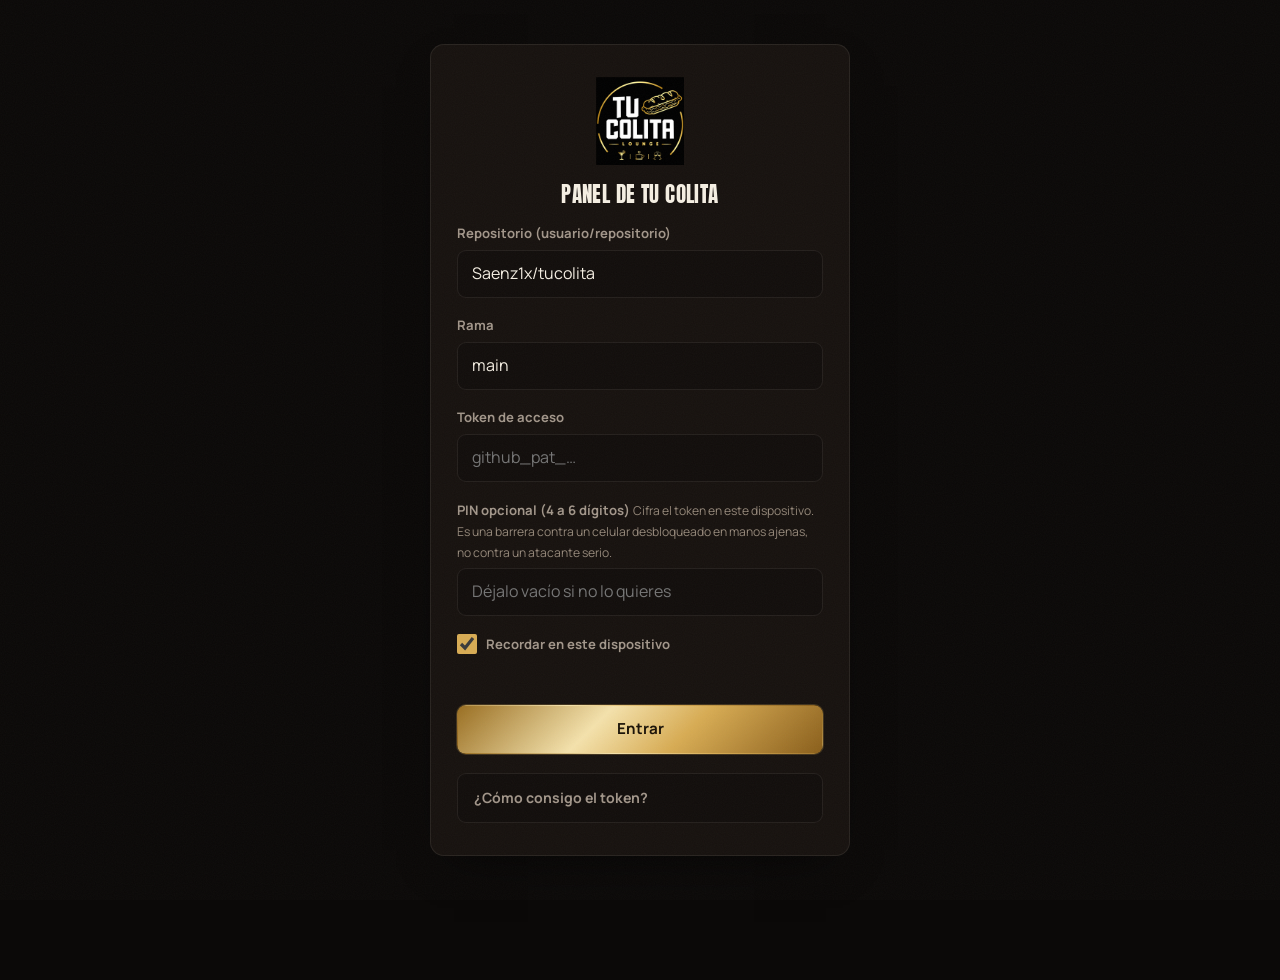
==== admin.html @ efe2962f "Sitio de Tu Colita Lounge: inicio, menú digital y panel de carga Sitio estático para GitHub Pages co" ====
<!DOCTYPE html>
<html lang="es-CO">
<head>
  <meta charset="UTF-8">
  <meta name="viewport" content="width=device-width, initial-scale=1">
  <title>Panel — Tu Colita Lounge</title>
  <!-- Fuera de los buscadores. Esto lo oculta, no lo protege: la protección real es el token. -->
  <meta name="robots" content="noindex, nofollow">

  <link rel="icon" type="image/png" sizes="32x32" href="imagenes/favicon-32.png">
  <link rel="apple-touch-icon" href="imagenes/apple-touch-icon.png">

  <link rel="preconnect" href="https://fonts.googleapis.com">
  <link rel="preconnect" href="https://fonts.gstatic.com" crossorigin>
  <link href="https://fonts.googleapis.com/css2?family=Anton&family=Manrope:wght@400;500;600;700;800&display=swap" rel="stylesheet">
  <link rel="stylesheet" href="estilos.css">
</head>
<body class="admin">

  <!-- ============ PANTALLA DE ENTRADA ============ -->
  <section class="adm-entrada" id="pantalla-entrada">
    <div class="adm-entrada__caja">
      <img src="imagenes/logo-tucolita-blanco.png" alt="Tu Colita Lounge" width="88" height="88">
      <h1>Panel de Tu Colita</h1>

      <!-- Desbloqueo con PIN (solo aparece si hay un token cifrado guardado) -->
      <form id="form-pin" style="display:none" novalidate>
        <div class="campo">
          <label for="pin-desbloqueo">PIN de este dispositivo</label>
          <input type="password" id="pin-desbloqueo" inputmode="numeric" autocomplete="off" maxlength="6" placeholder="••••">
        </div>
        <p class="adm-error" id="error-pin"></p>
        <button class="btn btn--oro" type="submit" style="width:100%;margin-top:1rem">Desbloquear</button>
        <button class="btn btn--fantasma" type="button" id="olvidar-pin" style="width:100%;margin-top:.5rem">Entrar con otro token</button>
      </form>

      <form id="form-entrada" novalidate>
        <div class="campo">
          <label for="campo-repo">Repositorio (usuario/repositorio)</label>
          <input type="text" id="campo-repo" autocomplete="off" spellcheck="false" placeholder="usuario/tucolita">
        </div>
        <div class="campo">
          <label for="campo-rama">Rama</label>
          <input type="text" id="campo-rama" autocomplete="off" spellcheck="false" value="main">
        </div>
        <div class="campo">
          <label for="campo-token">Token de acceso</label>
          <input type="password" id="campo-token" autocomplete="off" spellcheck="false" placeholder="github_pat_…">
        </div>
        <div class="campo">
          <label for="campo-pin">PIN opcional (4 a 6 dígitos) <span class="ayuda">Cifra el token en este dispositivo. Es una barrera contra un celular desbloqueado en manos ajenas, no contra un atacante serio.</span></label>
          <input type="password" id="campo-pin" inputmode="numeric" autocomplete="off" maxlength="6" placeholder="Déjalo vacío si no lo quieres">
        </div>
        <div class="campo campo--fila">
          <input type="checkbox" id="campo-recordar" checked style="width:20px;height:20px;min-height:0;accent-color:var(--oro)">
          <label for="campo-recordar" style="margin:0">Recordar en este dispositivo</label>
        </div>
        <p class="adm-error" id="error-entrada" role="alert"></p>
        <button class="btn btn--oro" type="submit" id="boton-entrar" style="width:100%;margin-top:1.2rem">Entrar</button>
      </form>

      <details class="plegable">
        <summary>¿Cómo consigo el token?</summary>
        <div class="plegable__cuerpo">
          <ol>
            <li>Entra a <strong>github.com/settings/personal-access-tokens</strong> e inicia sesión con la cuenta dueña del sitio.</li>
            <li>Toca el botón verde <strong>"Generate new token"</strong> y elige <strong>"Fine-grained token"</strong>.</li>
            <li>En <strong>"Token name"</strong> escribe: <em>Panel Tu Colita</em>. En <strong>"Expiration"</strong> elige 1 año y anota la fecha en tu calendario.</li>
            <li>En <strong>"Repository access"</strong> marca <strong>"Only select repositories"</strong> y elige únicamente el repositorio del sitio.</li>
            <li>En <strong>"Permissions" → "Repository permissions"</strong> busca <strong>"Contents"</strong> y ponlo en <strong>"Read and write"</strong>. Nada más.</li>
            <li>Toca <strong>"Generate token"</strong> y copia el código que aparece. <strong>Solo se muestra una vez.</strong></li>
            <li>Pégalo aquí arriba en "Token de acceso" y toca "Entrar".</li>
          </ol>
          <p style="margin-top:.8rem">Cuando el token venza, se repiten estos mismos pasos y se pega el nuevo.</p>
        </div>
      </details>
    </div>
  </section>

  <!-- ============ PANEL PRINCIPAL ============ -->
  <div id="panel" style="display:none">
    <header class="adm-cab">
      <div class="adm-cab__fila">
        <img src="imagenes/logo-tucolita-blanco.png" alt="" width="38" height="38">
        <div class="adm-cab__estado" id="estado-conexion">Conectando…</div>
        <div class="adm-cab__acciones">
          <button class="btn btn--borde" type="button" id="boton-preview">Vista previa</button>
          <button class="btn btn--oro" type="button" id="boton-publicar" disabled>Publicar cambios</button>
          <button class="btn btn--fantasma" type="button" id="boton-salir">Salir</button>
        </div>
      </div>
    </header>

    <main>
      <nav class="adm-pestanas" aria-label="Secciones del panel">
        <button class="adm-pestana activa" data-pestana="menu" type="button">Menú</button>
        <button class="adm-pestana" data-pestana="negocio" type="button">Negocio</button>
        <button class="adm-pestana" data-pestana="preapertura" type="button">Preapertura</button>
        <button class="adm-pestana" data-pestana="contactos" type="button">Contactos</button>
        <button class="adm-pestana" data-pestana="ayuda" type="button">Ayuda</button>
      </nav>

      <!-- PESTAÑA MENÚ -->
      <section id="pestana-menu" data-panel-de="menu">
        <div style="display:flex;gap:.6rem;flex-wrap:wrap;margin-bottom:1rem">
          <button class="btn btn--oro" type="button" id="boton-nuevo-producto">+ Nuevo producto</button>
          <button class="btn btn--borde" type="button" id="boton-respaldo">Descargar respaldo</button>
          <button class="btn btn--borde" type="button" id="boton-restaurar">Restaurar desde archivo</button>
          <input type="file" id="archivo-restaurar" accept="application/json,.json" style="display:none">
        </div>
        <div class="campo" style="margin-bottom:1rem">
          <input type="search" id="buscar-producto-admin" placeholder="Buscar un producto…" aria-label="Buscar un producto">
        </div>
        <div id="lista-categorias"></div>
      </section>

      <!-- PESTAÑA NEGOCIO -->
      <section id="pestana-negocio" data-panel-de="negocio" style="display:none">
        <h2 style="font-size:1.1rem;margin-bottom:1rem">Horarios</h2>
        <div id="editor-horarios"></div>

        <h2 style="font-size:1.1rem;margin:2rem 0 .4rem">Datos del negocio</h2>
        <div class="campo"><label for="neg-telefono">Teléfono</label><input type="text" id="neg-telefono"></div>
        <div class="campo"><label for="neg-direccion">Dirección</label><input type="text" id="neg-direccion"></div>
        <div class="campo"><label for="neg-instagram">Instagram (enlace completo)</label><input type="url" id="neg-instagram"></div>
        <div class="campo"><label for="neg-tiktok">TikTok (enlace completo)</label><input type="url" id="neg-tiktok"></div>
        <div class="campo"><label for="neg-facebook">Facebook (enlace completo)</label><input type="url" id="neg-facebook"></div>
        <div class="campo"><label for="neg-vigencia">Línea de vigencia de la carta <span class="ayuda">Se muestra al pie del menú. Ej.: "Precios vigentes desde el 15 de noviembre de 2026."</span></label><input type="text" id="neg-vigencia"></div>

        <h2 style="font-size:1.1rem;margin:2rem 0 .4rem">Textos de la página de inicio</h2>
        <div class="campo"><label for="neg-hero-titulo">Titular grande</label><input type="text" id="neg-hero-titulo"></div>
        <div class="campo"><label for="neg-hero-bajada">Frase bajo el titular</label><textarea id="neg-hero-bajada"></textarea></div>
        <div class="campo"><label for="neg-concepto-titulo">Título de "El sitio"</label><input type="text" id="neg-concepto-titulo"></div>
        <div class="campo"><label for="neg-concepto-p1">Párrafo 1 de "El sitio"</label><textarea id="neg-concepto-p1"></textarea></div>
        <div class="campo"><label for="neg-concepto-p2">Párrafo 2 de "El sitio"</label><textarea id="neg-concepto-p2"></textarea></div>
        <div class="campo"><label for="neg-noche-titulo">Título de "La noche"</label><input type="text" id="neg-noche-titulo"></div>
        <div class="campo"><label for="neg-noche-parrafo">Párrafo de "La noche"</label><textarea id="neg-noche-parrafo"></textarea></div>
        <div class="campo"><label for="neg-noche-epigrafe">Frase en cursiva de "La noche"</label><input type="text" id="neg-noche-epigrafe"></div>
        <div class="campo"><label for="neg-muro-parrafo">Párrafo de "El muro"</label><textarea id="neg-muro-parrafo"></textarea></div>
        <button class="btn btn--oro" type="button" id="boton-guardar-negocio" style="margin-top:1.2rem">Guardar estos cambios en memoria</button>
        <p class="ayuda" style="color:var(--tinta-tenue);font-size:.8rem;margin-top:.5rem">Después de guardar en memoria, toca "Publicar cambios" arriba para que salgan a la web.</p>
      </section>

      <!-- PESTAÑA PREAPERTURA -->
      <section id="pestana-preapertura" data-panel-de="preapertura" style="display:none">
        <div class="adm-codigo" style="margin-bottom:1.4rem">
          <span class="adm-codigo__etiqueta">Modo preapertura</span>
          <button class="interruptor" type="button" role="switch" aria-checked="true" id="interruptor-preapertura" aria-label="Modo preapertura"></button>
        </div>
        <div class="campo">
          <label for="pre-fecha">Fecha y hora de apertura <span class="ayuda">Hora de Colombia.</span></label>
          <input type="datetime-local" id="pre-fecha">
        </div>
        <div class="campo"><label for="pre-titulo">Titular de la puerta</label><input type="text" id="pre-titulo"></div>
        <div class="campo"><label for="pre-bajada">Frase bajo el titular</label><input type="text" id="pre-bajada"></div>
        <div class="campo"><label for="pre-captacion">Invitación a dejar el contacto</label><input type="text" id="pre-captacion"></div>
        <div class="campo"><label for="pre-endpoint">Dirección de captación de contactos <span class="ayuda">La URL del Google Apps Script o Formspree. Los pasos están en el archivo LEEME.</span></label><input type="url" id="pre-endpoint" placeholder="https://script.google.com/macros/s/…/exec"></div>
        <button class="btn btn--oro" type="button" id="boton-guardar-preapertura" style="margin-top:.6rem">Guardar estos cambios en memoria</button>

        <h2 style="font-size:1.1rem;margin:2.2rem 0 .8rem">Códigos de invitado</h2>
        <div class="campo campo--fila" style="grid-template-columns:1fr auto">
          <input type="text" id="etiqueta-codigo" placeholder="Etiqueta: PRENSA, FAMILIA, PROVEEDORES…" style="text-transform:uppercase">
          <button class="btn btn--borde" type="button" id="boton-crear-codigo">Crear código</button>
        </div>
        <div id="codigo-recien-creado"></div>
        <div id="lista-codigos" style="margin-top:1rem"></div>
      </section>

      <!-- PESTAÑA CONTACTOS -->
      <section id="pestana-contactos" data-panel-de="contactos" style="display:none">
        <div style="display:flex;gap:.6rem;flex-wrap:wrap;align-items:center;margin-bottom:1rem">
          <button class="btn btn--borde" type="button" id="boton-cargar-contactos">Actualizar lista</button>
          <button class="btn btn--oro" type="button" id="boton-csv" disabled>Descargar CSV</button>
          <span id="contador-contactos" style="color:var(--tinta-tenue);font-size:.85rem"></span>
        </div>
        <div class="campo" style="margin-bottom:1rem">
          <input type="search" id="buscar-contacto" placeholder="Buscar un contacto…" aria-label="Buscar un contacto">
        </div>
        <div id="tabla-contactos" style="overflow-x:auto"></div>
      </section>

      <!-- PESTAÑA AYUDA -->
      <section id="pestana-ayuda" data-panel-de="ayuda" style="display:none">
        <details class="plegable" open>
          <summary>Cómo funciona esto</summary>
          <div class="plegable__cuerpo">
            <p>Cada vez que tocas <strong>"Publicar cambios"</strong>, el panel guarda los archivos del sitio y la web real se actualiza sola en menos de un minuto. No hay que subir nada por ningún otro lado.</p>
            <p style="margin-top:.6rem">Los cambios que haces quedan primero <strong>en memoria</strong> (verás el contador arriba). Nada sale a la web hasta que tocas "Publicar cambios".</p>
          </div>
        </details>
        <details class="plegable">
          <summary>El token: qué es y cómo renovarlo</summary>
          <div class="plegable__cuerpo">
            <ol>
              <li>Entra a <strong>github.com/settings/personal-access-tokens</strong>.</li>
              <li><strong>"Generate new token"</strong> → <strong>"Fine-grained token"</strong>.</li>
              <li>Nombre: <em>Panel Tu Colita</em>. Vencimiento: 1 año (anótalo).</li>
              <li><strong>"Repository access"</strong> → <strong>"Only select repositories"</strong> → solo el repositorio del sitio.</li>
              <li><strong>"Permissions" → "Contents"</strong> → <strong>"Read and write"</strong>. Nada más.</li>
              <li>Generar, copiar (se ve una sola vez) y pegarlo en la pantalla de entrada del panel.</li>
            </ol>
          </div>
        </details>
        <details class="plegable">
          <summary>Si algo sale mal</summary>
          <div class="plegable__cuerpo">
            <ul style="padding-left:1.2rem;display:grid;gap:.5rem">
              <li><strong>"El token no sirve"</strong>: casi siempre está vencido. Genera uno nuevo con los pasos de arriba.</li>
              <li><strong>"Alguien publicó cambios desde otro dispositivo"</strong>: otra persona (u otro celular) publicó mientras editabas. Elige "Recargar" para ver lo último antes de volver a hacer tus cambios.</li>
              <li><strong>Se dañó el menú</strong>: usa "Restaurar desde archivo" en la pestaña Menú con el último respaldo que hayas descargado.</li>
              <li><strong>La web no se actualiza</strong>: espera dos minutos y recarga con el navegador en modo incógnito. Si sigue igual, escribe a Saenz Deluxe.</li>
            </ul>
            <p style="margin-top:.8rem"><strong>Contacto de soporte:</strong> Saenz Deluxe — quien te entregó este sitio.</p>
          </div>
        </details>
      </section>
    </main>
  </div>

  <!-- MODAL DE PRODUCTO -->
  <div class="adm-modal" id="modal-producto" role="dialog" aria-modal="true" aria-labelledby="modal-titulo">
    <div class="adm-modal__caja">
      <div class="adm-modal__cab">
        <h2 id="modal-titulo">Producto</h2>
        <button class="btn-icono" type="button" id="cerrar-modal" aria-label="Cerrar sin guardar">
          <svg width="20" height="20" viewBox="0 0 24 24" fill="none" stroke="currentColor" stroke-width="1.9" stroke-linecap="round" aria-hidden="true"><line x1="6" y1="6" x2="18" y2="18"/><line x1="18" y1="6" x2="6" y2="18"/></svg>
        </button>
      </div>
      <form id="form-producto" novalidate>
        <div class="campo"><label for="prod-nombre">Nombre</label><input type="text" id="prod-nombre" required></div>
        <div class="campo">
          <label for="prod-categoria">Categoría</label>
          <select id="prod-categoria"></select>
        </div>
        <div class="campo" id="campo-categoria-nueva" style="display:none">
          <label for="prod-categoria-nueva">Nombre de la categoría nueva</label>
          <input type="text" id="prod-categoria-nueva">
        </div>
        <div class="campo"><label for="prod-descripcion">Descripción (corta, qué trae)</label><textarea id="prod-descripcion"></textarea></div>
        <div class="campo">
          <label for="prod-precio">Precio <span class="ayuda" id="precio-formateado"></span></label>
          <input type="number" id="prod-precio" inputmode="numeric" min="0" step="500" required>
        </div>
        <div class="campo">
          <label>Etiquetas</label>
          <div class="adm-etiquetas">
            <label><input type="checkbox" value="promoción" name="etiqueta">Promoción</label>
            <label><input type="checkbox" value="favorito" name="etiqueta">Favorito</label>
            <label><input type="checkbox" value="para compartir" name="etiqueta">Para compartir</label>
            <label><input type="checkbox" value="sin licor" name="etiqueta">Sin licor</label>
          </div>
        </div>
        <div class="campo campo--fila">
          <button class="interruptor" type="button" role="switch" aria-checked="false" id="prod-agotado" aria-label="Agotado"></button>
          <label style="margin:0">Agotado</label>
        </div>
        <div class="campo">
          <label for="prod-imagen">Foto (opcional) <span class="ayuda">Puedes tomarla con la cámara. El panel la comprime solo.</span></label>
          <input type="file" id="prod-imagen" accept="image/*" capture="environment">
          <img class="adm-imagen-preview" id="prod-imagen-preview" alt="Vista previa de la foto del producto">
        </div>
        <p class="adm-error" id="error-producto" role="alert"></p>
        <div class="adm-acciones-modal">
          <button class="btn btn--borde" type="button" id="cancelar-producto">Cancelar</button>
          <button class="btn btn--oro" type="submit">Guardar en memoria</button>
        </div>
      </form>
    </div>
  </div>

  <div class="toast" id="toast" role="status" aria-live="polite"></div>

  <script src="js/admin.js" defer></script>
</body>
</html>
---- estilos.css ----
/* ============================================================
   TU COLITA LOUNGE — estilos.css
   Sistema visual completo del sitio: páginas públicas, puerta
   de preapertura y panel de administración.
   Paleta: negro profundo + oro metálico + crema. Nocturno, de bar.
   ============================================================ */

/* ------------------------------------------------------------
   TOKENS — la única fuente de color del sitio.
   Nada de hexadecimales sueltos fuera de este bloque.
   ------------------------------------------------------------ */
:root{
  /* Superficies */
  --fondo:          #0B0908;
  --fondo-2:        #120E0C;
  --superficie:     #17120F;
  --superficie-2:   #1F1815;
  --elevada:        #241C18;

  /* Tinta */
  --tinta:          #F5EFE3;
  --tinta-suave:    #A2968A;
  /* Aclarado desde #6B6158: ese tono daba 3.29:1 sobre el negro y no
     pasaba AA en los rótulos pequeños (kicker, notas, pie). */
  --tinta-tenue:    #948779;

  /* Marca */
  --oro:            #D8AC54;
  --oro-claro:      #F4E2AC;
  --oro-hondo:      #9A6F22;
  --oro-degradado:  linear-gradient(135deg, #9A6F22 0%, #F4E2AC 38%, #D8AC54 62%, #8A5F1B 100%);

  /* Acentos de apoyo. El color puro va en bordes y fondos; la variante
     "-texto" es la que pasa AA en las pastillas diminutas (.66rem). */
  --brasa:          #C4552E;   /* parrilla, picante, promociones */
  --menta:          #6E9083;   /* bebidas frías, jugos */
  --vino:           #8E3B4E;   /* licores, cócteles */
  --brasa-texto:    #D9714A;
  --menta-texto:    #7EA093;
  --oro-texto:      #F4E2AC;

  /* Estados */
  --ok:             #7BAE7F;
  --error:          #C96F5B;

  /* Estructura */
  --linea:          rgba(216,172,84,.16);
  --linea-suave:    rgba(245,239,227,.08);
  --sombra:         0 18px 48px -24px rgba(0,0,0,.85);
  --sombra-oro:     0 0 0 1px rgba(216,172,84,.22), 0 20px 40px -28px rgba(216,172,84,.35);
  --transicion:     620ms cubic-bezier(.22,.61,.36,1);
  --radio:          14px;
  --radio-sm:       9px;

  /* Tipografía */
  --display:        "Anton", "Arial Narrow", sans-serif;
  --texto:          "Manrope", system-ui, sans-serif;
  --voz:            "Fraunces", Georgia, serif;

  /* Velo del grano (se apaga en modo día) */
  --grano-opacidad: .035;
}

/* Modo día ("Tarde"): reasignación cálida clara. El oro se conserva,
   las superficies pasan a crema y la tinta a café oscuro. */
:root[data-tema="dia"]{
  --fondo:          #F7F1E6;
  --fondo-2:        #F1E9DA;
  --superficie:     #FDF8EE;
  --superficie-2:   #F1E7D4;
  --elevada:        #FFFFFF;
  --tinta:          #221B17;
  --tinta-suave:    #6B5D50;
  --tinta-tenue:    #6E6152;   /* oscurecido para pasar AA sobre las cremas */
  --oro:            #A87B25;
  --oro-claro:      #8A5F1B;
  --oro-hondo:      #7A5617;
  --brasa-texto:    #A8431F;
  --menta-texto:    #3F5F52;
  --oro-texto:      #8A5F1B;
  --linea:          rgba(154,111,34,.28);
  --linea-suave:    rgba(34,27,23,.10);
  --sombra:         0 18px 48px -30px rgba(80,60,30,.35);
  --sombra-oro:     0 0 0 1px rgba(154,111,34,.25), 0 20px 40px -30px rgba(154,111,34,.30);
  --grano-opacidad: .02;
}

/* ------------------------------------------------------------
   BASE
   ------------------------------------------------------------ */
*,*::before,*::after{ box-sizing:border-box; margin:0; padding:0 }

html{ scroll-behavior:smooth }

body{
  background:var(--fondo);
  color:var(--tinta);
  font-family:var(--texto);
  font-size:1rem;
  line-height:1.6;
  -webkit-font-smoothing:antialiased;
  min-height:100vh;
  position:relative;
}

/* Grano: una sola textura de ruido SVG sobre todo el fondo.
   Evita el negro digital plano. Fija, no repite el patrón visualmente. */
body::before{
  content:"";
  position:fixed; inset:0;
  pointer-events:none;
  z-index:1;
  opacity:var(--grano-opacidad);
  background-image:url("data:image/svg+xml,%3Csvg xmlns='http://www.w3.org/2000/svg' width='140' height='140'%3E%3Cfilter id='n'%3E%3CfeTurbulence type='fractalNoise' baseFrequency='.9' numOctaves='2'/%3E%3C/filter%3E%3Crect width='140' height='140' filter='url(%23n)'/%3E%3C/svg%3E");
}

img{ max-width:100%; display:block }
a{ color:inherit }
button{ font:inherit; color:inherit; cursor:pointer; background:none; border:0 }
input,select,textarea{ font:inherit; color:inherit }

::selection{ background:var(--oro-hondo); color:var(--tinta) }

/* Foco visible: anillo dorado en todo lo interactivo */
:focus-visible{
  outline:2px solid var(--oro);
  outline-offset:2px;
  border-radius:4px;
}

/* Tipos base */
h1,h2,h3,.display{
  font-family:var(--display);
  font-weight:400;
  text-transform:uppercase;
  letter-spacing:.02em;
  line-height:1.04;
}

.voz{
  font-family:var(--voz);
  font-style:italic;
  font-weight:500;
  color:var(--tinta-suave);
}

/* Contenedor central */
.contenedor{
  width:min(1160px, 100% - 2.5rem);
  margin-inline:auto;
}

/* Numeración editorial de secciones: 01 / CONCEPTO */
.kicker{
  font-weight:600;
  font-size:.72rem;
  letter-spacing:.28em;
  text-transform:uppercase;
  color:var(--tinta-tenue);
  display:block;
  margin-bottom:1rem;
}

/* ------------------------------------------------------------
   EL FILETE — la firma del sitio.
   Línea dorada de 1px con un rombo centrado, como el separador
   bajo LOUNGE en el emblema. Divisor de secciones y de categorías.
   ------------------------------------------------------------ */
.filete{
  position:relative;
  height:1px;
  background:var(--oro-degradado);
  border:0;
  opacity:.75;
}
.filete::after{
  content:"";
  position:absolute;
  left:50%; top:50%;
  width:7px; height:7px;
  transform:translate(-50%,-50%) rotate(45deg);
  background:var(--oro);
  box-shadow:0 0 0 4px var(--fondo);
}
/* Variante alineada a la izquierda (títulos de categoría del menú) */
.filete--izq::after{ left:18px }
/* Filete vertical, para separar fichas de datos */
.filete-v{
  width:1px; align-self:stretch;
  background:var(--oro-degradado);
  opacity:.55;
}

/* ------------------------------------------------------------
   BOTONES
   ------------------------------------------------------------ */
.btn{
  display:inline-flex;
  align-items:center;
  justify-content:center;
  gap:.55rem;
  min-height:48px;
  padding:.72rem 1.5rem;
  border-radius:var(--radio-sm);
  font-weight:700;
  font-size:.95rem;
  text-decoration:none;
  border:1px solid transparent;
  transition:transform .25s ease, box-shadow .25s ease, background .25s ease, border-color .25s ease;
}
.btn svg{ flex:none }
.btn:hover{ transform:translateY(-2px) }
.btn:active{ transform:translateY(0) }

.btn--oro{
  background:var(--oro-degradado);
  color:#1A1207;
  box-shadow:var(--sombra-oro);
}
.btn--borde{
  border-color:var(--linea);
  color:var(--tinta);
  background:transparent;
}
.btn--borde:hover{ border-color:var(--oro); box-shadow:var(--sombra-oro) }
.btn--fantasma{
  color:var(--tinta-suave);
  padding-inline:.9rem;
}
.btn--fantasma:hover{ color:var(--oro-claro) }
.btn[disabled], .btn[aria-disabled="true"]{
  opacity:.45; pointer-events:none;
}

/* ------------------------------------------------------------
   NAV SUPERIOR (index)
   Fija, translúcida; al hacer scroll gana fondo y línea dorada.
   ------------------------------------------------------------ */
.nav{
  position:fixed;
  top:0; left:0; right:0;
  z-index:40;
  transition:background .4s ease, border-color .4s ease;
  border-bottom:1px solid transparent;
}
.nav.con-fondo{
  background:color-mix(in srgb, var(--fondo) 88%, transparent);
  backdrop-filter:blur(10px);
  border-bottom-color:var(--linea);
}
.nav__fila{
  display:flex;
  align-items:center;
  gap:1.5rem;
  min-height:68px;
}
.nav__logo{
  display:flex; align-items:center; gap:.7rem;
  text-decoration:none;
  font-family:var(--display);
  font-size:1.05rem;
  letter-spacing:.06em;
}
.nav__logo img{ width:44px; height:44px }
.nav__enlaces{
  display:flex; gap:1.6rem;
  margin-left:auto;
  list-style:none;
}
.nav__enlaces a{
  text-decoration:none;
  font-weight:600;
  font-size:.9rem;
  color:var(--tinta-suave);
  transition:color .25s ease;
}
.nav__enlaces a:hover{ color:var(--oro-claro) }
.nav .btn{ min-height:42px; padding:.5rem 1.2rem }

@media (max-width:760px){
  .nav__enlaces{ display:none }
  .nav .btn{ margin-left:auto } /* el botón de menú nunca desaparece */
}

/* ------------------------------------------------------------
   HERO (index)
   Emblema en penumbra: negro + grano + halo dorado radial tenue.
   ------------------------------------------------------------ */
.hero{
  min-height:100svh;
  display:flex;
  align-items:center;
  text-align:center;
  position:relative;
  padding:7rem 0 4rem;
  background:
    radial-gradient(ellipse 640px 520px at 50% 36%, rgba(216,172,84,.09), transparent 70%),
    var(--fondo);
}
.hero__logo{
  width:clamp(150px, 34vw, 230px);
  margin:0 auto 2rem;
  filter:drop-shadow(0 0 60px rgba(216,172,84,.18));
}
.hero h1{
  font-size:clamp(2.6rem, 9vw, 5.4rem);
  line-height:.92;
  max-width:16ch;
  margin-inline:auto;
}
.hero__bajada{
  max-width:44ch;
  margin:1.4rem auto 0;
  color:var(--tinta-suave);
  font-size:1.05rem;
}
.hero__acciones{
  display:flex; flex-wrap:wrap; gap:.9rem;
  justify-content:center;
  margin-top:2.2rem;
}

/* Indicador Abierto / Cerrado — punto que pulsa */
.estado{
  display:inline-flex; align-items:center; gap:.55rem;
  font-weight:600; font-size:.88rem;
  color:var(--tinta-suave);
  margin-top:1.6rem;
}
.estado__punto{
  width:9px; height:9px; border-radius:50%;
  background:var(--tinta-tenue);
  flex:none;
}
.estado--abierto .estado__punto{
  background:var(--ok);
  animation:pulso 2.2s ease-in-out infinite;
}
@keyframes pulso{
  0%,100%{ box-shadow:0 0 0 0 rgba(123,174,127,.45) }
  50%    { box-shadow:0 0 0 7px rgba(123,174,127,0) }
}

/* ------------------------------------------------------------
   SECCIONES DEL INDEX
   Ritmo vertical variable: cada zona tiene su propia respiración.
   ------------------------------------------------------------ */
.seccion{ position:relative; z-index:2 }

/* 01 / CONCEPTO — asimetría 7/5, imagen desplazada hacia abajo */
.concepto{ padding:clamp(4rem,10vw,7.5rem) 0 clamp(3rem,7vw,5rem) }
.concepto__rejilla{
  display:grid;
  grid-template-columns:7fr 5fr;
  gap:clamp(2rem,5vw,4.5rem);
  align-items:start;
}
.concepto h2{ font-size:clamp(1.9rem,4.5vw,3.1rem); max-width:18ch }
.concepto p{ color:var(--tinta-suave); margin-top:1.2rem; max-width:56ch }
.concepto__imagen{
  margin-top:clamp(2rem,6vw,4.5rem);
  border-radius:var(--radio);
  overflow:hidden;
  box-shadow:var(--sombra);
  border:1px solid var(--linea-suave);
}
.concepto__imagen img{ aspect-ratio:4/5; object-fit:cover; width:100% }

/* Fichas de datos duros: fila separada por filetes verticales, sin tarjetas */
.fichas{
  display:flex;
  flex-wrap:wrap;
  gap:clamp(1.2rem,3vw,2.4rem);
  margin-top:clamp(2.5rem,6vw,4rem);
}
.ficha{ flex:1 1 150px }
.ficha__dato{
  font-family:var(--display);
  font-size:clamp(1.3rem,2.6vw,1.8rem);
  color:var(--oro-claro);
}
.ficha__nota{
  font-size:.85rem;
  color:var(--tinta-tenue);
  margin-top:.25rem;
}

/* 02 / LA NOCHE — bloque más oscuro, denso, foto a sangre */
.noche{
  background:var(--fondo-2);
  border-block:1px solid var(--linea-suave);
  padding:clamp(4.5rem,11vw,8.5rem) 0;
  overflow:hidden;
}
.noche__rejilla{
  display:grid;
  grid-template-columns:5fr 7fr;
  gap:clamp(2rem,5vw,4rem);
  align-items:center;
}
.noche h2{ font-size:clamp(1.9rem,4.5vw,3.1rem) }
.noche p{ color:var(--tinta-suave); margin-top:1.2rem; max-width:48ch }
.noche .voz{ display:block; margin-top:1.8rem; font-size:1.1rem }
/* La foto rompe el contenedor hacia la derecha, a sangre */
.noche__imagen{
  border-radius:var(--radio) 0 0 var(--radio);
  overflow:hidden;
  box-shadow:var(--sombra);
  margin-right:calc(50% - 50vw);   /* fuga del grid hacia el borde */
}
.noche__imagen img,
.noche__imagen .marco-vacio{ aspect-ratio:16/10; object-fit:cover; width:100% }

/* Marco vacío: mientras no haya fotos del local, un lienzo con
   grano, borde dorado y el emblema pequeño. Nunca una imagen rota. */
.marco-vacio{
  display:flex; align-items:center; justify-content:center;
  background:
    radial-gradient(ellipse at center, rgba(216,172,84,.07), transparent 70%),
    var(--superficie);
  border:1px solid var(--linea);
}
.marco-vacio img{ width:96px; opacity:.5 }

/* 03 / EL MURO — iframe perezoso con marco dorado */
.muro{ padding:clamp(4rem,9vw,6.5rem) 0 }
.muro__marco{
  margin-top:2rem;
  border:1px solid var(--linea);
  border-radius:var(--radio);
  overflow:hidden;
  box-shadow:var(--sombra);
  background:var(--superficie);
  min-height:600px;
  position:relative;
}
.muro__marco iframe{
  width:100%; height:600px; border:0; display:block;
}
.muro__cargando{
  position:absolute; inset:0;
  display:flex; align-items:center; justify-content:center;
  color:var(--tinta-tenue); font-size:.9rem;
}
.muro__pie{ margin-top:1.5rem; display:flex; justify-content:center }

/* 04 / LA CARTA — CTA ancho que da hambre */
.carta-cta{
  background:
    radial-gradient(ellipse 800px 400px at 50% 120%, rgba(216,172,84,.10), transparent 70%),
    var(--superficie);
  border-block:1px solid var(--linea);
  padding:clamp(3.5rem,8vw,6rem) 0;
  text-align:center;
}
.carta-cta h2{ font-size:clamp(2rem,5.5vw,3.4rem) }
.carta-cta__platos{
  display:flex; flex-wrap:wrap;
  justify-content:center;
  gap:.6rem 2.2rem;
  margin:1.8rem auto;
  max-width:760px;
  list-style:none;
}
.carta-cta__platos li{
  font-weight:600;
  color:var(--tinta-suave);
}
.carta-cta__platos .precio{
  font-family:var(--display);
  color:var(--oro-claro);
  margin-left:.45rem;
  letter-spacing:.03em;
}

/* 05 / DÓNDE ESTAMOS */
.ubicacion{ padding:clamp(4rem,9vw,6.5rem) 0 }
.ubicacion__rejilla{
  display:grid;
  grid-template-columns:5fr 7fr;
  gap:clamp(2rem,5vw,4rem);
}
.ubicacion h2{ font-size:clamp(1.9rem,4.5vw,3rem) }
.ubicacion address{
  font-style:normal;
  color:var(--tinta-suave);
  margin-top:1rem;
}
.ubicacion__acciones{ display:flex; flex-wrap:wrap; gap:.8rem; margin-top:1.6rem }
.horarios{ width:100%; border-collapse:collapse; margin-top:.5rem }
.horarios td{
  padding:.55rem 0;
  border-bottom:1px solid var(--linea-suave);
  font-size:.95rem;
}
.horarios td:last-child{ text-align:right; color:var(--tinta-suave) }
.horarios tr.hoy td{ color:var(--oro-claro); font-weight:700 }

/* FOOTER */
.footer{
  border-top:1px solid var(--linea);
  padding:3rem 0 2.2rem;
  background:var(--fondo-2);
}
.footer__rejilla{
  display:flex; flex-wrap:wrap;
  gap:2rem;
  align-items:flex-start;
  justify-content:space-between;
}
.footer__marca{ display:flex; gap:1rem; align-items:center }
.footer__marca img{ width:64px }
.footer address{ font-style:normal; color:var(--tinta-suave); font-size:.9rem }
.footer__redes{ display:flex; gap:.9rem }
.footer__redes a{
  display:grid; place-items:center;
  width:44px; height:44px;
  border:1px solid var(--linea);
  border-radius:50%;
  color:var(--tinta-suave);
  transition:color .25s ease, border-color .25s ease, transform .25s ease;
}
.footer__redes a:hover{ color:var(--oro-claro); border-color:var(--oro); transform:translateY(-2px) }
.footer__enlaces{ list-style:none; display:grid; gap:.5rem; font-size:.9rem }
.footer__enlaces a{ color:var(--tinta-suave); text-decoration:none }
.footer__enlaces a:hover{ color:var(--oro-claro) }
.footer__legal{
  margin-top:2.5rem;
  padding-top:1.4rem;
  border-top:1px solid var(--linea-suave);
  font-size:.78rem;
  color:var(--tinta-tenue);
  display:grid;
  gap:.5rem;
}
.footer__legal a{ color:inherit }
.aviso-licor{ max-width:70ch }

/* ------------------------------------------------------------
   MENÚ — menu.html
   ------------------------------------------------------------ */

/* Cabecera compacta del menú */
.cab-menu{
  position:sticky; top:0; z-index:40;
  background:color-mix(in srgb, var(--fondo) 92%, transparent);
  backdrop-filter:blur(10px);
  border-bottom:1px solid var(--linea);
}
.cab-menu__fila{
  display:flex; align-items:center; gap:1rem;
  min-height:62px;
}
.cab-menu__logo{ display:flex; align-items:center; gap:.65rem; text-decoration:none; flex:none }
.cab-menu__logo img{ width:40px; height:40px; flex:none }
.cab-menu__titulo{ line-height:1.15; white-space:nowrap }
.cab-menu__titulo strong{
  font-family:var(--display);
  font-weight:400;
  font-size:1rem;
  letter-spacing:.05em;
  display:block;
}
.cab-menu__titulo span{
  font-size:.72rem;
  color:var(--tinta-tenue);
  letter-spacing:.14em;
  text-transform:uppercase;
  display:block;
}
/* En pantallas angostas el descriptor cede el paso a los botones de acción */
@media (max-width:620px){
  .cab-menu__titulo span{ display:none }
}
@media (max-width:420px){
  .cab-menu__titulo{ display:none }
}
.cab-menu__acciones{
  margin-left:auto;
  display:flex; align-items:center; gap:.35rem;
}
.cab-menu__acciones a,
.cab-menu__acciones button{
  display:grid; place-items:center;
  width:44px; height:44px;
  border-radius:var(--radio-sm);
  color:var(--tinta-suave);
  text-decoration:none;
  transition:color .25s ease, background .25s ease;
}
.cab-menu__acciones a:hover,
.cab-menu__acciones button:hover{ color:var(--oro-claro); background:var(--superficie-2) }
.cab-menu .estado{ margin:0; font-size:.78rem }
@media (max-width:640px){
  .cab-menu .estado__texto{ display:none } /* queda solo el punto */
}

/* Buscador */
.buscador{
  position:relative;
  margin:1.4rem 0 .9rem;
}
.buscador input{
  width:100%;
  min-height:50px;
  background:var(--superficie);
  border:1px solid var(--linea-suave);
  border-radius:var(--radio-sm);
  padding:.7rem 3rem .7rem 2.9rem;
  color:var(--tinta);
  transition:border-color .25s ease;
}
.buscador input::placeholder{ color:var(--tinta-tenue) }
.buscador input:focus{ outline:none; border-color:var(--oro) }
.buscador__lupa{
  position:absolute; left:1rem; top:50%;
  transform:translateY(-50%);
  color:var(--tinta-tenue);
  pointer-events:none;
}
.buscador__limpiar{
  position:absolute; right:.4rem; top:50%;
  transform:translateY(-50%);
  width:40px; height:40px;
  display:none;
  place-items:center;
  color:var(--tinta-suave);
  border-radius:50%;
}
.buscador__limpiar:hover{ color:var(--tinta) }
.buscador.con-texto .buscador__limpiar{ display:grid }

/* Chips de filtro rápido */
.chips{
  display:flex; flex-wrap:wrap; gap:.5rem;
  margin-bottom:.4rem;
}
.chip{
  border:1px solid var(--linea-suave);
  border-radius:99px;
  padding:.4rem .95rem;
  font-size:.82rem;
  font-weight:600;
  color:var(--tinta-suave);
  min-height:36px;
  transition:border-color .25s ease, color .25s ease, background .25s ease;
}
.chip:hover{ border-color:var(--oro) }
.chip.activo{
  background:var(--oro);
  border-color:var(--oro);
  color:#1A1207;
}

/* Pastillas de categoría — barra horizontal sticky */
.pastillas{
  position:sticky;
  top:62px;
  z-index:30;
  background:color-mix(in srgb, var(--fondo) 94%, transparent);
  backdrop-filter:blur(8px);
  border-bottom:1px solid var(--linea-suave);
  overflow-x:auto;
  scrollbar-width:none;
  -webkit-overflow-scrolling:touch;
}
.pastillas::-webkit-scrollbar{ display:none }
.pastillas__fila{
  display:flex; gap:.45rem;
  padding:.6rem 0;
  width:max-content;
}
.pastilla{
  white-space:nowrap;
  border-radius:99px;
  padding:.45rem 1.05rem;
  font-size:.85rem;
  font-weight:600;
  color:var(--tinta-suave);
  min-height:38px;
  border:1px solid transparent;
  transition:background .25s ease, color .25s ease;
}
.pastilla:hover{ color:var(--tinta) }
.pastilla.activa{
  background:var(--superficie-2);
  color:var(--oro-claro);
  border-color:var(--linea);
}

/* Categoría del menú */
.categoria{ padding-top:2.6rem }
.categoria__cab{ margin-bottom:1.4rem }
.categoria__cab .kicker{ margin-bottom:.35rem }
.categoria__cab h2{ font-size:clamp(1.5rem,4vw,2.1rem) }
.categoria__cab p{
  color:var(--tinta-suave);
  font-size:.92rem;
  margin:.4rem 0 .9rem;
  max-width:52ch;
}

/* Tarjeta de producto */
.productos{ display:grid; gap:.7rem }
@media (min-width:860px){
  .productos{ grid-template-columns:1fr 1fr }
}
.producto{
  display:flex; gap:1rem;
  align-items:flex-start;
  background:var(--superficie);
  border:1px solid var(--linea-suave);
  border-radius:var(--radio);
  padding:1rem 1.1rem;
  transition:transform .25s ease, border-color .25s ease, box-shadow .25s ease;
}
.producto:hover{
  transform:translateY(-2px);
  border-color:var(--linea);
  box-shadow:var(--sombra-oro);
}
.producto__cuerpo{ flex:1; min-width:0 }
.producto__nombre{
  font-weight:700;
  font-size:1rem;
  line-height:1.3;
}
.producto__desc{
  color:var(--tinta-suave);
  font-size:.86rem;
  margin-top:.3rem;
  display:-webkit-box;
  -webkit-line-clamp:2;
  -webkit-box-orient:vertical;
  overflow:hidden;
}
.producto__pie{
  display:flex; align-items:center; gap:.8rem;
  margin-top:.7rem;
  flex-wrap:wrap;
}
.producto__precio{
  font-family:var(--display);
  font-size:1.15rem;
  letter-spacing:.03em;
  color:var(--oro-claro);
}
.producto__pedir{
  font-size:.78rem;
  font-weight:700;
  color:var(--tinta-suave);
  display:inline-flex; align-items:center; gap:.4rem;
  padding:.45rem .7rem;
  border-radius:var(--radio-sm);
  border:1px solid var(--linea-suave);
  text-decoration:none;
  min-height:36px;
  transition:color .25s ease, border-color .25s ease;
}
.producto__pedir:hover{ color:var(--oro-claro); border-color:var(--oro) }
.producto__foto{
  width:86px; height:86px;
  flex:none;
  border-radius:var(--radio-sm);
  object-fit:cover;
  border:1px solid var(--linea-suave);
}

/* Etiquetas del producto */
.etiquetas{ display:flex; gap:.35rem; flex-wrap:wrap; margin-top:.45rem }
.etiqueta{
  font-size:.66rem;
  font-weight:700;
  letter-spacing:.08em;
  text-transform:uppercase;
  padding:.18rem .55rem;
  border-radius:99px;
  border:1px solid;
}
.etiqueta--promocion{ color:var(--brasa-texto); border-color:var(--brasa) }
.etiqueta--favorito{ color:var(--oro-texto); border-color:var(--oro) }
.etiqueta--compartir{ color:var(--menta-texto); border-color:var(--menta) }
.etiqueta--sinlicor{ color:var(--tinta-suave); border-color:var(--tinta-tenue) }
.etiqueta--agotado{ color:var(--tinta-tenue); border-color:var(--tinta-tenue) }

/* Agotado */
.producto.agotado{ opacity:.5 }
.producto.agotado .producto__precio{ text-decoration:line-through }
.producto.agotado .producto__pedir{ pointer-events:none; opacity:.6 }

/* Esqueletos de carga */
@keyframes brillo{
  0%{ background-position:-300px 0 } 100%{ background-position:300px 0 }
}
.esqueleto{
  border-radius:var(--radio);
  background:var(--superficie);
  border:1px solid var(--linea-suave);
  min-height:110px;
  position:relative;
  overflow:hidden;
}
.esqueleto::after{
  content:"";
  position:absolute; inset:0;
  background:linear-gradient(90deg, transparent, rgba(245,239,227,.045), transparent);
  background-size:300px 100%;
  animation:brillo 1.4s infinite linear;
}

/* Cero resultados */
.sin-resultados{
  text-align:center;
  padding:4rem 1rem;
  display:none;
}
.sin-resultados.visible{ display:block }
.sin-resultados p{ color:var(--tinta-suave); margin-bottom:1.4rem }

/* Botón flotante: volver arriba */
.subir{
  position:fixed;
  right:1.1rem; bottom:1.1rem;
  z-index:35;
  width:50px; height:50px;
  border-radius:50%;
  display:grid; place-items:center;
  background:var(--elevada);
  border:1px solid var(--linea);
  color:var(--oro-claro);
  box-shadow:var(--sombra);
  opacity:0;
  pointer-events:none;
  transform:translateY(8px);
  transition:opacity .3s ease, transform .3s ease;
}
.subir.visible{ opacity:1; pointer-events:auto; transform:none }

/* Pie del menú */
.pie-menu{
  margin-top:3.5rem;
  padding:2rem 0 6rem;
  border-top:1px solid var(--linea-suave);
  font-size:.8rem;
  color:var(--tinta-tenue);
  display:grid;
  gap:.5rem;
}

/* Cinta de vista previa (menu.html?preview=1) */
.cinta-preview{
  position:sticky; top:0; z-index:60;
  background:var(--brasa);
  color:#FFF6EC;
  text-align:center;
  font-weight:700;
  font-size:.85rem;
  padding:.5rem 1rem;
}

/* Aviso cuando el fetch falla (file:// o red) */
.aviso-carga{
  margin:2rem 0;
  padding:1.4rem;
  border:1px solid var(--linea);
  border-radius:var(--radio);
  background:var(--superficie);
  color:var(--tinta-suave);
  font-size:.92rem;
  display:none;
}
.aviso-carga.visible{ display:block }

/* Toggle Noche / Tarde */
.toggle-tema{ position:relative }

/* ------------------------------------------------------------
   PUERTA DE PREAPERTURA — #puerta
   Pantalla completa. Solo se muestra cuando <html> lleva .cerrado.
   ------------------------------------------------------------ */
#puerta{ display:none }
html.cerrado #puerta{
  display:flex;
  flex-direction:column;
  align-items:center;
  justify-content:center;
  position:fixed;
  inset:0;
  z-index:100;
  overflow-y:auto;
  background:
    radial-gradient(ellipse 560px 460px at 50% 30%, rgba(216,172,84,.10), transparent 70%),
    var(--fondo);
  padding:2.5rem 1.25rem;
  text-align:center;
}
html.cerrado{ overflow:hidden }
html.cerrado body{ overflow:hidden }

.puerta__interior{ width:min(680px,100%); margin:auto }
.puerta__logo{
  width:clamp(130px, 30vw, 190px);
  margin:0 auto 1.8rem;
  filter:drop-shadow(0 0 50px rgba(216,172,84,.20));
}
.puerta__titulo{
  font-size:clamp(1.7rem, 6.4vw, 3rem);
  line-height:1;
  max-width:20ch;
  margin-inline:auto;
}
.puerta__bajada{
  color:var(--tinta-suave);
  margin:1rem auto 0;
  max-width:40ch;
  font-size:.98rem;
}

/* Cuenta regresiva */
.cuenta{
  display:flex;
  align-items:center;
  justify-content:center;
  gap:clamp(.6rem,2.5vw,1.4rem);
  margin:2.2rem auto 0;
}
.cuenta__bloque{ min-width:58px }
.cuenta__num{
  font-family:var(--display);
  font-size:clamp(2.1rem, 8vw, 3.6rem);
  line-height:1;
  color:var(--tinta);
}
.cuenta__rotulo{
  font-size:.6rem;
  font-weight:600;
  letter-spacing:.28em;
  text-transform:uppercase;
  color:var(--tinta-tenue);
  margin-top:.4rem;
}
.cuenta__sep{
  position:relative;
  width:clamp(14px,3vw,28px);
  height:1px;
  background:var(--oro-degradado);
  opacity:.7;
}
.cuenta__sep::after{
  content:"";
  position:absolute; left:50%; top:50%;
  width:5px; height:5px;
  transform:translate(-50%,-50%) rotate(45deg);
  background:var(--oro);
}
.puerta__fecha{
  margin-top:1.1rem;
  font-size:.9rem;
  color:var(--tinta-suave);
}

/* Captación */
.puerta__captacion{
  margin:2.4rem auto 0;
  width:min(430px,100%);
}
.puerta__captacion > p{ font-weight:600; font-size:.95rem }
.puerta__form{
  display:flex; gap:.5rem;
  margin-top:.9rem;
}
.puerta__form input{
  flex:1;
  min-width:0;
  min-height:50px;
  background:var(--superficie);
  border:1px solid var(--linea-suave);
  border-radius:var(--radio-sm);
  padding:.7rem 1rem;
  color:var(--tinta);
}
.puerta__form input:focus{ outline:none; border-color:var(--oro) }
.puerta__form input::placeholder{ color:var(--tinta-tenue) }
/* Honeypot: fuera de la vista, no display:none (algunos bots lo saltan) */
.p-trampa{
  position:absolute !important;
  left:-9999px !important;
  width:1px; height:1px;
  overflow:hidden;
}
.puerta__nota{
  font-size:.74rem;
  color:var(--tinta-tenue);
  margin-top:.6rem;
}
.puerta__error{
  color:var(--error);
  font-size:.84rem;
  margin-top:.6rem;
  min-height:1.2em;
}

/* Acceso con código */
.puerta__codigo{ margin-top:1.7rem }
.puerta__codigo-enlace{
  font-size:.84rem;
  color:var(--tinta-tenue);
  text-decoration:underline;
  text-underline-offset:3px;
}
.puerta__codigo-enlace:hover{ color:var(--tinta-suave) }
.puerta__codigo-form{
  display:none;
  gap:.5rem;
  margin:1rem auto 0;
  width:min(340px,100%);
}
.puerta__codigo-form.visible{ display:flex }
.puerta__codigo-form input{
  flex:1; min-width:0; min-height:46px;
  background:var(--superficie);
  border:1px solid var(--linea-suave);
  border-radius:var(--radio-sm);
  padding:.55rem .9rem;
  color:var(--tinta);
  text-transform:uppercase;
  letter-spacing:.1em;
}
.puerta__codigo-form input:focus{ outline:none; border-color:var(--oro) }

/* Pie de la puerta: visible sin pasar */
.puerta__pie{
  margin-top:3rem;
  padding-top:1.6rem;
  border-top:1px solid var(--linea-suave);
  font-size:.84rem;
  color:var(--tinta-suave);
  display:grid;
  gap:.9rem;
  justify-items:center;
}
.puerta__pie .footer__redes a{ width:42px; height:42px }
.puerta__pie a{ color:var(--tinta-suave) }
.puerta__pie a:hover{ color:var(--oro-claro) }

/* Transición al abrir la puerta */
#puerta.abriendo{
  transition:opacity .8s ease;
  opacity:0;
  pointer-events:none;
}

/* ------------------------------------------------------------
   PANEL DE ADMINISTRACIÓN — admin.html
   UI utilitaria: mismas superficies, tipografía más contenida.
   Pensado para usarse con el pulgar, en un celular.
   ------------------------------------------------------------ */
.admin{ padding-bottom:5rem }
.admin main{ width:min(860px,100% - 2rem); margin-inline:auto }

/* Entrada */
.adm-entrada{
  min-height:100svh;
  display:flex; align-items:center; justify-content:center;
  padding:2rem 1.25rem;
}
.adm-entrada__caja{
  width:min(420px,100%);
  background:var(--superficie);
  border:1px solid var(--linea-suave);
  border-radius:var(--radio);
  padding:2rem 1.6rem;
  box-shadow:var(--sombra);
}
.adm-entrada__caja img{ width:88px; margin:0 auto 1.2rem }
.adm-entrada__caja h1{ font-size:1.3rem; text-align:center }

.campo{ display:grid; gap:.35rem; margin-top:1.1rem }
.campo label{ font-size:.82rem; font-weight:700; color:var(--tinta-suave) }
.campo input,
.campo select,
.campo textarea{
  min-height:48px;
  background:var(--fondo-2);
  border:1px solid var(--linea-suave);
  border-radius:var(--radio-sm);
  padding:.6rem .9rem;
  color:var(--tinta);
  width:100%;
}
.campo textarea{ min-height:90px; resize:vertical }
.campo input:focus,
.campo select:focus,
.campo textarea:focus{ outline:none; border-color:var(--oro) }
.campo--fila{
  grid-template-columns:auto 1fr;
  align-items:center;
  gap:.6rem;
}
.campo .ayuda{ font-size:.76rem; color:var(--tinta-tenue); font-weight:400 }

.adm-error{
  color:var(--error);
  font-size:.85rem;
  margin-top:.9rem;
  min-height:1.2em;
}
.adm-ok{ color:var(--ok); font-size:.85rem; margin-top:.9rem }

/* Plegable (pasos del token, ayuda) */
details.plegable{
  margin-top:1.2rem;
  border:1px solid var(--linea-suave);
  border-radius:var(--radio-sm);
  background:var(--fondo-2);
}
details.plegable summary{
  cursor:pointer;
  padding:.8rem 1rem;
  font-weight:700;
  font-size:.88rem;
  color:var(--tinta-suave);
  list-style:none;
}
details.plegable summary::-webkit-details-marker{ display:none }
details.plegable[open] summary{ color:var(--oro-claro) }
details.plegable .plegable__cuerpo{
  padding:0 1rem 1rem;
  font-size:.88rem;
  color:var(--tinta-suave);
}
details.plegable ol{ padding-left:1.2rem; display:grid; gap:.5rem }

/* Cabecera del panel */
.adm-cab{
  position:sticky; top:0; z-index:50;
  background:color-mix(in srgb, var(--fondo) 94%, transparent);
  backdrop-filter:blur(10px);
  border-bottom:1px solid var(--linea);
}
.adm-cab__fila{
  width:min(860px,100% - 2rem);
  margin-inline:auto;
  display:flex; align-items:center; gap:.8rem;
  min-height:60px;
  flex-wrap:wrap;
  padding-block:.5rem;
}
.adm-cab__fila img{ width:38px }
.adm-cab__estado{
  font-size:.78rem;
  color:var(--tinta-tenue);
  line-height:1.3;
  min-width:0;
  overflow:hidden;
  text-overflow:ellipsis;
}
.adm-cab__acciones{ margin-left:auto; display:flex; gap:.5rem; align-items:center; flex-wrap:wrap }
.adm-cab .btn{ min-height:42px; padding:.45rem 1rem; font-size:.85rem }

/* Pestañas */
.adm-pestanas{
  display:flex; gap:.3rem;
  overflow-x:auto;
  scrollbar-width:none;
  margin:1.2rem 0;
  border-bottom:1px solid var(--linea-suave);
}
.adm-pestanas::-webkit-scrollbar{ display:none }
.adm-pestana{
  white-space:nowrap;
  padding:.65rem 1rem;
  font-weight:700;
  font-size:.88rem;
  color:var(--tinta-tenue);
  border-bottom:2px solid transparent;
  min-height:44px;
}
.adm-pestana.activa{
  color:var(--oro-claro);
  border-bottom-color:var(--oro);
}

/* Lista de categorías / productos del panel */
.adm-categoria{
  border:1px solid var(--linea-suave);
  border-radius:var(--radio);
  background:var(--superficie);
  margin-bottom:.8rem;
  overflow:hidden;
}
.adm-categoria__cab{
  display:flex; align-items:center; gap:.6rem;
  padding:.85rem 1rem;
  cursor:pointer;
  user-select:none;
}
.adm-categoria__cab h3{
  font-size:.95rem;
  letter-spacing:.04em;
  flex:1;
  min-width:0;
}
.adm-categoria__contador{
  font-size:.75rem;
  color:var(--tinta-tenue);
  flex:none;
}
.adm-categoria__flecha{ transition:transform .25s ease; color:var(--tinta-tenue) }
.adm-categoria.abierta .adm-categoria__flecha{ transform:rotate(180deg) }
.adm-categoria__cuerpo{ display:none; border-top:1px solid var(--linea-suave) }
.adm-categoria.abierta .adm-categoria__cuerpo{ display:block }

.adm-producto{
  display:flex; align-items:center; gap:.6rem;
  padding:.7rem 1rem;
  border-bottom:1px solid var(--linea-suave);
}
.adm-producto:last-child{ border-bottom:0 }
.adm-producto__info{ flex:1; min-width:0 }
.adm-producto__nombre{
  font-weight:600; font-size:.92rem;
  overflow:hidden; text-overflow:ellipsis; white-space:nowrap;
}
.adm-producto__precio{ font-size:.8rem; color:var(--tinta-suave) }
.adm-producto.agotado .adm-producto__nombre{ color:var(--tinta-tenue); text-decoration:line-through }

/* Botones de icono del panel: área táctil de 44px */
.btn-icono{
  display:grid; place-items:center;
  width:44px; height:44px;
  border-radius:var(--radio-sm);
  color:var(--tinta-suave);
  flex:none;
  transition:color .2s ease, background .2s ease;
}
.btn-icono:hover{ color:var(--oro-claro); background:var(--superficie-2) }
.btn-icono.peligro:hover{ color:var(--error) }
.btn-icono[disabled]{ opacity:.3; pointer-events:none }

/* Interruptor (agotado, modo preapertura) */
.interruptor{
  position:relative;
  width:46px; height:26px; flex:none;
  border-radius:99px;
  background:var(--elevada);
  border:1px solid var(--linea-suave);
  transition:background .25s ease;
}
.interruptor::after{
  content:"";
  position:absolute;
  top:2px; left:2px;
  width:20px; height:20px;
  border-radius:50%;
  background:var(--tinta-tenue);
  transition:transform .25s ease, background .25s ease;
}
.interruptor[aria-checked="true"]{ background:var(--oro-hondo); border-color:var(--oro-hondo) }
.interruptor[aria-checked="true"]::after{ transform:translateX(20px); background:var(--oro-claro) }

/* Modal de edición */
.adm-modal{
  position:fixed; inset:0; z-index:70;
  display:none;
  align-items:flex-end;
  justify-content:center;
  background:rgba(0,0,0,.65);
}
.adm-modal.visible{ display:flex }
.adm-modal__caja{
  width:min(560px,100%);
  max-height:92svh;
  overflow-y:auto;
  background:var(--superficie);
  border:1px solid var(--linea);
  border-radius:var(--radio) var(--radio) 0 0;
  padding:1.4rem 1.3rem 2rem;
}
@media (min-width:640px){
  .adm-modal{ align-items:center; padding:2rem }
  .adm-modal__caja{ border-radius:var(--radio) }
}
.adm-modal__cab{
  display:flex; align-items:center; justify-content:space-between;
  margin-bottom:.4rem;
}
.adm-modal__cab h2{ font-size:1.15rem }

.adm-etiquetas{ display:flex; flex-wrap:wrap; gap:.5rem }
.adm-etiquetas label{
  display:inline-flex; align-items:center; gap:.4rem;
  border:1px solid var(--linea-suave);
  border-radius:99px;
  padding:.45rem .9rem;
  font-size:.82rem;
  cursor:pointer;
  min-height:40px;
}
.adm-etiquetas input{ accent-color:var(--oro) }
.adm-etiquetas label:has(input:checked){ border-color:var(--oro); color:var(--oro-claro) }

.adm-imagen-preview{
  width:120px; height:120px;
  border-radius:var(--radio-sm);
  object-fit:cover;
  border:1px solid var(--linea-suave);
  display:none;
}
.adm-imagen-preview.visible{ display:block }

.adm-acciones-modal{
  display:flex; gap:.7rem;
  margin-top:1.5rem;
}
.adm-acciones-modal .btn{ flex:1 }

/* Fila de código de invitado */
.adm-codigo{
  display:flex; align-items:center; gap:.7rem;
  padding:.7rem 1rem;
  border:1px solid var(--linea-suave);
  border-radius:var(--radio-sm);
  margin-bottom:.6rem;
  background:var(--superficie);
}
.adm-codigo__etiqueta{ font-weight:700; flex:1 }
.adm-codigo__hash{ font-size:.7rem; color:var(--tinta-tenue); font-family:monospace }

/* Código recién creado: se muestra una única vez */
.adm-codigo-nuevo{
  border:1px dashed var(--oro);
  border-radius:var(--radio-sm);
  padding:1rem;
  margin:.8rem 0;
  text-align:center;
}
.adm-codigo-nuevo .codigo-grande{
  font-family:var(--display);
  font-weight:400;
  font-size:1.6rem;
  letter-spacing:.14em;
  color:var(--oro-claro);
  display:block;
  margin:.3rem 0 .8rem;
}

/* Tabla de contactos */
.adm-tabla{ width:100%; border-collapse:collapse; font-size:.85rem }
.adm-tabla th{
  text-align:left;
  font-size:.72rem;
  letter-spacing:.1em;
  text-transform:uppercase;
  color:var(--tinta-tenue);
  padding:.5rem .6rem;
  border-bottom:1px solid var(--linea);
}
.adm-tabla td{
  padding:.55rem .6rem;
  border-bottom:1px solid var(--linea-suave);
  color:var(--tinta-suave);
}

/* Aviso flotante (toast) */
.toast{
  position:fixed;
  left:50%; bottom:1.4rem;
  transform:translateX(-50%) translateY(20px);
  z-index:90;
  background:var(--elevada);
  border:1px solid var(--linea);
  border-radius:var(--radio-sm);
  padding:.8rem 1.3rem;
  font-size:.88rem;
  box-shadow:var(--sombra);
  opacity:0;
  pointer-events:none;
  transition:opacity .3s ease, transform .3s ease;
  max-width:min(480px, calc(100vw - 2rem));
  text-align:center;
}
.toast.visible{ opacity:1; transform:translateX(-50%) translateY(0) }
.toast.error{ border-color:var(--error) }
.toast a{ color:var(--oro-claro) }

/* Revelado sutil al hacer scroll: 12px máximo, una sola vez */
.revelar{
  opacity:0;
  transform:translateY(12px);
  transition:opacity var(--transicion), transform var(--transicion);
}
.revelar.visto{ opacity:1; transform:none }

/* ------------------------------------------------------------
   RESPONSIVE — quiebres de las rejillas asimétricas
   ------------------------------------------------------------ */
@media (max-width:820px){
  .concepto__rejilla,
  .noche__rejilla,
  .ubicacion__rejilla{ grid-template-columns:1fr }
  .concepto__imagen{ margin-top:0; max-width:440px }
  .noche__imagen{ margin-right:calc(50% - 50vw); margin-left:calc(50% - 50vw); border-radius:0 }
  .noche__rejilla{ gap:2.5rem }
}

/* ------------------------------------------------------------
   MOVIMIENTO REDUCIDO — se apaga todo lo animado
   ------------------------------------------------------------ */
@media (prefers-reduced-motion: reduce){
  html{ scroll-behavior:auto }
  *,*::before,*::after{
    animation-duration:.01ms !important;
    animation-iteration-count:1 !important;
    transition-duration:.01ms !important;
  }
  .revelar{ opacity:1; transform:none }
}
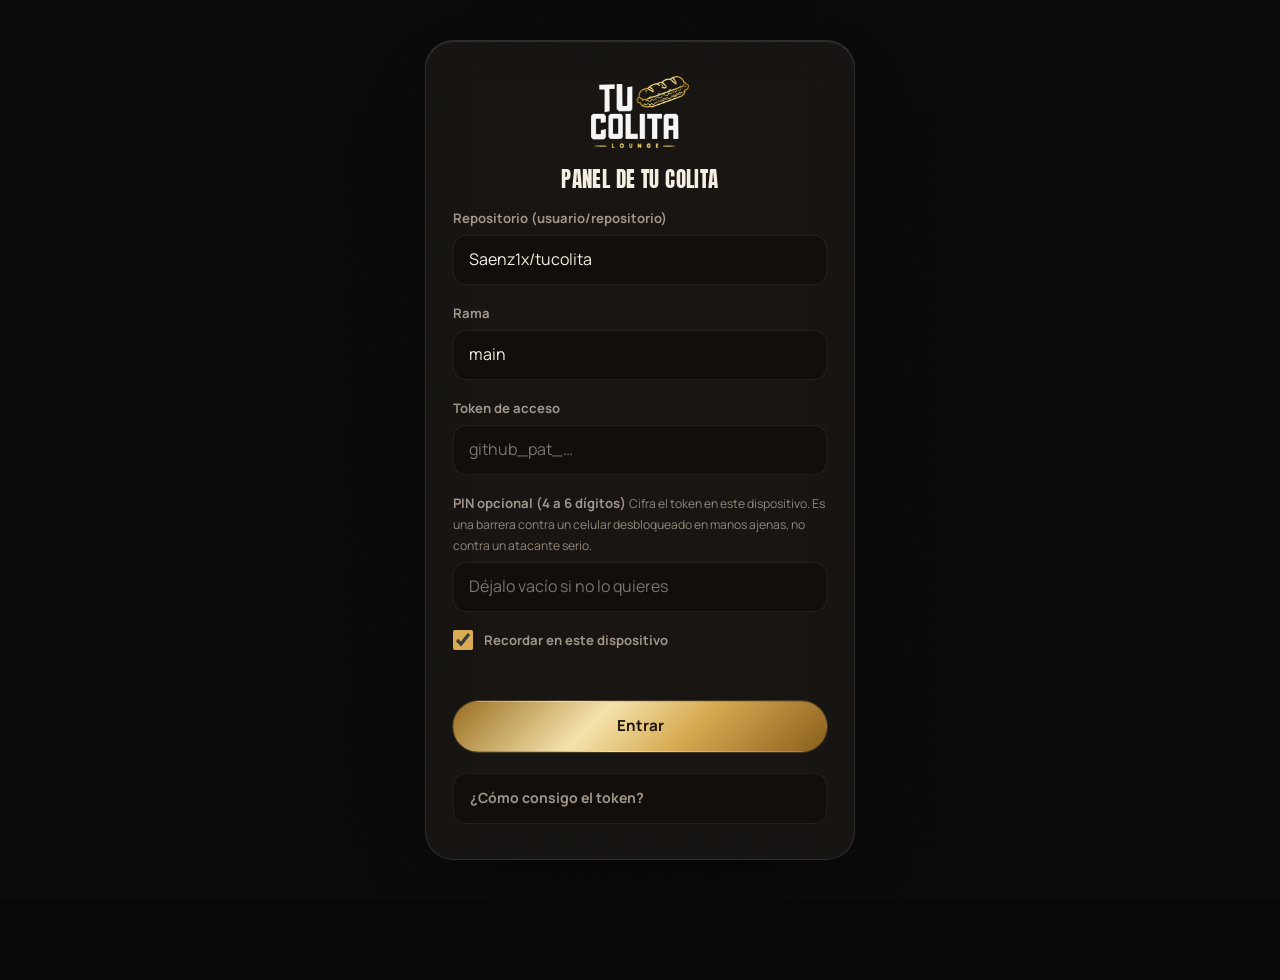
==== commit 03141fc5: "Rediseño: vidrio líquido, logo correcto, movimiento y acceso al panel Repaso completo sobre la prime" ====
--- a/admin.html
+++ b/admin.html
@@ -20,7 +20,7 @@
   <!-- ============ PANTALLA DE ENTRADA ============ -->
   <section class="adm-entrada" id="pantalla-entrada">
     <div class="adm-entrada__caja">
-      <img src="imagenes/logo-tucolita-blanco.png" alt="Tu Colita Lounge" width="88" height="88">
+      <img src="imagenes/marca-chica.webp" alt="Tu Colita Lounge" width="300" height="220">
       <h1>Panel de Tu Colita</h1>
 
       <!-- Desbloqueo con PIN (solo aparece si hay un token cifrado guardado) -->
@@ -81,7 +81,7 @@
   <div id="panel" style="display:none">
     <header class="adm-cab">
       <div class="adm-cab__fila">
-        <img src="imagenes/logo-tucolita-blanco.png" alt="" width="38" height="38">
+        <img src="imagenes/marca-chica.webp" alt="" width="300" height="220">
         <div class="adm-cab__estado" id="estado-conexion">Conectando…</div>
         <div class="adm-cab__acciones">
           <button class="btn btn--borde" type="button" id="boton-preview">Vista previa</button>
--- a/estilos.css
+++ b/estilos.css
@@ -1,8 +1,8 @@
 /* ============================================================
    TU COLITA LOUNGE — estilos.css
-   Sistema visual completo del sitio: páginas públicas, puerta
-   de preapertura y panel de administración.
-   Paleta: negro profundo + oro metálico + crema. Nocturno, de bar.
+   Sistema visual del sitio: páginas públicas, puerta de
+   preapertura y panel de administración.
+   Negro profundo, oro metálico y superficies de vidrio.
    ============================================================ */
 
 /* ------------------------------------------------------------
@@ -20,8 +20,6 @@
   /* Tinta */
   --tinta:          #F5EFE3;
   --tinta-suave:    #A2968A;
-  /* Aclarado desde #6B6158: ese tono daba 3.29:1 sobre el negro y no
-     pasaba AA en los rótulos pequeños (kicker, notas, pie). */
   --tinta-tenue:    #948779;
 
   /* Marca */
@@ -30,11 +28,11 @@
   --oro-hondo:      #9A6F22;
   --oro-degradado:  linear-gradient(135deg, #9A6F22 0%, #F4E2AC 38%, #D8AC54 62%, #8A5F1B 100%);
 
-  /* Acentos de apoyo. El color puro va en bordes y fondos; la variante
-     "-texto" es la que pasa AA en las pastillas diminutas (.66rem). */
-  --brasa:          #C4552E;   /* parrilla, picante, promociones */
-  --menta:          #6E9083;   /* bebidas frías, jugos */
-  --vino:           #8E3B4E;   /* licores, cócteles */
+  /* Acentos de apoyo. El color puro va en bordes y fondos; la
+     variante "-texto" es la que pasa AA en las pastillas diminutas. */
+  --brasa:          #C4552E;
+  --menta:          #6E9083;
+  --vino:           #8E3B4E;
   --brasa-texto:    #D9714A;
   --menta-texto:    #7EA093;
   --oro-texto:      #F4E2AC;
@@ -42,23 +40,39 @@
   /* Estados */
   --ok:             #7BAE7F;
   --error:          #C96F5B;
+
+  /* VIDRIO — paneles translúcidos con desenfoque de fondo.
+     El brillo interior superior es lo que les da el canto de cristal. */
+  --vidrio:         rgba(255,255,255,.045);
+  --vidrio-fuerte:  rgba(255,255,255,.075);
+  --vidrio-borde:   rgba(255,255,255,.10);
+  --vidrio-brillo:  inset 0 1px 0 rgba(255,255,255,.11);
+  --vidrio-hondo:   inset 0 -1px 0 rgba(0,0,0,.35);
+  --desenfoque:     blur(24px) saturate(165%);
+  --desenfoque-sutil: blur(14px) saturate(140%);
 
   /* Estructura */
   --linea:          rgba(216,172,84,.16);
   --linea-suave:    rgba(245,239,227,.08);
   --sombra:         0 18px 48px -24px rgba(0,0,0,.85);
+  --sombra-honda:   0 32px 80px -40px rgba(0,0,0,.95);
   --sombra-oro:     0 0 0 1px rgba(216,172,84,.22), 0 20px 40px -28px rgba(216,172,84,.35);
-  --transicion:     620ms cubic-bezier(.22,.61,.36,1);
-  --radio:          14px;
-  --radio-sm:       9px;
+  --radio:          20px;
+  --radio-sm:       13px;
+  --radio-xl:       28px;
+
+  /* Curvas. La "suave" es la de casi todo; la "resorte" da el
+     rebote corto de los elementos que aparecen. */
+  --suave:          620ms cubic-bezier(.22,.61,.36,1);
+  --rapida:         260ms cubic-bezier(.22,.61,.36,1);
+  --resorte:        780ms cubic-bezier(.16,1.08,.32,1);
 
   /* Tipografía */
   --display:        "Anton", "Arial Narrow", sans-serif;
   --texto:          "Manrope", system-ui, sans-serif;
   --voz:            "Fraunces", Georgia, serif;
 
-  /* Velo del grano (se apaga en modo día) */
-  --grano-opacidad: .035;
+  --grano-opacidad: .03;
 }
 
 /* Modo día ("Tarde"): reasignación cálida clara. El oro se conserva,
@@ -71,18 +85,24 @@
   --elevada:        #FFFFFF;
   --tinta:          #221B17;
   --tinta-suave:    #6B5D50;
-  --tinta-tenue:    #6E6152;   /* oscurecido para pasar AA sobre las cremas */
+  --tinta-tenue:    #6E6152;
   --oro:            #A87B25;
   --oro-claro:      #8A5F1B;
   --oro-hondo:      #7A5617;
   --brasa-texto:    #A8431F;
   --menta-texto:    #3F5F52;
   --oro-texto:      #8A5F1B;
+  --vidrio:         rgba(255,255,255,.55);
+  --vidrio-fuerte:  rgba(255,255,255,.75);
+  --vidrio-borde:   rgba(34,27,23,.10);
+  --vidrio-brillo:  inset 0 1px 0 rgba(255,255,255,.9);
+  --vidrio-hondo:   inset 0 -1px 0 rgba(122,86,23,.06);
   --linea:          rgba(154,111,34,.28);
   --linea-suave:    rgba(34,27,23,.10);
   --sombra:         0 18px 48px -30px rgba(80,60,30,.35);
+  --sombra-honda:   0 32px 80px -44px rgba(80,60,30,.45);
   --sombra-oro:     0 0 0 1px rgba(154,111,34,.25), 0 20px 40px -30px rgba(154,111,34,.30);
-  --grano-opacidad: .02;
+  --grano-opacidad: .018;
 }
 
 /* ------------------------------------------------------------
@@ -90,7 +110,14 @@
    ------------------------------------------------------------ */
 *,*::before,*::after{ box-sizing:border-box; margin:0; padding:0 }
 
-html{ scroll-behavior:smooth }
+html{
+  scroll-behavior:smooth;
+  -webkit-text-size-adjust:100%;
+  /* Los bloques a sangre se calculan con 100vw, que incluye el ancho de
+     la barra de scroll. "clip" recorta ese sobrante sin crear un
+     contenedor de scroll, así que position:sticky sigue funcionando. */
+  overflow-x:clip;
+}
 
 body{
   background:var(--fondo);
@@ -98,21 +125,26 @@
   font-family:var(--texto);
   font-size:1rem;
   line-height:1.6;
-  -webkit-font-smoothing:antialiased;
   min-height:100vh;
   position:relative;
-}
-
-/* Grano: una sola textura de ruido SVG sobre todo el fondo.
-   Evita el negro digital plano. Fija, no repite el patrón visualmente. */
+  overflow-x:clip;
+  -webkit-font-smoothing:antialiased;
+  -moz-osx-font-smoothing:grayscale;
+  text-rendering:optimizeLegibility;
+}
+
+/* Grano: textura de ruido sobre el fondo, NUNCA sobre el contenido.
+   Va detrás de todo (z-index 0) y el contenido se apila encima, para
+   que no ensucie la tipografía. */
 body::before{
   content:"";
   position:fixed; inset:0;
   pointer-events:none;
-  z-index:1;
+  z-index:0;
   opacity:var(--grano-opacidad);
   background-image:url("data:image/svg+xml,%3Csvg xmlns='http://www.w3.org/2000/svg' width='140' height='140'%3E%3Cfilter id='n'%3E%3CfeTurbulence type='fractalNoise' baseFrequency='.9' numOctaves='2'/%3E%3C/filter%3E%3Crect width='140' height='140' filter='url(%23n)'/%3E%3C/svg%3E");
 }
+body > *{ position:relative; z-index:1 }
 
 img{ max-width:100%; display:block }
 a{ color:inherit }
@@ -121,20 +153,20 @@
 
 ::selection{ background:var(--oro-hondo); color:var(--tinta) }
 
-/* Foco visible: anillo dorado en todo lo interactivo */
 :focus-visible{
   outline:2px solid var(--oro);
-  outline-offset:2px;
-  border-radius:4px;
-}
-
-/* Tipos base */
+  outline-offset:3px;
+  border-radius:6px;
+}
+
 h1,h2,h3,.display{
   font-family:var(--display);
   font-weight:400;
   text-transform:uppercase;
   letter-spacing:.02em;
   line-height:1.04;
+  /* Sin sombras ni relieves: el display va limpio y plano. */
+  text-shadow:none;
 }
 
 .voz{
@@ -144,13 +176,20 @@
   color:var(--tinta-suave);
 }
 
-/* Contenedor central */
 .contenedor{
   width:min(1160px, 100% - 2.5rem);
   margin-inline:auto;
 }
 
-/* Numeración editorial de secciones: 01 / CONCEPTO */
+/* ------------------------------------------------------------
+   LOGO SEGÚN EL TEMA
+   El emblema tiene la tipografía en blanco: sobre crema se
+   perdería, así que en modo día entra la versión en tinta.
+   ------------------------------------------------------------ */
+.logo-dia{ display:none }
+:root[data-tema="dia"] .logo-noche{ display:none }
+:root[data-tema="dia"] .logo-dia{ display:block }
+
 .kicker{
   font-weight:600;
   font-size:.72rem;
@@ -163,15 +202,17 @@
 
 /* ------------------------------------------------------------
    EL FILETE — la firma del sitio.
-   Línea dorada de 1px con un rombo centrado, como el separador
-   bajo LOUNGE en el emblema. Divisor de secciones y de categorías.
+   Línea dorada con un rombo centrado, como el separador bajo
+   LOUNGE en el emblema. El rombo lleva un halo del color del
+   fondo para que nunca se monte sobre otra cosa.
    ------------------------------------------------------------ */
 .filete{
   position:relative;
   height:1px;
   background:var(--oro-degradado);
   border:0;
-  opacity:.75;
+  opacity:.7;
+  overflow:visible;
 }
 .filete::after{
   content:"";
@@ -180,111 +221,221 @@
   width:7px; height:7px;
   transform:translate(-50%,-50%) rotate(45deg);
   background:var(--oro);
-  box-shadow:0 0 0 4px var(--fondo);
-}
-/* Variante alineada a la izquierda (títulos de categoría del menú) */
-.filete--izq::after{ left:18px }
-/* Filete vertical, para separar fichas de datos */
+  box-shadow:0 0 0 5px var(--fondo);
+}
+.filete--izq::after{ left:20px }
+/* Sobre superficies de tarjeta el halo toma el color de la tarjeta */
+.filete--superficie::after{ box-shadow:0 0 0 5px var(--superficie) }
+
 .filete-v{
   width:1px; align-self:stretch;
   background:var(--oro-degradado);
-  opacity:.55;
+  opacity:.5;
+}
+
+/* ------------------------------------------------------------
+   VIDRIO — panel translúcido reutilizable.
+   ------------------------------------------------------------ */
+.vidrio{
+  background:var(--vidrio);
+  backdrop-filter:var(--desenfoque);
+  -webkit-backdrop-filter:var(--desenfoque);
+  border:1px solid var(--vidrio-borde);
+  border-radius:var(--radio);
+  box-shadow:var(--vidrio-brillo), var(--vidrio-hondo), var(--sombra);
 }
 
 /* ------------------------------------------------------------
    BOTONES
+   El botón dorado lleva un destello que cruza al pasar el cursor.
    ------------------------------------------------------------ */
 .btn{
+  position:relative;
   display:inline-flex;
   align-items:center;
   justify-content:center;
   gap:.55rem;
-  min-height:48px;
-  padding:.72rem 1.5rem;
-  border-radius:var(--radio-sm);
+  min-height:50px;
+  padding:.78rem 1.6rem;
+  border-radius:99px;
   font-weight:700;
   font-size:.95rem;
   text-decoration:none;
   border:1px solid transparent;
-  transition:transform .25s ease, box-shadow .25s ease, background .25s ease, border-color .25s ease;
+  overflow:hidden;
+  isolation:isolate;
+  transition:transform var(--rapida), box-shadow var(--rapida),
+             background var(--rapida), border-color var(--rapida), color var(--rapida);
 }
 .btn svg{ flex:none }
 .btn:hover{ transform:translateY(-2px) }
-.btn:active{ transform:translateY(0) }
+.btn:active{ transform:translateY(0) scale(.985) }
 
 .btn--oro{
   background:var(--oro-degradado);
   color:#1A1207;
   box-shadow:var(--sombra-oro);
 }
+.btn--oro::after{
+  content:"";
+  position:absolute; inset:0;
+  z-index:-1;
+  background:linear-gradient(105deg, transparent 35%, rgba(255,255,255,.55) 50%, transparent 65%);
+  transform:translateX(-120%);
+  transition:transform 900ms cubic-bezier(.22,.61,.36,1);
+}
+.btn--oro:hover::after{ transform:translateX(120%) }
+
+.btn--vidrio{
+  background:var(--vidrio);
+  backdrop-filter:var(--desenfoque-sutil);
+  -webkit-backdrop-filter:var(--desenfoque-sutil);
+  border-color:var(--vidrio-borde);
+  color:var(--tinta);
+  box-shadow:var(--vidrio-brillo);
+}
+.btn--vidrio:hover{
+  background:var(--vidrio-fuerte);
+  border-color:var(--linea);
+}
+
 .btn--borde{
   border-color:var(--linea);
   color:var(--tinta);
   background:transparent;
 }
 .btn--borde:hover{ border-color:var(--oro); box-shadow:var(--sombra-oro) }
-.btn--fantasma{
-  color:var(--tinta-suave);
-  padding-inline:.9rem;
-}
+
+.btn--fantasma{ color:var(--tinta-suave); padding-inline:1rem }
 .btn--fantasma:hover{ color:var(--oro-claro) }
-.btn[disabled], .btn[aria-disabled="true"]{
-  opacity:.45; pointer-events:none;
-}
-
-/* ------------------------------------------------------------
-   NAV SUPERIOR (index)
-   Fija, translúcida; al hacer scroll gana fondo y línea dorada.
+
+.btn[disabled], .btn[aria-disabled="true"]{ opacity:.45; pointer-events:none }
+
+/* ------------------------------------------------------------
+   ORBES — halos dorados que respiran detrás del hero y la puerta.
+   Son el "movimiento ambiente" del sitio: lentos, casi imperceptibles.
+   ------------------------------------------------------------ */
+.orbes{
+  position:absolute; inset:0;
+  overflow:hidden;
+  pointer-events:none;
+  z-index:0;
+}
+.orbe{
+  position:absolute;
+  border-radius:50%;
+  filter:blur(70px);
+  opacity:.5;
+  will-change:transform;
+}
+.orbe--1{
+  width:44vmax; height:44vmax;
+  top:-14vmax; left:50%;
+  margin-left:-22vmax;
+  background:radial-gradient(circle, rgba(216,172,84,.20), transparent 68%);
+  animation:derivaA 26s ease-in-out infinite;
+}
+.orbe--2{
+  width:30vmax; height:30vmax;
+  bottom:-8vmax; left:-8vmax;
+  background:radial-gradient(circle, rgba(154,111,34,.20), transparent 70%);
+  animation:derivaB 34s ease-in-out infinite;
+}
+.orbe--3{
+  width:26vmax; height:26vmax;
+  top:38%; right:-10vmax;
+  background:radial-gradient(circle, rgba(196,85,46,.13), transparent 70%);
+  animation:derivaC 30s ease-in-out infinite;
+}
+@keyframes derivaA{
+  0%,100%{ transform:translate3d(0,0,0) scale(1) }
+  50%    { transform:translate3d(2vmax,3vmax,0) scale(1.09) }
+}
+@keyframes derivaB{
+  0%,100%{ transform:translate3d(0,0,0) scale(1) }
+  50%    { transform:translate3d(4vmax,-2vmax,0) scale(1.12) }
+}
+@keyframes derivaC{
+  0%,100%{ transform:translate3d(0,0,0) scale(1) }
+  50%    { transform:translate3d(-3vmax,2vmax,0) scale(.92) }
+}
+
+/* ------------------------------------------------------------
+   NAV SUPERIOR — píldora de vidrio flotante.
    ------------------------------------------------------------ */
 .nav{
   position:fixed;
   top:0; left:0; right:0;
   z-index:40;
-  transition:background .4s ease, border-color .4s ease;
-  border-bottom:1px solid transparent;
-}
-.nav.con-fondo{
-  background:color-mix(in srgb, var(--fondo) 88%, transparent);
-  backdrop-filter:blur(10px);
-  border-bottom-color:var(--linea);
+  padding-top:.7rem;
+  transition:padding-top var(--rapida);
 }
 .nav__fila{
   display:flex;
   align-items:center;
-  gap:1.5rem;
-  min-height:68px;
+  gap:1.2rem;
+  min-height:60px;
+  padding:.45rem .5rem .45rem 1.1rem;
+  border-radius:99px;
+  border:1px solid transparent;
+  transition:background var(--suave), border-color var(--suave),
+             box-shadow var(--suave), backdrop-filter var(--suave);
+}
+.nav.con-fondo{ padding-top:.5rem }
+.nav.con-fondo .nav__fila{
+  background:var(--vidrio);
+  backdrop-filter:var(--desenfoque);
+  -webkit-backdrop-filter:var(--desenfoque);
+  border-color:var(--vidrio-borde);
+  box-shadow:var(--vidrio-brillo), var(--sombra);
 }
 .nav__logo{
-  display:flex; align-items:center; gap:.7rem;
+  display:flex; align-items:center;
   text-decoration:none;
-  font-family:var(--display);
-  font-size:1.05rem;
-  letter-spacing:.06em;
-}
-.nav__logo img{ width:44px; height:44px }
+  flex:none;
+}
+.nav__logo img{
+  height:34px; width:auto;
+  transition:height var(--rapida);
+}
+.nav.con-fondo .nav__logo img{ height:30px }
+
 .nav__enlaces{
-  display:flex; gap:1.6rem;
+  display:flex; gap:1.7rem;
   margin-left:auto;
   list-style:none;
 }
 .nav__enlaces a{
+  position:relative;
   text-decoration:none;
   font-weight:600;
   font-size:.9rem;
   color:var(--tinta-suave);
-  transition:color .25s ease;
+  transition:color var(--rapida);
+  padding-block:.3rem;
+}
+/* Subrayado dorado que crece desde el centro */
+.nav__enlaces a::after{
+  content:"";
+  position:absolute;
+  left:50%; bottom:0;
+  width:0; height:1px;
+  background:var(--oro-degradado);
+  transform:translateX(-50%);
+  transition:width var(--rapida);
 }
 .nav__enlaces a:hover{ color:var(--oro-claro) }
-.nav .btn{ min-height:42px; padding:.5rem 1.2rem }
-
-@media (max-width:760px){
+.nav__enlaces a:hover::after{ width:100% }
+.nav .btn{ min-height:44px; padding:.5rem 1.3rem }
+
+@media (max-width:820px){
   .nav__enlaces{ display:none }
-  .nav .btn{ margin-left:auto } /* el botón de menú nunca desaparece */
-}
-
-/* ------------------------------------------------------------
-   HERO (index)
-   Emblema en penumbra: negro + grano + halo dorado radial tenue.
+  .nav .btn{ margin-left:auto }
+  .nav__fila{ padding-left:.9rem }
+}
+
+/* ------------------------------------------------------------
+   HERO
    ------------------------------------------------------------ */
 .hero{
   min-height:100svh;
@@ -292,62 +443,94 @@
   align-items:center;
   text-align:center;
   position:relative;
-  padding:7rem 0 4rem;
-  background:
-    radial-gradient(ellipse 640px 520px at 50% 36%, rgba(216,172,84,.09), transparent 70%),
-    var(--fondo);
-}
-.hero__logo{
-  width:clamp(150px, 34vw, 230px);
-  margin:0 auto 2rem;
-  filter:drop-shadow(0 0 60px rgba(216,172,84,.18));
-}
+  padding:7.5rem 0 4.5rem;
+  overflow:hidden;
+}
+.hero__interior{ position:relative; z-index:2 }
+
+/* El emblema flota y responde muy sutilmente al puntero */
+.hero__emblema{
+  width:clamp(190px, 38vw, 300px);
+  margin:0 auto 2.2rem;
+  filter:drop-shadow(0 0 70px rgba(216,172,84,.22));
+  animation:flotar 7s ease-in-out infinite;
+  transform-style:preserve-3d;
+  will-change:transform;
+}
+@keyframes flotar{
+  0%,100%{ transform:translateY(0) }
+  50%    { transform:translateY(-10px) }
+}
+
 .hero h1{
-  font-size:clamp(2.6rem, 9vw, 5.4rem);
-  line-height:.92;
-  max-width:16ch;
+  font-size:clamp(2.5rem, 8.4vw, 5rem);
+  line-height:.94;
+  max-width:15ch;
   margin-inline:auto;
 }
 .hero__bajada{
-  max-width:44ch;
-  margin:1.4rem auto 0;
-  color:var(--tinta-suave);
-  font-size:1.05rem;
+  max-width:46ch;
+  margin:1.5rem auto 0;
+  color:var(--tinta-suave);
+  font-size:1.06rem;
 }
 .hero__acciones{
-  display:flex; flex-wrap:wrap; gap:.9rem;
+  display:flex; flex-wrap:wrap; gap:.8rem;
   justify-content:center;
-  margin-top:2.2rem;
-}
-
-/* Indicador Abierto / Cerrado — punto que pulsa */
+  margin-top:2.4rem;
+}
+
+/* Flecha de "sigue bajando" */
+.hero__abajo{
+  position:absolute;
+  left:50%; bottom:1.6rem;
+  transform:translateX(-50%);
+  z-index:2;
+  color:var(--tinta-tenue);
+  display:grid; place-items:center;
+  width:44px; height:44px;
+  animation:rebote 2.6s ease-in-out infinite;
+}
+@keyframes rebote{
+  0%,100%{ transform:translateX(-50%) translateY(0); opacity:.55 }
+  50%    { transform:translateX(-50%) translateY(7px); opacity:1 }
+}
+
+/* Indicador Abierto / Cerrado en píldora de vidrio */
 .estado{
-  display:inline-flex; align-items:center; gap:.55rem;
-  font-weight:600; font-size:.88rem;
-  color:var(--tinta-suave);
-  margin-top:1.6rem;
+  display:inline-flex; align-items:center; gap:.6rem;
+  font-weight:600; font-size:.85rem;
+  color:var(--tinta-suave);
+  margin-top:1.8rem;
+  padding:.45rem 1rem;
+  border-radius:99px;
+  background:var(--vidrio);
+  backdrop-filter:var(--desenfoque-sutil);
+  -webkit-backdrop-filter:var(--desenfoque-sutil);
+  border:1px solid var(--vidrio-borde);
+  box-shadow:var(--vidrio-brillo);
 }
 .estado__punto{
-  width:9px; height:9px; border-radius:50%;
+  width:8px; height:8px; border-radius:50%;
   background:var(--tinta-tenue);
   flex:none;
 }
 .estado--abierto .estado__punto{
   background:var(--ok);
-  animation:pulso 2.2s ease-in-out infinite;
+  animation:pulso 2.4s ease-in-out infinite;
 }
 @keyframes pulso{
-  0%,100%{ box-shadow:0 0 0 0 rgba(123,174,127,.45) }
+  0%,100%{ box-shadow:0 0 0 0 rgba(123,174,127,.5) }
   50%    { box-shadow:0 0 0 7px rgba(123,174,127,0) }
 }
 
 /* ------------------------------------------------------------
-   SECCIONES DEL INDEX
-   Ritmo vertical variable: cada zona tiene su propia respiración.
-   ------------------------------------------------------------ */
-.seccion{ position:relative; z-index:2 }
-
-/* 01 / CONCEPTO — asimetría 7/5, imagen desplazada hacia abajo */
+   SECCIONES DEL INICIO
+   Ritmo vertical variable: cada zona respira distinto.
+   ------------------------------------------------------------ */
+.seccion{ position:relative }
+
+/* 01 / CONCEPTO — rejilla asimétrica 7/5 */
 .concepto{ padding:clamp(4rem,10vw,7.5rem) 0 clamp(3rem,7vw,5rem) }
 .concepto__rejilla{
   display:grid;
@@ -355,18 +538,11 @@
   gap:clamp(2rem,5vw,4.5rem);
   align-items:start;
 }
-.concepto h2{ font-size:clamp(1.9rem,4.5vw,3.1rem); max-width:18ch }
+.concepto h2{ font-size:clamp(1.9rem,4.6vw,3.1rem); max-width:18ch }
 .concepto p{ color:var(--tinta-suave); margin-top:1.2rem; max-width:56ch }
-.concepto__imagen{
-  margin-top:clamp(2rem,6vw,4.5rem);
-  border-radius:var(--radio);
-  overflow:hidden;
-  box-shadow:var(--sombra);
-  border:1px solid var(--linea-suave);
-}
-.concepto__imagen img{ aspect-ratio:4/5; object-fit:cover; width:100% }
-
-/* Fichas de datos duros: fila separada por filetes verticales, sin tarjetas */
+.concepto__media{ margin-top:clamp(2rem,6vw,4.5rem) }
+
+/* Fichas de datos duros, separadas por filetes verticales */
 .fichas{
   display:flex;
   flex-wrap:wrap;
@@ -377,20 +553,17 @@
 .ficha__dato{
   font-family:var(--display);
   font-size:clamp(1.3rem,2.6vw,1.8rem);
-  color:var(--oro-claro);
-}
-.ficha__nota{
-  font-size:.85rem;
-  color:var(--tinta-tenue);
-  margin-top:.25rem;
-}
-
-/* 02 / LA NOCHE — bloque más oscuro, denso, foto a sangre */
+  color:var(--oro-texto);
+}
+.ficha__nota{ font-size:.85rem; color:var(--tinta-tenue); margin-top:.3rem }
+
+/* 02 / LA NOCHE */
 .noche{
   background:var(--fondo-2);
   border-block:1px solid var(--linea-suave);
   padding:clamp(4.5rem,11vw,8.5rem) 0;
   overflow:hidden;
+  position:relative;
 }
 .noche__rejilla{
   display:grid;
@@ -398,80 +571,125 @@
   gap:clamp(2rem,5vw,4rem);
   align-items:center;
 }
-.noche h2{ font-size:clamp(1.9rem,4.5vw,3.1rem) }
+.noche h2{ font-size:clamp(1.9rem,4.6vw,3.1rem) }
 .noche p{ color:var(--tinta-suave); margin-top:1.2rem; max-width:48ch }
-.noche .voz{ display:block; margin-top:1.8rem; font-size:1.1rem }
-/* La foto rompe el contenedor hacia la derecha, a sangre */
-.noche__imagen{
-  border-radius:var(--radio) 0 0 var(--radio);
+.noche .voz{ display:block; margin-top:1.8rem; font-size:1.12rem }
+/* La foto rompe el contenedor hacia el borde derecho */
+.noche__media{ margin-right:calc(50% - 50vw) }
+
+/* ------------------------------------------------------------
+   PRÓXIMAMENTE — marco de vidrio donde irán las fotos del local.
+   Mientras no haya fotos, esto no es un hueco: es una promesa.
+   ------------------------------------------------------------ */
+.proximamente{
+  position:relative;
+  display:grid;
+  place-items:center;
+  align-content:center;   /* agrupa icono y textos al centro, no repartidos */
+  text-align:center;
+  gap:.2rem;
+  padding:clamp(2.5rem,7vw,4rem) 1.5rem;
+  border-radius:var(--radio-xl);
   overflow:hidden;
-  box-shadow:var(--sombra);
-  margin-right:calc(50% - 50vw);   /* fuga del grid hacia el borde */
-}
-.noche__imagen img,
-.noche__imagen .marco-vacio{ aspect-ratio:16/10; object-fit:cover; width:100% }
-
-/* Marco vacío: mientras no haya fotos del local, un lienzo con
-   grano, borde dorado y el emblema pequeño. Nunca una imagen rota. */
-.marco-vacio{
-  display:flex; align-items:center; justify-content:center;
   background:
-    radial-gradient(ellipse at center, rgba(216,172,84,.07), transparent 70%),
-    var(--superficie);
-  border:1px solid var(--linea);
-}
-.marco-vacio img{ width:96px; opacity:.5 }
-
-/* 03 / EL MURO — iframe perezoso con marco dorado */
+    radial-gradient(ellipse 120% 90% at 50% 0%, rgba(216,172,84,.10), transparent 62%),
+    var(--vidrio);
+  backdrop-filter:var(--desenfoque-sutil);
+  -webkit-backdrop-filter:var(--desenfoque-sutil);
+  border:1px solid var(--vidrio-borde);
+  box-shadow:var(--vidrio-brillo), var(--sombra);
+}
+.proximamente--alto{ aspect-ratio:4/5 }
+.proximamente--ancho{ aspect-ratio:16/10 }
+/* Brillo que barre el marco muy de vez en cuando */
+.proximamente::after{
+  content:"";
+  position:absolute; inset:0;
+  background:linear-gradient(105deg, transparent 40%, rgba(255,255,255,.055) 50%, transparent 60%);
+  transform:translateX(-100%);
+  animation:barrido 7s ease-in-out infinite;
+  pointer-events:none;
+}
+@keyframes barrido{
+  0%,68%{ transform:translateX(-100%) }
+  100%  { transform:translateX(100%) }
+}
+.proximamente__icono{
+  color:var(--oro);
+  opacity:.75;
+  margin-bottom:.9rem;
+}
+.proximamente__titulo{
+  font-family:var(--display);
+  font-size:clamp(1.15rem,3vw,1.6rem);
+  letter-spacing:.14em;
+  color:var(--tinta);
+}
+.proximamente__nota{
+  font-family:var(--voz);
+  font-style:italic;
+  color:var(--tinta-suave);
+  font-size:.95rem;
+  max-width:26ch;
+}
+
+/* 03 / EL MURO */
 .muro{ padding:clamp(4rem,9vw,6.5rem) 0 }
+.muro h2{ font-size:clamp(1.8rem,4.4vw,2.8rem) }
 .muro__marco{
   margin-top:2rem;
-  border:1px solid var(--linea);
-  border-radius:var(--radio);
+  border-radius:var(--radio-xl);
   overflow:hidden;
-  box-shadow:var(--sombra);
-  background:var(--superficie);
+  background:var(--vidrio);
+  backdrop-filter:var(--desenfoque-sutil);
+  -webkit-backdrop-filter:var(--desenfoque-sutil);
+  border:1px solid var(--vidrio-borde);
+  box-shadow:var(--vidrio-brillo), var(--sombra);
   min-height:600px;
   position:relative;
 }
-.muro__marco iframe{
-  width:100%; height:600px; border:0; display:block;
-}
+.muro__marco iframe{ width:100%; height:600px; border:0; display:block }
 .muro__cargando{
   position:absolute; inset:0;
   display:flex; align-items:center; justify-content:center;
   color:var(--tinta-tenue); font-size:.9rem;
 }
-.muro__pie{ margin-top:1.5rem; display:flex; justify-content:center }
-
-/* 04 / LA CARTA — CTA ancho que da hambre */
+.muro__pie{ margin-top:1.6rem; display:flex; justify-content:center }
+
+/* 04 / LA CARTA — CTA ancho, sin precios (que den ganas, no cuentas) */
 .carta-cta{
+  position:relative;
+  border-block:1px solid var(--linea);
+  padding:clamp(4rem,9vw,6.5rem) 0;
+  text-align:center;
+  overflow:hidden;
   background:
-    radial-gradient(ellipse 800px 400px at 50% 120%, rgba(216,172,84,.10), transparent 70%),
+    radial-gradient(ellipse 70% 120% at 50% 130%, rgba(216,172,84,.13), transparent 68%),
     var(--superficie);
-  border-block:1px solid var(--linea);
-  padding:clamp(3.5rem,8vw,6rem) 0;
-  text-align:center;
-}
-.carta-cta h2{ font-size:clamp(2rem,5.5vw,3.4rem) }
+}
+.carta-cta h2{ font-size:clamp(2rem,5.6vw,3.4rem) }
 .carta-cta__platos{
   display:flex; flex-wrap:wrap;
   justify-content:center;
-  gap:.6rem 2.2rem;
-  margin:1.8rem auto;
-  max-width:760px;
+  gap:.6rem;
+  margin:2rem auto;
+  max-width:780px;
   list-style:none;
 }
 .carta-cta__platos li{
   font-weight:600;
-  color:var(--tinta-suave);
-}
-.carta-cta__platos .precio{
-  font-family:var(--display);
-  color:var(--oro-claro);
-  margin-left:.45rem;
-  letter-spacing:.03em;
-}
+  font-size:.92rem;
+  color:var(--tinta);
+  padding:.5rem 1.1rem;
+  border-radius:99px;
+  background:var(--vidrio);
+  backdrop-filter:var(--desenfoque-sutil);
+  -webkit-backdrop-filter:var(--desenfoque-sutil);
+  border:1px solid var(--vidrio-borde);
+  box-shadow:var(--vidrio-brillo);
+  transition:transform var(--rapida), border-color var(--rapida);
+}
+.carta-cta__platos li:hover{ transform:translateY(-2px); border-color:var(--linea) }
 
 /* 05 / DÓNDE ESTAMOS */
 .ubicacion{ padding:clamp(4rem,9vw,6.5rem) 0 }
@@ -480,194 +698,318 @@
   grid-template-columns:5fr 7fr;
   gap:clamp(2rem,5vw,4rem);
 }
-.ubicacion h2{ font-size:clamp(1.9rem,4.5vw,3rem) }
-.ubicacion address{
-  font-style:normal;
-  color:var(--tinta-suave);
-  margin-top:1rem;
-}
-.ubicacion__acciones{ display:flex; flex-wrap:wrap; gap:.8rem; margin-top:1.6rem }
-.horarios{ width:100%; border-collapse:collapse; margin-top:.5rem }
+.ubicacion h2{ font-size:clamp(1.9rem,4.6vw,3rem) }
+.ubicacion address{ font-style:normal; color:var(--tinta-suave); margin-top:1rem }
+.ubicacion__acciones{ display:flex; flex-wrap:wrap; gap:.8rem; margin-top:1.8rem }
+
+.horarios-caja{ padding:1.4rem 1.6rem }
+.horarios{ width:100%; border-collapse:collapse }
 .horarios td{
-  padding:.55rem 0;
+  padding:.6rem 0;
   border-bottom:1px solid var(--linea-suave);
   font-size:.95rem;
 }
+.horarios tr:last-child td{ border-bottom:0 }
 .horarios td:last-child{ text-align:right; color:var(--tinta-suave) }
-.horarios tr.hoy td{ color:var(--oro-claro); font-weight:700 }
-
-/* FOOTER */
+.horarios tr.hoy td{ color:var(--oro-texto); font-weight:700 }
+
+/* ------------------------------------------------------------
+   FOOTER
+   ------------------------------------------------------------ */
 .footer{
   border-top:1px solid var(--linea);
-  padding:3rem 0 2.2rem;
+  padding:3.5rem 0 2.2rem;
   background:var(--fondo-2);
 }
 .footer__rejilla{
   display:flex; flex-wrap:wrap;
-  gap:2rem;
+  gap:2.5rem;
   align-items:flex-start;
   justify-content:space-between;
 }
-.footer__marca{ display:flex; gap:1rem; align-items:center }
-.footer__marca img{ width:64px }
-.footer address{ font-style:normal; color:var(--tinta-suave); font-size:.9rem }
-.footer__redes{ display:flex; gap:.9rem }
-.footer__redes a{
+.footer__marca img{ height:64px; width:auto; margin-bottom:1rem }
+.footer address{ font-style:normal; color:var(--tinta-suave); font-size:.9rem; line-height:1.8 }
+.footer__enlaces{ list-style:none; display:grid; gap:.6rem; font-size:.9rem }
+.footer__enlaces a{ color:var(--tinta-suave); text-decoration:none; transition:color var(--rapida) }
+.footer__enlaces a:hover{ color:var(--oro-claro) }
+
+.redes{ display:flex; gap:.7rem }
+.redes a{
   display:grid; place-items:center;
-  width:44px; height:44px;
-  border:1px solid var(--linea);
+  width:46px; height:46px;
   border-radius:50%;
   color:var(--tinta-suave);
-  transition:color .25s ease, border-color .25s ease, transform .25s ease;
-}
-.footer__redes a:hover{ color:var(--oro-claro); border-color:var(--oro); transform:translateY(-2px) }
-.footer__enlaces{ list-style:none; display:grid; gap:.5rem; font-size:.9rem }
-.footer__enlaces a{ color:var(--tinta-suave); text-decoration:none }
-.footer__enlaces a:hover{ color:var(--oro-claro) }
+  background:var(--vidrio);
+  backdrop-filter:var(--desenfoque-sutil);
+  -webkit-backdrop-filter:var(--desenfoque-sutil);
+  border:1px solid var(--vidrio-borde);
+  box-shadow:var(--vidrio-brillo);
+  transition:color var(--rapida), border-color var(--rapida), transform var(--rapida);
+}
+.redes a:hover{ color:var(--oro-claro); border-color:var(--oro); transform:translateY(-3px) }
+
 .footer__legal{
-  margin-top:2.5rem;
-  padding-top:1.4rem;
+  margin-top:2.8rem;
+  padding-top:1.5rem;
   border-top:1px solid var(--linea-suave);
   font-size:.78rem;
   color:var(--tinta-tenue);
   display:grid;
-  gap:.5rem;
+  gap:.6rem;
 }
 .footer__legal a{ color:inherit }
 .aviso-licor{ max-width:70ch }
 
+.footer__cierre{
+  display:flex; flex-wrap:wrap; gap:.8rem 1.2rem;
+  align-items:center; justify-content:space-between;
+}
+/* Botón de administración: discreto, al final del todo */
+.btn-admin{
+  display:inline-flex; align-items:center; gap:.45rem;
+  font-size:.74rem; font-weight:700;
+  letter-spacing:.14em; text-transform:uppercase;
+  color:var(--tinta-tenue);
+  padding:.55rem .95rem;
+  min-height:38px;
+  border-radius:99px;
+  border:1px solid var(--linea-suave);
+  transition:color var(--rapida), border-color var(--rapida);
+}
+.btn-admin:hover{ color:var(--oro-claro); border-color:var(--linea) }
+
+/* ------------------------------------------------------------
+   MODAL GENÉRICO (clave de administración, plato al azar)
+   ------------------------------------------------------------ */
+.modal{
+  position:fixed; inset:0;
+  z-index:80;
+  display:none;
+  align-items:center; justify-content:center;
+  padding:1.25rem;
+  background:rgba(4,3,3,.72);
+  backdrop-filter:blur(6px);
+  -webkit-backdrop-filter:blur(6px);
+}
+.modal.visible{ display:flex; animation:aparecer .32s ease both }
+@keyframes aparecer{ from{ opacity:0 } to{ opacity:1 } }
+
+.modal__caja{
+  width:min(440px,100%);
+  padding:2rem 1.7rem 1.7rem;
+  text-align:center;
+  border-radius:var(--radio-xl);
+  background:var(--elevada);
+  border:1px solid var(--vidrio-borde);
+  box-shadow:var(--vidrio-brillo), var(--sombra-honda);
+  animation:subirModal .45s cubic-bezier(.16,1.08,.32,1) both;
+}
+@keyframes subirModal{
+  from{ opacity:0; transform:translateY(22px) scale(.97) }
+  to  { opacity:1; transform:none }
+}
+.modal__caja h2{ font-size:1.35rem; margin-bottom:.5rem }
+.modal__caja p{ color:var(--tinta-suave); font-size:.92rem }
+.modal__cerrar{
+  position:absolute; top:1rem; right:1rem;
+  width:44px; height:44px;
+  display:grid; place-items:center;
+  border-radius:50%;
+  color:var(--tinta-suave);
+}
+.modal__cerrar:hover{ color:var(--tinta) }
+.modal__campo{
+  width:100%;
+  min-height:52px;
+  margin-top:1.2rem;
+  padding:.7rem 1.1rem;
+  text-align:center;
+  letter-spacing:.2em;
+  border-radius:var(--radio-sm);
+  background:var(--fondo-2);
+  border:1px solid var(--linea-suave);
+  color:var(--tinta);
+}
+.modal__campo:focus{ outline:none; border-color:var(--oro) }
+.modal__error{ color:var(--error); font-size:.85rem; margin-top:.7rem; min-height:1.2em }
+.modal__acciones{ display:flex; gap:.7rem; margin-top:1.2rem }
+.modal__acciones .btn{ flex:1 }
+
 /* ------------------------------------------------------------
    MENÚ — menu.html
    ------------------------------------------------------------ */
-
-/* Cabecera compacta del menú */
 .cab-menu{
   position:sticky; top:0; z-index:40;
-  background:color-mix(in srgb, var(--fondo) 92%, transparent);
-  backdrop-filter:blur(10px);
-  border-bottom:1px solid var(--linea);
+  background:color-mix(in srgb, var(--fondo) 72%, transparent);
+  backdrop-filter:var(--desenfoque);
+  -webkit-backdrop-filter:var(--desenfoque);
+  border-bottom:1px solid var(--vidrio-borde);
 }
 .cab-menu__fila{
-  display:flex; align-items:center; gap:1rem;
-  min-height:62px;
-}
-.cab-menu__logo{ display:flex; align-items:center; gap:.65rem; text-decoration:none; flex:none }
-.cab-menu__logo img{ width:40px; height:40px; flex:none }
-.cab-menu__titulo{ line-height:1.15; white-space:nowrap }
-.cab-menu__titulo strong{
-  font-family:var(--display);
-  font-weight:400;
-  font-size:1rem;
-  letter-spacing:.05em;
-  display:block;
-}
-.cab-menu__titulo span{
-  font-size:.72rem;
-  color:var(--tinta-tenue);
-  letter-spacing:.14em;
-  text-transform:uppercase;
-  display:block;
-}
-/* En pantallas angostas el descriptor cede el paso a los botones de acción */
-@media (max-width:620px){
-  .cab-menu__titulo span{ display:none }
-}
-@media (max-width:420px){
-  .cab-menu__titulo{ display:none }
-}
+  display:flex; align-items:center; gap:.9rem;
+  min-height:64px;
+}
+.cab-menu__logo{ display:flex; align-items:center; text-decoration:none; flex:none }
+.cab-menu__logo img{ height:30px; width:auto }
 .cab-menu__acciones{
   margin-left:auto;
-  display:flex; align-items:center; gap:.35rem;
+  display:flex; align-items:center; gap:.25rem;
 }
 .cab-menu__acciones a,
 .cab-menu__acciones button{
   display:grid; place-items:center;
   width:44px; height:44px;
-  border-radius:var(--radio-sm);
+  border-radius:50%;
   color:var(--tinta-suave);
   text-decoration:none;
-  transition:color .25s ease, background .25s ease;
+  transition:color var(--rapida), background var(--rapida);
 }
 .cab-menu__acciones a:hover,
-.cab-menu__acciones button:hover{ color:var(--oro-claro); background:var(--superficie-2) }
-.cab-menu .estado{ margin:0; font-size:.78rem }
-@media (max-width:640px){
-  .cab-menu .estado__texto{ display:none } /* queda solo el punto */
+.cab-menu__acciones button:hover{ color:var(--oro-claro); background:var(--vidrio) }
+.cab-menu .estado{ margin:0; font-size:.78rem; padding:.35rem .8rem }
+/* En angosto el indicador cedería el paso a los botones y quedaría
+   como un punto suelto sin sentido, así que se retira: el estado en
+   vivo está en la portada, que es donde se lee. */
+@media (max-width:760px){
+  .cab-menu .estado{ display:none }
 }
 
 /* Buscador */
-.buscador{
-  position:relative;
-  margin:1.4rem 0 .9rem;
-}
+.buscador{ position:relative; margin:1.5rem 0 1rem }
 .buscador input{
   width:100%;
-  min-height:50px;
-  background:var(--superficie);
-  border:1px solid var(--linea-suave);
-  border-radius:var(--radio-sm);
-  padding:.7rem 3rem .7rem 2.9rem;
+  min-height:54px;
+  background:var(--vidrio);
+  backdrop-filter:var(--desenfoque-sutil);
+  -webkit-backdrop-filter:var(--desenfoque-sutil);
+  border:1px solid var(--vidrio-borde);
+  border-radius:99px;
+  padding:.75rem 3.2rem .75rem 3.1rem;
   color:var(--tinta);
-  transition:border-color .25s ease;
+  box-shadow:var(--vidrio-brillo);
+  transition:border-color var(--rapida), background var(--rapida);
 }
 .buscador input::placeholder{ color:var(--tinta-tenue) }
-.buscador input:focus{ outline:none; border-color:var(--oro) }
+.buscador input:focus{ outline:none; border-color:var(--oro); background:var(--vidrio-fuerte) }
 .buscador__lupa{
-  position:absolute; left:1rem; top:50%;
+  position:absolute; left:1.2rem; top:50%;
   transform:translateY(-50%);
   color:var(--tinta-tenue);
   pointer-events:none;
 }
 .buscador__limpiar{
-  position:absolute; right:.4rem; top:50%;
+  position:absolute; right:.5rem; top:50%;
   transform:translateY(-50%);
-  width:40px; height:40px;
-  display:none;
-  place-items:center;
+  width:42px; height:42px;
+  display:none; place-items:center;
   color:var(--tinta-suave);
   border-radius:50%;
 }
 .buscador__limpiar:hover{ color:var(--tinta) }
 .buscador.con-texto .buscador__limpiar{ display:grid }
 
-/* Chips de filtro rápido */
-.chips{
+/* Fila de filtros + botón de azar */
+.filtros{
   display:flex; flex-wrap:wrap; gap:.5rem;
-  margin-bottom:.4rem;
+  align-items:center;
+  margin-bottom:.5rem;
 }
 .chip{
-  border:1px solid var(--linea-suave);
+  border:1px solid var(--vidrio-borde);
+  background:var(--vidrio);
+  backdrop-filter:var(--desenfoque-sutil);
+  -webkit-backdrop-filter:var(--desenfoque-sutil);
   border-radius:99px;
-  padding:.4rem .95rem;
+  padding:.45rem 1rem;
   font-size:.82rem;
   font-weight:600;
   color:var(--tinta-suave);
-  min-height:36px;
-  transition:border-color .25s ease, color .25s ease, background .25s ease;
-}
-.chip:hover{ border-color:var(--oro) }
+  min-height:40px;
+  box-shadow:var(--vidrio-brillo);
+  transition:border-color var(--rapida), color var(--rapida),
+             background var(--rapida), transform var(--rapida);
+}
+.chip:hover{ border-color:var(--linea); transform:translateY(-1px) }
 .chip.activo{
-  background:var(--oro);
-  border-color:var(--oro);
+  background:var(--oro-degradado);
+  border-color:transparent;
   color:#1A1207;
 }
 
-/* Pastillas de categoría — barra horizontal sticky */
+/* "Elegí por mí" — el botón del dado */
+.btn-azar{
+  margin-left:auto;
+  display:inline-flex; align-items:center; gap:.5rem;
+  min-height:40px;
+  padding:.45rem 1.1rem;
+  border-radius:99px;
+  font-size:.82rem; font-weight:700;
+  color:var(--oro-texto);
+  border:1px solid var(--linea);
+  background:var(--vidrio);
+  backdrop-filter:var(--desenfoque-sutil);
+  -webkit-backdrop-filter:var(--desenfoque-sutil);
+  box-shadow:var(--vidrio-brillo);
+  transition:transform var(--rapida), border-color var(--rapida), background var(--rapida);
+}
+.btn-azar:hover{ transform:translateY(-2px); border-color:var(--oro) }
+.btn-azar:active{ transform:translateY(0) scale(.97) }
+.btn-azar svg{ transition:transform var(--suave) }
+.btn-azar:hover svg{ transform:rotate(90deg) }
+
+/* Resultado del azar */
+.azar__marco{
+  margin-top:1.3rem;
+  padding:1.3rem;
+  border-radius:var(--radio);
+  background:var(--superficie);
+  border:1px solid var(--linea);
+  text-align:left;
+}
+.azar__categoria{
+  font-size:.7rem; font-weight:700;
+  letter-spacing:.24em; text-transform:uppercase;
+  color:var(--tinta-tenue);
+}
+.azar__nombre{
+  font-family:var(--display);
+  font-size:clamp(1.4rem,5vw,2rem);
+  margin:.4rem 0 .3rem;
+  line-height:1.05;
+}
+.azar__desc{ color:var(--tinta-suave); font-size:.9rem }
+.azar__precio{
+  font-family:var(--display);
+  font-size:1.5rem;
+  color:var(--oro-texto);
+  margin-top:.7rem;
+  display:block;
+}
+/* Sacudida corta del dado mientras "piensa" */
+.girando{ animation:girar .55s cubic-bezier(.3,.1,.3,1) }
+@keyframes girar{
+  0%{ transform:rotate(0) } 100%{ transform:rotate(360deg) }
+}
+
+/* Pastillas de categoría */
 .pastillas{
   position:sticky;
-  top:62px;
+  top:64px;
   z-index:30;
-  background:color-mix(in srgb, var(--fondo) 94%, transparent);
-  backdrop-filter:blur(8px);
+  background:color-mix(in srgb, var(--fondo) 78%, transparent);
+  backdrop-filter:var(--desenfoque);
+  -webkit-backdrop-filter:var(--desenfoque);
   border-bottom:1px solid var(--linea-suave);
   overflow-x:auto;
   scrollbar-width:none;
   -webkit-overflow-scrolling:touch;
+  margin-inline:calc(50% - 50vw);
+  padding-inline:max(1.25rem, calc(50vw - 580px));
 }
 .pastillas::-webkit-scrollbar{ display:none }
 .pastillas__fila{
-  display:flex; gap:.45rem;
-  padding:.6rem 0;
+  display:flex; gap:.4rem;
+  padding:.65rem 0;
   width:max-content;
 }
 .pastilla{
@@ -677,58 +1019,64 @@
   font-size:.85rem;
   font-weight:600;
   color:var(--tinta-suave);
-  min-height:38px;
+  min-height:40px;
   border:1px solid transparent;
-  transition:background .25s ease, color .25s ease;
+  transition:background var(--rapida), color var(--rapida), border-color var(--rapida);
 }
 .pastilla:hover{ color:var(--tinta) }
 .pastilla.activa{
-  background:var(--superficie-2);
-  color:var(--oro-claro);
-  border-color:var(--linea);
-}
-
-/* Categoría del menú */
-.categoria{ padding-top:2.6rem }
-.categoria__cab{ margin-bottom:1.4rem }
-.categoria__cab .kicker{ margin-bottom:.35rem }
-.categoria__cab h2{ font-size:clamp(1.5rem,4vw,2.1rem) }
+  background:var(--vidrio-fuerte);
+  color:var(--oro-texto);
+  border-color:var(--vidrio-borde);
+}
+
+/* Categoría */
+.categoria{ padding-top:2.8rem }
+.categoria__cab{ margin-bottom:1.5rem }
+.categoria__cab .kicker{ margin-bottom:.4rem }
+.categoria__cab h2{ font-size:clamp(1.5rem,4.2vw,2.2rem) }
 .categoria__cab p{
   color:var(--tinta-suave);
   font-size:.92rem;
-  margin:.4rem 0 .9rem;
+  margin:.45rem 0 1rem;
   max-width:52ch;
 }
 
 /* Tarjeta de producto */
 .productos{ display:grid; gap:.7rem }
-@media (min-width:860px){
-  .productos{ grid-template-columns:1fr 1fr }
-}
+@media (min-width:860px){ .productos{ grid-template-columns:1fr 1fr } }
 .producto{
   display:flex; gap:1rem;
   align-items:flex-start;
-  background:var(--superficie);
-  border:1px solid var(--linea-suave);
+  background:var(--vidrio);
+  backdrop-filter:var(--desenfoque-sutil);
+  -webkit-backdrop-filter:var(--desenfoque-sutil);
+  border:1px solid var(--vidrio-borde);
   border-radius:var(--radio);
-  padding:1rem 1.1rem;
-  transition:transform .25s ease, border-color .25s ease, box-shadow .25s ease;
+  padding:1.05rem 1.15rem;
+  box-shadow:var(--vidrio-brillo);
+  transition:transform var(--rapida), border-color var(--rapida), box-shadow var(--rapida);
 }
 .producto:hover{
   transform:translateY(-2px);
   border-color:var(--linea);
-  box-shadow:var(--sombra-oro);
+  box-shadow:var(--vidrio-brillo), var(--sombra-oro);
 }
 .producto__cuerpo{ flex:1; min-width:0 }
+/* El nombre es un h3 por semántica, pero no lleva el display:
+   va en Manrope y con su mayúscula y minúscula normales. */
 .producto__nombre{
+  font-family:var(--texto);
   font-weight:700;
   font-size:1rem;
   line-height:1.3;
+  text-transform:none;
+  letter-spacing:0;
 }
 .producto__desc{
   color:var(--tinta-suave);
   font-size:.86rem;
-  margin-top:.3rem;
+  margin-top:.32rem;
   display:-webkit-box;
   -webkit-line-clamp:2;
   -webkit-box-orient:vertical;
@@ -736,44 +1084,44 @@
 }
 .producto__pie{
   display:flex; align-items:center; gap:.8rem;
-  margin-top:.7rem;
+  margin-top:.75rem;
   flex-wrap:wrap;
 }
 .producto__precio{
   font-family:var(--display);
-  font-size:1.15rem;
+  font-size:1.18rem;
   letter-spacing:.03em;
-  color:var(--oro-claro);
+  color:var(--oro-texto);
 }
 .producto__pedir{
   font-size:.78rem;
   font-weight:700;
   color:var(--tinta-suave);
   display:inline-flex; align-items:center; gap:.4rem;
-  padding:.45rem .7rem;
-  border-radius:var(--radio-sm);
-  border:1px solid var(--linea-suave);
+  padding:.5rem .85rem;
+  border-radius:99px;
+  border:1px solid var(--vidrio-borde);
   text-decoration:none;
-  min-height:36px;
-  transition:color .25s ease, border-color .25s ease;
-}
-.producto__pedir:hover{ color:var(--oro-claro); border-color:var(--oro) }
+  min-height:38px;
+  transition:color var(--rapida), border-color var(--rapida), background var(--rapida);
+}
+.producto__pedir:hover{ color:var(--oro-claro); border-color:var(--oro); background:var(--vidrio) }
 .producto__foto{
-  width:86px; height:86px;
+  width:88px; height:88px;
   flex:none;
   border-radius:var(--radio-sm);
   object-fit:cover;
-  border:1px solid var(--linea-suave);
-}
-
-/* Etiquetas del producto */
-.etiquetas{ display:flex; gap:.35rem; flex-wrap:wrap; margin-top:.45rem }
+  border:1px solid var(--vidrio-borde);
+}
+
+/* Etiquetas */
+.etiquetas{ display:flex; gap:.35rem; flex-wrap:wrap; margin-top:.5rem }
 .etiqueta{
   font-size:.66rem;
   font-weight:700;
   letter-spacing:.08em;
   text-transform:uppercase;
-  padding:.18rem .55rem;
+  padding:.2rem .6rem;
   border-radius:99px;
   border:1px solid;
 }
@@ -783,56 +1131,51 @@
 .etiqueta--sinlicor{ color:var(--tinta-suave); border-color:var(--tinta-tenue) }
 .etiqueta--agotado{ color:var(--tinta-tenue); border-color:var(--tinta-tenue) }
 
-/* Agotado */
 .producto.agotado{ opacity:.5 }
 .producto.agotado .producto__precio{ text-decoration:line-through }
 .producto.agotado .producto__pedir{ pointer-events:none; opacity:.6 }
 
-/* Esqueletos de carga */
-@keyframes brillo{
-  0%{ background-position:-300px 0 } 100%{ background-position:300px 0 }
-}
+/* Esqueletos */
+@keyframes brillo{ 0%{ background-position:-300px 0 } 100%{ background-position:300px 0 } }
 .esqueleto{
   border-radius:var(--radio);
-  background:var(--superficie);
-  border:1px solid var(--linea-suave);
-  min-height:110px;
+  background:var(--vidrio);
+  border:1px solid var(--vidrio-borde);
+  min-height:112px;
   position:relative;
   overflow:hidden;
 }
 .esqueleto::after{
   content:"";
   position:absolute; inset:0;
-  background:linear-gradient(90deg, transparent, rgba(245,239,227,.045), transparent);
+  background:linear-gradient(90deg, transparent, rgba(245,239,227,.05), transparent);
   background-size:300px 100%;
   animation:brillo 1.4s infinite linear;
 }
 
 /* Cero resultados */
-.sin-resultados{
-  text-align:center;
-  padding:4rem 1rem;
-  display:none;
-}
+.sin-resultados{ text-align:center; padding:4rem 1rem; display:none }
 .sin-resultados.visible{ display:block }
 .sin-resultados p{ color:var(--tinta-suave); margin-bottom:1.4rem }
 
-/* Botón flotante: volver arriba */
+/* Botón flotante de volver arriba */
 .subir{
   position:fixed;
   right:1.1rem; bottom:1.1rem;
   z-index:35;
-  width:50px; height:50px;
+  width:52px; height:52px;
   border-radius:50%;
   display:grid; place-items:center;
-  background:var(--elevada);
-  border:1px solid var(--linea);
-  color:var(--oro-claro);
-  box-shadow:var(--sombra);
+  background:var(--vidrio-fuerte);
+  backdrop-filter:var(--desenfoque);
+  -webkit-backdrop-filter:var(--desenfoque);
+  border:1px solid var(--vidrio-borde);
+  color:var(--oro-texto);
+  box-shadow:var(--vidrio-brillo), var(--sombra);
   opacity:0;
   pointer-events:none;
-  transform:translateY(8px);
-  transition:opacity .3s ease, transform .3s ease;
+  transform:translateY(10px) scale(.9);
+  transition:opacity var(--rapida), transform var(--rapida);
 }
 .subir.visible{ opacity:1; pointer-events:auto; transform:none }
 
@@ -844,10 +1187,10 @@
   font-size:.8rem;
   color:var(--tinta-tenue);
   display:grid;
-  gap:.5rem;
-}
-
-/* Cinta de vista previa (menu.html?preview=1) */
+  gap:.6rem;
+}
+
+/* Cinta de vista previa */
 .cinta-preview{
   position:sticky; top:0; z-index:60;
   background:var(--brasa);
@@ -858,155 +1201,142 @@
   padding:.5rem 1rem;
 }
 
-/* Aviso cuando el fetch falla (file:// o red) */
+/* Aviso de carga fallida */
 .aviso-carga{
   margin:2rem 0;
-  padding:1.4rem;
+  padding:1.5rem;
+  border-radius:var(--radio);
+  background:var(--vidrio);
   border:1px solid var(--linea);
-  border-radius:var(--radio);
-  background:var(--superficie);
   color:var(--tinta-suave);
   font-size:.92rem;
   display:none;
 }
 .aviso-carga.visible{ display:block }
 
-/* Toggle Noche / Tarde */
-.toggle-tema{ position:relative }
-
-/* ------------------------------------------------------------
-   PUERTA DE PREAPERTURA — #puerta
-   Pantalla completa. Solo se muestra cuando <html> lleva .cerrado.
+/* ------------------------------------------------------------
+   PUERTA DE PREAPERTURA
    ------------------------------------------------------------ */
 #puerta{ display:none }
+/* El centrado se hace con márgenes automáticos, no con justify-content:
+   así, cuando el contenido es más alto que la pantalla, la parte de
+   arriba sigue siendo alcanzable en vez de quedar recortada. */
 html.cerrado #puerta{
   display:flex;
   flex-direction:column;
   align-items:center;
-  justify-content:center;
+  justify-content:flex-start;
   position:fixed;
   inset:0;
   z-index:100;
   overflow-y:auto;
-  background:
-    radial-gradient(ellipse 560px 460px at 50% 30%, rgba(216,172,84,.10), transparent 70%),
-    var(--fondo);
+  background:var(--fondo);
   padding:2.5rem 1.25rem;
   text-align:center;
 }
-html.cerrado{ overflow:hidden }
-html.cerrado body{ overflow:hidden }
-
-.puerta__interior{ width:min(680px,100%); margin:auto }
-.puerta__logo{
-  width:clamp(130px, 30vw, 190px);
-  margin:0 auto 1.8rem;
-  filter:drop-shadow(0 0 50px rgba(216,172,84,.20));
+html.cerrado, html.cerrado body{ overflow:hidden }
+
+.puerta__interior{
+  width:min(680px,100%);
+  margin:auto;
+  position:relative;
+  z-index:2;
+}
+.puerta__emblema{
+  width:clamp(160px, 34vw, 230px);
+  margin:0 auto 2rem;
+  filter:drop-shadow(0 0 60px rgba(216,172,84,.25));
+  animation:flotar 7s ease-in-out infinite;
 }
 .puerta__titulo{
-  font-size:clamp(1.7rem, 6.4vw, 3rem);
-  line-height:1;
+  font-size:clamp(1.7rem, 6.2vw, 2.9rem);
+  line-height:1.02;
   max-width:20ch;
   margin-inline:auto;
 }
 .puerta__bajada{
   color:var(--tinta-suave);
-  margin:1rem auto 0;
+  margin:1.1rem auto 0;
   max-width:40ch;
-  font-size:.98rem;
-}
-
-/* Cuenta regresiva */
+  font-size:1rem;
+}
+
+/* Cuenta regresiva en bloques de vidrio */
 .cuenta{
   display:flex;
-  align-items:center;
+  align-items:stretch;
   justify-content:center;
-  gap:clamp(.6rem,2.5vw,1.4rem);
-  margin:2.2rem auto 0;
-}
-.cuenta__bloque{ min-width:58px }
+  gap:clamp(.5rem,2vw,.85rem);
+  margin:2.4rem auto 0;
+}
+.cuenta__bloque{
+  min-width:clamp(62px,17vw,86px);
+  padding:.85rem .5rem .65rem;
+  border-radius:var(--radio);
+  background:var(--vidrio);
+  backdrop-filter:var(--desenfoque-sutil);
+  -webkit-backdrop-filter:var(--desenfoque-sutil);
+  border:1px solid var(--vidrio-borde);
+  box-shadow:var(--vidrio-brillo);
+}
 .cuenta__num{
   font-family:var(--display);
-  font-size:clamp(2.1rem, 8vw, 3.6rem);
+  font-size:clamp(1.9rem, 7vw, 3rem);
   line-height:1;
   color:var(--tinta);
+  font-variant-numeric:tabular-nums;
+}
+/* Latido corto cada vez que el número cambia */
+.cuenta__num.tic{ animation:tic .45s ease }
+@keyframes tic{
+  0%{ transform:translateY(-3px); opacity:.35 }
+  100%{ transform:none; opacity:1 }
 }
 .cuenta__rotulo{
-  font-size:.6rem;
+  font-size:.58rem;
   font-weight:600;
-  letter-spacing:.28em;
+  letter-spacing:.24em;
   text-transform:uppercase;
   color:var(--tinta-tenue);
-  margin-top:.4rem;
-}
-.cuenta__sep{
-  position:relative;
-  width:clamp(14px,3vw,28px);
-  height:1px;
-  background:var(--oro-degradado);
-  opacity:.7;
-}
-.cuenta__sep::after{
-  content:"";
-  position:absolute; left:50%; top:50%;
-  width:5px; height:5px;
-  transform:translate(-50%,-50%) rotate(45deg);
-  background:var(--oro);
-}
-.puerta__fecha{
-  margin-top:1.1rem;
-  font-size:.9rem;
-  color:var(--tinta-suave);
-}
+  margin-top:.5rem;
+}
+.puerta__fecha{ margin-top:1.3rem; font-size:.92rem; color:var(--tinta-suave) }
 
 /* Captación */
-.puerta__captacion{
-  margin:2.4rem auto 0;
-  width:min(430px,100%);
-}
-.puerta__captacion > p{ font-weight:600; font-size:.95rem }
-.puerta__form{
-  display:flex; gap:.5rem;
-  margin-top:.9rem;
-}
+.puerta__captacion{ margin:2.6rem auto 0; width:min(440px,100%) }
+.puerta__captacion > p{ font-weight:600; font-size:.96rem }
+.puerta__form{ display:flex; gap:.5rem; margin-top:1rem }
 .puerta__form input{
-  flex:1;
-  min-width:0;
-  min-height:50px;
-  background:var(--superficie);
-  border:1px solid var(--linea-suave);
-  border-radius:var(--radio-sm);
-  padding:.7rem 1rem;
+  flex:1; min-width:0; min-height:52px;
+  background:var(--vidrio);
+  backdrop-filter:var(--desenfoque-sutil);
+  -webkit-backdrop-filter:var(--desenfoque-sutil);
+  border:1px solid var(--vidrio-borde);
+  border-radius:99px;
+  padding:.7rem 1.2rem;
   color:var(--tinta);
+  box-shadow:var(--vidrio-brillo);
 }
 .puerta__form input:focus{ outline:none; border-color:var(--oro) }
 .puerta__form input::placeholder{ color:var(--tinta-tenue) }
-/* Honeypot: fuera de la vista, no display:none (algunos bots lo saltan) */
+/* Campo trampa: fuera de la vista, no display:none */
 .p-trampa{
   position:absolute !important;
   left:-9999px !important;
   width:1px; height:1px;
   overflow:hidden;
 }
-.puerta__nota{
-  font-size:.74rem;
-  color:var(--tinta-tenue);
-  margin-top:.6rem;
-}
-.puerta__error{
-  color:var(--error);
-  font-size:.84rem;
-  margin-top:.6rem;
-  min-height:1.2em;
-}
-
-/* Acceso con código */
-.puerta__codigo{ margin-top:1.7rem }
+.puerta__nota{ font-size:.74rem; color:var(--tinta-tenue); margin-top:.7rem }
+.puerta__error{ color:var(--error); font-size:.84rem; margin-top:.7rem; min-height:1.2em }
+
+.puerta__codigo{ margin-top:1.8rem }
 .puerta__codigo-enlace{
   font-size:.84rem;
   color:var(--tinta-tenue);
   text-decoration:underline;
-  text-underline-offset:3px;
+  text-underline-offset:4px;
+  padding:.5rem;
+  min-height:38px;
 }
 .puerta__codigo-enlace:hover{ color:var(--tinta-suave) }
 .puerta__codigo-form{
@@ -1015,138 +1345,123 @@
   margin:1rem auto 0;
   width:min(340px,100%);
 }
-.puerta__codigo-form.visible{ display:flex }
+.puerta__codigo-form.visible{ display:flex; animation:subirModal .4s cubic-bezier(.16,1.08,.32,1) both }
 .puerta__codigo-form input{
-  flex:1; min-width:0; min-height:46px;
-  background:var(--superficie);
-  border:1px solid var(--linea-suave);
-  border-radius:var(--radio-sm);
-  padding:.55rem .9rem;
+  flex:1; min-width:0; min-height:48px;
+  background:var(--vidrio);
+  border:1px solid var(--vidrio-borde);
+  border-radius:99px;
+  padding:.55rem 1.1rem;
   color:var(--tinta);
   text-transform:uppercase;
-  letter-spacing:.1em;
+  letter-spacing:.14em;
+  text-align:center;
 }
 .puerta__codigo-form input:focus{ outline:none; border-color:var(--oro) }
 
-/* Pie de la puerta: visible sin pasar */
 .puerta__pie{
   margin-top:3rem;
-  padding-top:1.6rem;
+  padding-top:1.8rem;
   border-top:1px solid var(--linea-suave);
-  font-size:.84rem;
+  font-size:.86rem;
   color:var(--tinta-suave);
   display:grid;
-  gap:.9rem;
+  gap:1rem;
   justify-items:center;
 }
-.puerta__pie .footer__redes a{ width:42px; height:42px }
-.puerta__pie a{ color:var(--tinta-suave) }
+.puerta__pie a{ color:var(--tinta-suave); text-decoration:none }
 .puerta__pie a:hover{ color:var(--oro-claro) }
 
-/* Transición al abrir la puerta */
 #puerta.abriendo{
-  transition:opacity .8s ease;
+  transition:opacity .75s ease, transform .75s ease;
   opacity:0;
+  transform:scale(1.035);
   pointer-events:none;
 }
 
 /* ------------------------------------------------------------
    PANEL DE ADMINISTRACIÓN — admin.html
-   UI utilitaria: mismas superficies, tipografía más contenida.
-   Pensado para usarse con el pulgar, en un celular.
    ------------------------------------------------------------ */
 .admin{ padding-bottom:5rem }
-.admin main{ width:min(860px,100% - 2rem); margin-inline:auto }
-
-/* Entrada */
+.admin main{ width:min(880px,100% - 2rem); margin-inline:auto }
+
 .adm-entrada{
   min-height:100svh;
   display:flex; align-items:center; justify-content:center;
   padding:2rem 1.25rem;
 }
 .adm-entrada__caja{
-  width:min(420px,100%);
-  background:var(--superficie);
-  border:1px solid var(--linea-suave);
-  border-radius:var(--radio);
-  padding:2rem 1.6rem;
-  box-shadow:var(--sombra);
-}
-.adm-entrada__caja img{ width:88px; margin:0 auto 1.2rem }
+  width:min(430px,100%);
+  padding:2.2rem 1.7rem;
+  border-radius:var(--radio-xl);
+  background:var(--vidrio);
+  backdrop-filter:var(--desenfoque);
+  -webkit-backdrop-filter:var(--desenfoque);
+  border:1px solid var(--vidrio-borde);
+  box-shadow:var(--vidrio-brillo), var(--sombra-honda);
+}
+.adm-entrada__caja img{ height:72px; width:auto; margin:0 auto 1.3rem }
 .adm-entrada__caja h1{ font-size:1.3rem; text-align:center }
 
-.campo{ display:grid; gap:.35rem; margin-top:1.1rem }
+.campo{ display:grid; gap:.4rem; margin-top:1.1rem }
 .campo label{ font-size:.82rem; font-weight:700; color:var(--tinta-suave) }
 .campo input,
 .campo select,
 .campo textarea{
-  min-height:48px;
+  min-height:50px;
   background:var(--fondo-2);
   border:1px solid var(--linea-suave);
   border-radius:var(--radio-sm);
-  padding:.6rem .9rem;
+  padding:.65rem .95rem;
   color:var(--tinta);
   width:100%;
-}
-.campo textarea{ min-height:90px; resize:vertical }
+  transition:border-color var(--rapida);
+}
+.campo textarea{ min-height:92px; resize:vertical }
 .campo input:focus,
 .campo select:focus,
 .campo textarea:focus{ outline:none; border-color:var(--oro) }
-.campo--fila{
-  grid-template-columns:auto 1fr;
-  align-items:center;
-  gap:.6rem;
-}
+.campo--fila{ grid-template-columns:auto 1fr; align-items:center; gap:.7rem }
 .campo .ayuda{ font-size:.76rem; color:var(--tinta-tenue); font-weight:400 }
 
-.adm-error{
-  color:var(--error);
-  font-size:.85rem;
-  margin-top:.9rem;
-  min-height:1.2em;
-}
-.adm-ok{ color:var(--ok); font-size:.85rem; margin-top:.9rem }
-
-/* Plegable (pasos del token, ayuda) */
+.adm-error{ color:var(--error); font-size:.85rem; margin-top:.9rem; min-height:1.2em }
+
 details.plegable{
-  margin-top:1.2rem;
+  margin-top:1.3rem;
   border:1px solid var(--linea-suave);
   border-radius:var(--radio-sm);
   background:var(--fondo-2);
 }
 details.plegable summary{
   cursor:pointer;
-  padding:.8rem 1rem;
+  padding:.85rem 1rem;
   font-weight:700;
   font-size:.88rem;
   color:var(--tinta-suave);
   list-style:none;
+  min-height:44px;
 }
 details.plegable summary::-webkit-details-marker{ display:none }
-details.plegable[open] summary{ color:var(--oro-claro) }
-details.plegable .plegable__cuerpo{
-  padding:0 1rem 1rem;
-  font-size:.88rem;
-  color:var(--tinta-suave);
-}
+details.plegable[open] summary{ color:var(--oro-texto) }
+details.plegable .plegable__cuerpo{ padding:0 1rem 1rem; font-size:.88rem; color:var(--tinta-suave) }
 details.plegable ol{ padding-left:1.2rem; display:grid; gap:.5rem }
 
-/* Cabecera del panel */
 .adm-cab{
   position:sticky; top:0; z-index:50;
-  background:color-mix(in srgb, var(--fondo) 94%, transparent);
-  backdrop-filter:blur(10px);
-  border-bottom:1px solid var(--linea);
+  background:color-mix(in srgb, var(--fondo) 78%, transparent);
+  backdrop-filter:var(--desenfoque);
+  -webkit-backdrop-filter:var(--desenfoque);
+  border-bottom:1px solid var(--vidrio-borde);
 }
 .adm-cab__fila{
-  width:min(860px,100% - 2rem);
+  width:min(880px,100% - 2rem);
   margin-inline:auto;
   display:flex; align-items:center; gap:.8rem;
-  min-height:60px;
+  min-height:62px;
   flex-wrap:wrap;
-  padding-block:.5rem;
-}
-.adm-cab__fila img{ width:38px }
+  padding-block:.55rem;
+}
+.adm-cab__fila img{ height:30px; width:auto }
 .adm-cab__estado{
   font-size:.78rem;
   color:var(--tinta-tenue);
@@ -1156,57 +1471,44 @@
   text-overflow:ellipsis;
 }
 .adm-cab__acciones{ margin-left:auto; display:flex; gap:.5rem; align-items:center; flex-wrap:wrap }
-.adm-cab .btn{ min-height:42px; padding:.45rem 1rem; font-size:.85rem }
-
-/* Pestañas */
+.adm-cab .btn{ min-height:42px; padding:.45rem 1.1rem; font-size:.85rem }
+
 .adm-pestanas{
   display:flex; gap:.3rem;
   overflow-x:auto;
   scrollbar-width:none;
-  margin:1.2rem 0;
+  margin:1.3rem 0;
   border-bottom:1px solid var(--linea-suave);
 }
 .adm-pestanas::-webkit-scrollbar{ display:none }
 .adm-pestana{
   white-space:nowrap;
-  padding:.65rem 1rem;
+  padding:.7rem 1.05rem;
   font-weight:700;
   font-size:.88rem;
   color:var(--tinta-tenue);
   border-bottom:2px solid transparent;
-  min-height:44px;
-}
-.adm-pestana.activa{
-  color:var(--oro-claro);
-  border-bottom-color:var(--oro);
-}
-
-/* Lista de categorías / productos del panel */
+  min-height:46px;
+  transition:color var(--rapida), border-color var(--rapida);
+}
+.adm-pestana.activa{ color:var(--oro-texto); border-bottom-color:var(--oro) }
+
 .adm-categoria{
-  border:1px solid var(--linea-suave);
+  border:1px solid var(--vidrio-borde);
   border-radius:var(--radio);
-  background:var(--superficie);
+  background:var(--vidrio);
   margin-bottom:.8rem;
   overflow:hidden;
 }
 .adm-categoria__cab{
   display:flex; align-items:center; gap:.6rem;
-  padding:.85rem 1rem;
+  padding:.9rem 1rem;
   cursor:pointer;
   user-select:none;
 }
-.adm-categoria__cab h3{
-  font-size:.95rem;
-  letter-spacing:.04em;
-  flex:1;
-  min-width:0;
-}
-.adm-categoria__contador{
-  font-size:.75rem;
-  color:var(--tinta-tenue);
-  flex:none;
-}
-.adm-categoria__flecha{ transition:transform .25s ease; color:var(--tinta-tenue) }
+.adm-categoria__cab h3{ font-size:.95rem; letter-spacing:.04em; flex:1; min-width:0 }
+.adm-categoria__contador{ font-size:.75rem; color:var(--tinta-tenue); flex:none }
+.adm-categoria__flecha{ transition:transform var(--rapida); color:var(--tinta-tenue) }
 .adm-categoria.abierta .adm-categoria__flecha{ transform:rotate(180deg) }
 .adm-categoria__cuerpo{ display:none; border-top:1px solid var(--linea-suave) }
 .adm-categoria.abierta .adm-categoria__cuerpo{ display:block }
@@ -1225,127 +1527,119 @@
 .adm-producto__precio{ font-size:.8rem; color:var(--tinta-suave) }
 .adm-producto.agotado .adm-producto__nombre{ color:var(--tinta-tenue); text-decoration:line-through }
 
-/* Botones de icono del panel: área táctil de 44px */
 .btn-icono{
   display:grid; place-items:center;
   width:44px; height:44px;
   border-radius:var(--radio-sm);
   color:var(--tinta-suave);
   flex:none;
-  transition:color .2s ease, background .2s ease;
-}
-.btn-icono:hover{ color:var(--oro-claro); background:var(--superficie-2) }
+  transition:color var(--rapida), background var(--rapida);
+}
+.btn-icono:hover{ color:var(--oro-texto); background:var(--vidrio) }
 .btn-icono.peligro:hover{ color:var(--error) }
 .btn-icono[disabled]{ opacity:.3; pointer-events:none }
 
-/* Interruptor (agotado, modo preapertura) */
 .interruptor{
   position:relative;
-  width:46px; height:26px; flex:none;
+  width:48px; height:28px; flex:none;
   border-radius:99px;
   background:var(--elevada);
   border:1px solid var(--linea-suave);
-  transition:background .25s ease;
+  transition:background var(--rapida), border-color var(--rapida);
 }
 .interruptor::after{
   content:"";
   position:absolute;
   top:2px; left:2px;
-  width:20px; height:20px;
+  width:22px; height:22px;
   border-radius:50%;
   background:var(--tinta-tenue);
-  transition:transform .25s ease, background .25s ease;
+  transition:transform var(--rapida), background var(--rapida);
 }
 .interruptor[aria-checked="true"]{ background:var(--oro-hondo); border-color:var(--oro-hondo) }
 .interruptor[aria-checked="true"]::after{ transform:translateX(20px); background:var(--oro-claro) }
 
-/* Modal de edición */
 .adm-modal{
   position:fixed; inset:0; z-index:70;
   display:none;
   align-items:flex-end;
   justify-content:center;
-  background:rgba(0,0,0,.65);
+  background:rgba(4,3,3,.7);
+  backdrop-filter:blur(6px);
+  -webkit-backdrop-filter:blur(6px);
 }
 .adm-modal.visible{ display:flex }
 .adm-modal__caja{
   width:min(560px,100%);
   max-height:92svh;
   overflow-y:auto;
-  background:var(--superficie);
-  border:1px solid var(--linea);
-  border-radius:var(--radio) var(--radio) 0 0;
-  padding:1.4rem 1.3rem 2rem;
+  background:var(--elevada);
+  border:1px solid var(--vidrio-borde);
+  border-radius:var(--radio-xl) var(--radio-xl) 0 0;
+  padding:1.5rem 1.35rem 2rem;
+  animation:subirModal .4s cubic-bezier(.16,1.08,.32,1) both;
 }
 @media (min-width:640px){
   .adm-modal{ align-items:center; padding:2rem }
-  .adm-modal__caja{ border-radius:var(--radio) }
-}
-.adm-modal__cab{
-  display:flex; align-items:center; justify-content:space-between;
-  margin-bottom:.4rem;
-}
+  .adm-modal__caja{ border-radius:var(--radio-xl) }
+}
+.adm-modal__cab{ display:flex; align-items:center; justify-content:space-between; margin-bottom:.5rem }
 .adm-modal__cab h2{ font-size:1.15rem }
 
 .adm-etiquetas{ display:flex; flex-wrap:wrap; gap:.5rem }
 .adm-etiquetas label{
-  display:inline-flex; align-items:center; gap:.4rem;
+  display:inline-flex; align-items:center; gap:.45rem;
   border:1px solid var(--linea-suave);
   border-radius:99px;
-  padding:.45rem .9rem;
+  padding:.5rem 1rem;
   font-size:.82rem;
   cursor:pointer;
-  min-height:40px;
+  min-height:42px;
 }
 .adm-etiquetas input{ accent-color:var(--oro) }
-.adm-etiquetas label:has(input:checked){ border-color:var(--oro); color:var(--oro-claro) }
+.adm-etiquetas label:has(input:checked){ border-color:var(--oro); color:var(--oro-texto) }
 
 .adm-imagen-preview{
-  width:120px; height:120px;
+  width:124px; height:124px;
   border-radius:var(--radio-sm);
   object-fit:cover;
-  border:1px solid var(--linea-suave);
+  border:1px solid var(--vidrio-borde);
   display:none;
 }
 .adm-imagen-preview.visible{ display:block }
 
-.adm-acciones-modal{
-  display:flex; gap:.7rem;
-  margin-top:1.5rem;
-}
+.adm-acciones-modal{ display:flex; gap:.7rem; margin-top:1.6rem }
 .adm-acciones-modal .btn{ flex:1 }
 
-/* Fila de código de invitado */
 .adm-codigo{
   display:flex; align-items:center; gap:.7rem;
-  padding:.7rem 1rem;
-  border:1px solid var(--linea-suave);
+  padding:.75rem 1rem;
+  border:1px solid var(--vidrio-borde);
   border-radius:var(--radio-sm);
   margin-bottom:.6rem;
-  background:var(--superficie);
-}
-.adm-codigo__etiqueta{ font-weight:700; flex:1 }
-.adm-codigo__hash{ font-size:.7rem; color:var(--tinta-tenue); font-family:monospace }
-
-/* Código recién creado: se muestra una única vez */
+  background:var(--vidrio);
+  flex-wrap:wrap;
+}
+.adm-codigo__etiqueta{ font-weight:700; flex:1; min-width:120px }
+.adm-codigo__hash{ font-size:.7rem; color:var(--tinta-tenue); font-family:ui-monospace, monospace }
+
 .adm-codigo-nuevo{
   border:1px dashed var(--oro);
   border-radius:var(--radio-sm);
-  padding:1rem;
-  margin:.8rem 0;
+  padding:1.1rem;
+  margin:.9rem 0;
   text-align:center;
 }
 .adm-codigo-nuevo .codigo-grande{
   font-family:var(--display);
   font-weight:400;
-  font-size:1.6rem;
-  letter-spacing:.14em;
-  color:var(--oro-claro);
+  font-size:1.7rem;
+  letter-spacing:.16em;
+  color:var(--oro-texto);
   display:block;
-  margin:.3rem 0 .8rem;
-}
-
-/* Tabla de contactos */
+  margin:.4rem 0 .9rem;
+}
+
 .adm-tabla{ width:100%; border-collapse:collapse; font-size:.85rem }
 .adm-tabla th{
   text-align:left;
@@ -1353,59 +1647,73 @@
   letter-spacing:.1em;
   text-transform:uppercase;
   color:var(--tinta-tenue);
-  padding:.5rem .6rem;
+  padding:.55rem .6rem;
   border-bottom:1px solid var(--linea);
 }
 .adm-tabla td{
-  padding:.55rem .6rem;
+  padding:.6rem;
   border-bottom:1px solid var(--linea-suave);
   color:var(--tinta-suave);
 }
 
-/* Aviso flotante (toast) */
 .toast{
   position:fixed;
   left:50%; bottom:1.4rem;
   transform:translateX(-50%) translateY(20px);
   z-index:90;
   background:var(--elevada);
-  border:1px solid var(--linea);
-  border-radius:var(--radio-sm);
-  padding:.8rem 1.3rem;
+  border:1px solid var(--vidrio-borde);
+  border-radius:99px;
+  padding:.85rem 1.4rem;
   font-size:.88rem;
-  box-shadow:var(--sombra);
+  box-shadow:var(--vidrio-brillo), var(--sombra);
   opacity:0;
   pointer-events:none;
-  transition:opacity .3s ease, transform .3s ease;
+  transition:opacity var(--rapida), transform var(--rapida);
   max-width:min(480px, calc(100vw - 2rem));
   text-align:center;
 }
 .toast.visible{ opacity:1; transform:translateX(-50%) translateY(0) }
 .toast.error{ border-color:var(--error) }
-.toast a{ color:var(--oro-claro) }
-
-/* Revelado sutil al hacer scroll: 12px máximo, una sola vez */
+.toast a{ color:var(--oro-texto) }
+
+/* ------------------------------------------------------------
+   REVELADO AL HACER SCROLL — una sola vez, 14px, con escalonado.
+   ------------------------------------------------------------ */
 .revelar{
   opacity:0;
-  transform:translateY(12px);
-  transition:opacity var(--transicion), transform var(--transicion);
+  transform:translateY(14px);
+  transition:opacity var(--resorte), transform var(--resorte);
+  transition-delay:var(--retraso, 0ms);
 }
 .revelar.visto{ opacity:1; transform:none }
 
 /* ------------------------------------------------------------
-   RESPONSIVE — quiebres de las rejillas asimétricas
+   RESPONSIVE
    ------------------------------------------------------------ */
 @media (max-width:820px){
   .concepto__rejilla,
   .noche__rejilla,
   .ubicacion__rejilla{ grid-template-columns:1fr }
-  .concepto__imagen{ margin-top:0; max-width:440px }
-  .noche__imagen{ margin-right:calc(50% - 50vw); margin-left:calc(50% - 50vw); border-radius:0 }
+  .concepto__media{ margin-top:0; max-width:440px }
+  .noche__media{ margin-inline:calc(50% - 50vw) }
+  .noche__media .proximamente{ border-radius:0; border-inline:0 }
   .noche__rejilla{ gap:2.5rem }
-}
-
-/* ------------------------------------------------------------
-   MOVIMIENTO REDUCIDO — se apaga todo lo animado
+  .filtros{ gap:.45rem }
+  .btn-azar{ margin-left:0; width:100%; justify-content:center }
+
+  /* Los filetes verticales solo funcionan en una fila. Al envolver
+     quedaría uno suelto en el borde, así que en angosto se retiran
+     y las fichas pasan a una rejilla limpia de dos columnas. */
+  .fichas{ display:grid; grid-template-columns:1fr 1fr; gap:1.6rem 1.2rem }
+  .fichas .filete-v{ display:none }
+}
+@media (max-width:420px){
+  .fichas{ grid-template-columns:1fr }
+}
+
+/* ------------------------------------------------------------
+   MOVIMIENTO REDUCIDO — se apaga todo lo animado.
    ------------------------------------------------------------ */
 @media (prefers-reduced-motion: reduce){
   html{ scroll-behavior:auto }
@@ -1415,4 +1723,5 @@
     transition-duration:.01ms !important;
   }
   .revelar{ opacity:1; transform:none }
-}
+  .orbes{ display:none }
+}
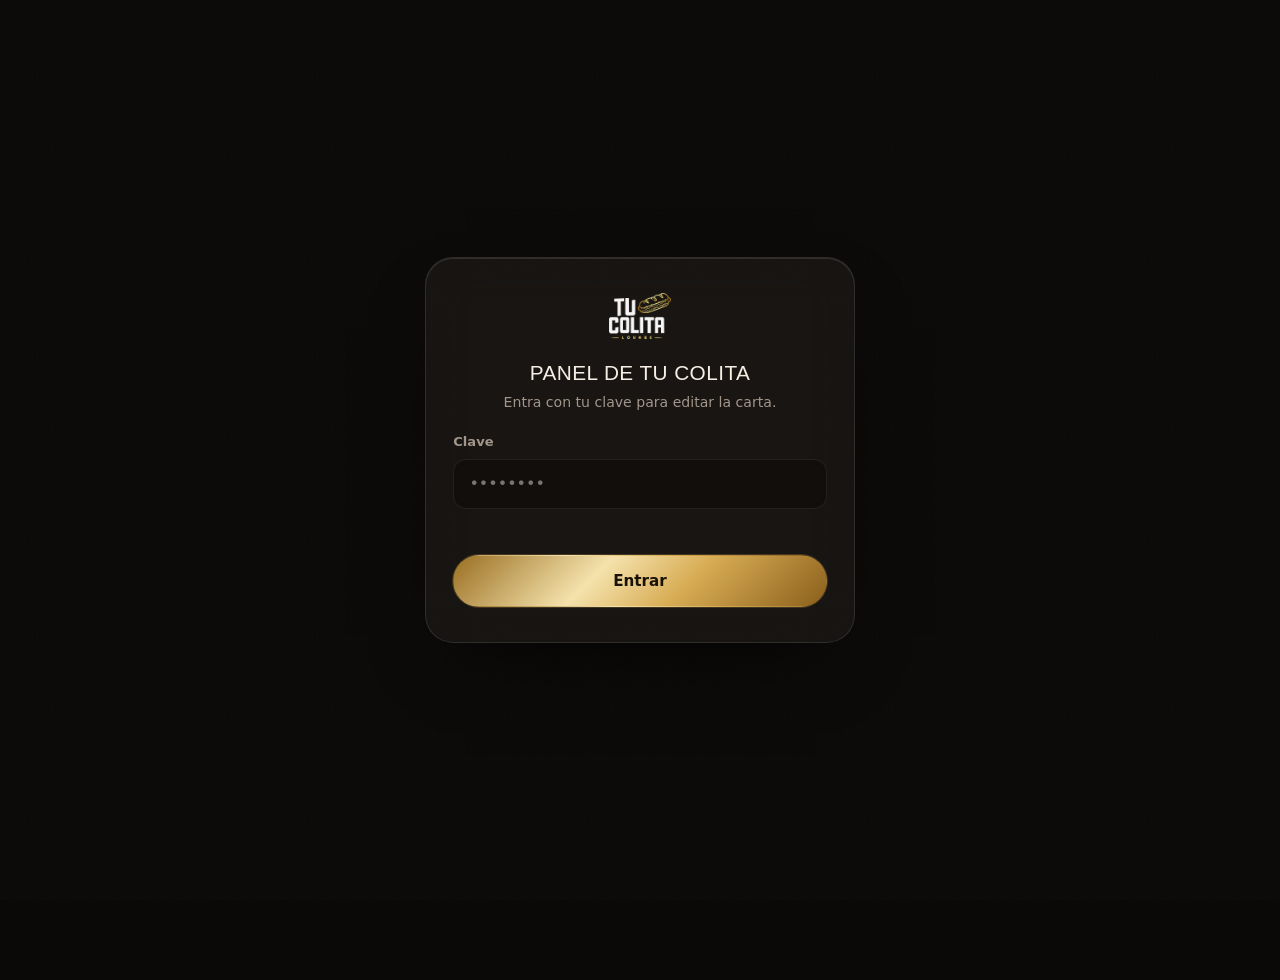
==== commit 2ed730be: "Panel estilo caja registradora, pie reordenado y saludo por hora Panel - Se acabaron los campos técn" ====
--- a/admin.html
+++ b/admin.html
@@ -4,8 +4,21 @@
   <meta charset="UTF-8">
   <meta name="viewport" content="width=device-width, initial-scale=1">
   <title>Panel — Tu Colita Lounge</title>
-  <!-- Fuera de los buscadores. Esto lo oculta, no lo protege: la protección real es el token. -->
   <meta name="robots" content="noindex, nofollow">
+  <meta name="theme-color" content="#0B0908">
+  <meta name="referrer" content="no-referrer">
+  <!-- El panel solo puede hablar con el sitio, con GitHub y con el
+       servicio de contactos. Cualquier otra salida queda bloqueada. -->
+  <meta http-equiv="Content-Security-Policy" content="
+    default-src 'self';
+    img-src 'self' data: blob:;
+    style-src 'self' 'unsafe-inline' https://fonts.googleapis.com;
+    font-src https://fonts.gstatic.com;
+    script-src 'self';
+    connect-src 'self' https://api.github.com https://script.google.com https://script.googleusercontent.com https://formspree.io;
+    base-uri 'none';
+    form-action 'self';
+    object-src 'none'">
 
   <link rel="icon" type="image/png" sizes="32x32" href="imagenes/favicon-32.png">
   <link rel="apple-touch-icon" href="imagenes/apple-touch-icon.png">
@@ -17,75 +30,62 @@
 </head>
 <body class="admin">
 
-  <!-- ============ PANTALLA DE ENTRADA ============ -->
-  <section class="adm-entrada" id="pantalla-entrada">
+  <!-- ENTRAR -->
+  <section class="adm-entrada" id="pantalla-clave">
     <div class="adm-entrada__caja">
       <img src="imagenes/marca-chica.webp" alt="Tu Colita Lounge" width="300" height="220">
       <h1>Panel de Tu Colita</h1>
-
-      <!-- Desbloqueo con PIN (solo aparece si hay un token cifrado guardado) -->
-      <form id="form-pin" style="display:none" novalidate>
-        <div class="campo">
-          <label for="pin-desbloqueo">PIN de este dispositivo</label>
-          <input type="password" id="pin-desbloqueo" inputmode="numeric" autocomplete="off" maxlength="6" placeholder="••••">
-        </div>
-        <p class="adm-error" id="error-pin"></p>
-        <button class="btn btn--oro" type="submit" style="width:100%;margin-top:1rem">Desbloquear</button>
-        <button class="btn btn--fantasma" type="button" id="olvidar-pin" style="width:100%;margin-top:.5rem">Entrar con otro token</button>
+      <p class="adm-sub">Entra con tu clave para editar la carta.</p>
+      <form id="form-clave" novalidate>
+        <div class="campo">
+          <label for="campo-clave">Clave</label>
+          <input type="password" id="campo-clave" autocomplete="current-password" placeholder="••••••••">
+        </div>
+        <p class="adm-error" id="error-clave" role="alert"></p>
+        <button class="btn btn--oro" type="submit" style="width:100%;margin-top:1rem">Entrar</button>
       </form>
-
-      <form id="form-entrada" novalidate>
-        <div class="campo">
-          <label for="campo-repo">Repositorio (usuario/repositorio)</label>
-          <input type="text" id="campo-repo" autocomplete="off" spellcheck="false" placeholder="usuario/tucolita">
-        </div>
-        <div class="campo">
-          <label for="campo-rama">Rama</label>
-          <input type="text" id="campo-rama" autocomplete="off" spellcheck="false" value="main">
-        </div>
-        <div class="campo">
-          <label for="campo-token">Token de acceso</label>
-          <input type="password" id="campo-token" autocomplete="off" spellcheck="false" placeholder="github_pat_…">
-        </div>
-        <div class="campo">
-          <label for="campo-pin">PIN opcional (4 a 6 dígitos) <span class="ayuda">Cifra el token en este dispositivo. Es una barrera contra un celular desbloqueado en manos ajenas, no contra un atacante serio.</span></label>
-          <input type="password" id="campo-pin" inputmode="numeric" autocomplete="off" maxlength="6" placeholder="Déjalo vacío si no lo quieres">
-        </div>
-        <div class="campo campo--fila">
-          <input type="checkbox" id="campo-recordar" checked style="width:20px;height:20px;min-height:0;accent-color:var(--oro)">
-          <label for="campo-recordar" style="margin:0">Recordar en este dispositivo</label>
-        </div>
-        <p class="adm-error" id="error-entrada" role="alert"></p>
-        <button class="btn btn--oro" type="submit" id="boton-entrar" style="width:100%;margin-top:1.2rem">Entrar</button>
+    </div>
+  </section>
+
+  <!-- CONECTAR (solo la primera vez en cada dispositivo) -->
+  <section class="adm-entrada" id="pantalla-conexion" hidden>
+    <div class="adm-entrada__caja">
+      <img src="imagenes/marca-chica.webp" alt="Tu Colita Lounge" width="300" height="220">
+      <h1>Conectar este celular</h1>
+      <p class="adm-sub">Solo se hace una vez. Después entras únicamente con tu clave.</p>
+      <form id="form-conexion" novalidate>
+        <div class="campo">
+          <label for="campo-codigo">Código de conexión</label>
+          <input type="password" id="campo-codigo" autocomplete="off" spellcheck="false" placeholder="Pégalo aquí">
+          <span class="ayuda">Queda guardado y cifrado en este celular. No vuelve a pedirse.</span>
+        </div>
+        <p class="adm-error" id="error-conexion" role="alert"></p>
+        <button class="btn btn--oro" type="submit" style="width:100%;margin-top:1rem">Conectar</button>
       </form>
-
       <details class="plegable">
-        <summary>¿Cómo consigo el token?</summary>
+        <summary>¿De dónde saco el código?</summary>
         <div class="plegable__cuerpo">
           <ol>
-            <li>Entra a <strong>github.com/settings/personal-access-tokens</strong> e inicia sesión con la cuenta dueña del sitio.</li>
-            <li>Toca el botón verde <strong>"Generate new token"</strong> y elige <strong>"Fine-grained token"</strong>.</li>
-            <li>En <strong>"Token name"</strong> escribe: <em>Panel Tu Colita</em>. En <strong>"Expiration"</strong> elige 1 año y anota la fecha en tu calendario.</li>
-            <li>En <strong>"Repository access"</strong> marca <strong>"Only select repositories"</strong> y elige únicamente el repositorio del sitio.</li>
-            <li>En <strong>"Permissions" → "Repository permissions"</strong> busca <strong>"Contents"</strong> y ponlo en <strong>"Read and write"</strong>. Nada más.</li>
-            <li>Toca <strong>"Generate token"</strong> y copia el código que aparece. <strong>Solo se muestra una vez.</strong></li>
-            <li>Pégalo aquí arriba en "Token de acceso" y toca "Entrar".</li>
+            <li>Entra a <strong>github.com/settings/personal-access-tokens</strong> con la cuenta del sitio.</li>
+            <li>Botón <strong>"Generate new token"</strong> → <strong>"Fine-grained token"</strong>.</li>
+            <li>Nombre: <em>Panel Tu Colita</em>. Vencimiento: 1 año. Anota la fecha.</li>
+            <li><strong>Repository access</strong> → <strong>Only select repositories</strong> → elige el repositorio del sitio.</li>
+            <li><strong>Permissions → Repository permissions → Contents</strong> → <strong>Read and write</strong>. Nada más.</li>
+            <li><strong>Generate token</strong>, copia el código y pégalo arriba. Solo se ve una vez.</li>
           </ol>
-          <p style="margin-top:.8rem">Cuando el token venza, se repiten estos mismos pasos y se pega el nuevo.</p>
+          <p style="margin-top:.8rem">Cuando venza (al año), se repite esto y listo.</p>
         </div>
       </details>
     </div>
   </section>
 
-  <!-- ============ PANEL PRINCIPAL ============ -->
-  <div id="panel" style="display:none">
+  <!-- PANEL -->
+  <div id="panel" hidden>
     <header class="adm-cab">
       <div class="adm-cab__fila">
         <img src="imagenes/marca-chica.webp" alt="" width="300" height="220">
-        <div class="adm-cab__estado" id="estado-conexion">Conectando…</div>
+        <span class="adm-cab__estado" id="estado-conexion"></span>
         <div class="adm-cab__acciones">
-          <button class="btn btn--borde" type="button" id="boton-preview">Vista previa</button>
-          <button class="btn btn--oro" type="button" id="boton-publicar" disabled>Publicar cambios</button>
           <button class="btn btn--fantasma" type="button" id="boton-salir">Salir</button>
         </div>
       </div>
@@ -93,131 +93,166 @@
 
     <main>
       <nav class="adm-pestanas" aria-label="Secciones del panel">
-        <button class="adm-pestana activa" data-pestana="menu" type="button">Menú</button>
+        <button class="adm-pestana activa" data-pestana="productos" type="button">Productos</button>
         <button class="adm-pestana" data-pestana="negocio" type="button">Negocio</button>
-        <button class="adm-pestana" data-pestana="preapertura" type="button">Preapertura</button>
+        <button class="adm-pestana" data-pestana="apertura" type="button">Apertura</button>
         <button class="adm-pestana" data-pestana="contactos" type="button">Contactos</button>
         <button class="adm-pestana" data-pestana="ayuda" type="button">Ayuda</button>
       </nav>
 
-      <!-- PESTAÑA MENÚ -->
-      <section id="pestana-menu" data-panel-de="menu">
-        <div style="display:flex;gap:.6rem;flex-wrap:wrap;margin-bottom:1rem">
-          <button class="btn btn--oro" type="button" id="boton-nuevo-producto">+ Nuevo producto</button>
-          <button class="btn btn--borde" type="button" id="boton-respaldo">Descargar respaldo</button>
-          <button class="btn btn--borde" type="button" id="boton-restaurar">Restaurar desde archivo</button>
-          <input type="file" id="archivo-restaurar" accept="application/json,.json" style="display:none">
-        </div>
-        <div class="campo" style="margin-bottom:1rem">
-          <input type="search" id="buscar-producto-admin" placeholder="Buscar un producto…" aria-label="Buscar un producto">
-        </div>
-        <div id="lista-categorias"></div>
-      </section>
-
-      <!-- PESTAÑA NEGOCIO -->
-      <section id="pestana-negocio" data-panel-de="negocio" style="display:none">
-        <h2 style="font-size:1.1rem;margin-bottom:1rem">Horarios</h2>
+      <!-- PRODUCTOS -->
+      <section id="pestana-productos" data-panel-de="productos">
+        <div class="adm-barra">
+          <div class="adm-buscar">
+            <svg width="18" height="18" viewBox="0 0 24 24" fill="none" stroke="currentColor" stroke-width="1.7" stroke-linecap="round" aria-hidden="true"><circle cx="11" cy="11" r="7"/><line x1="16.5" y1="16.5" x2="21" y2="21"/></svg>
+            <input type="search" id="buscar-producto" placeholder="Buscar producto…" aria-label="Buscar producto">
+          </div>
+          <button class="btn btn--oro" type="button" id="boton-nuevo">
+            <svg width="16" height="16" viewBox="0 0 24 24" fill="none" stroke="currentColor" stroke-width="2.1" stroke-linecap="round" aria-hidden="true"><line x1="12" y1="5" x2="12" y2="19"/><line x1="5" y1="12" x2="19" y2="12"/></svg>
+            Agregar
+          </button>
+        </div>
+
+        <div class="adm-filtros" id="filtros-categoria" role="group" aria-label="Filtrar por categoría"></div>
+
+        <p class="adm-resumen" id="resumen-productos"></p>
+        <div class="adm-productos" id="rejilla-productos"></div>
+        <p class="adm-vacio" id="sin-productos" hidden>No hay productos con esa búsqueda.</p>
+
+        <div class="adm-pie-acciones">
+          <button class="btn btn--vidrio" type="button" id="boton-respaldo">Descargar respaldo</button>
+          <button class="btn btn--vidrio" type="button" id="boton-restaurar">Restaurar respaldo</button>
+          <input type="file" id="archivo-restaurar" accept="application/json,.json" hidden>
+        </div>
+      </section>
+
+      <!-- NEGOCIO -->
+      <section id="pestana-negocio" data-panel-de="negocio" hidden>
+        <h2 class="adm-titulo">Horarios</h2>
         <div id="editor-horarios"></div>
 
-        <h2 style="font-size:1.1rem;margin:2rem 0 .4rem">Datos del negocio</h2>
+        <h2 class="adm-titulo">Datos del negocio</h2>
         <div class="campo"><label for="neg-telefono">Teléfono</label><input type="text" id="neg-telefono"></div>
         <div class="campo"><label for="neg-direccion">Dirección</label><input type="text" id="neg-direccion"></div>
-        <div class="campo"><label for="neg-instagram">Instagram (enlace completo)</label><input type="url" id="neg-instagram"></div>
-        <div class="campo"><label for="neg-tiktok">TikTok (enlace completo)</label><input type="url" id="neg-tiktok"></div>
-        <div class="campo"><label for="neg-facebook">Facebook (enlace completo)</label><input type="url" id="neg-facebook"></div>
-        <div class="campo"><label for="neg-vigencia">Línea de vigencia de la carta <span class="ayuda">Se muestra al pie del menú. Ej.: "Precios vigentes desde el 15 de noviembre de 2026."</span></label><input type="text" id="neg-vigencia"></div>
-
-        <h2 style="font-size:1.1rem;margin:2rem 0 .4rem">Textos de la página de inicio</h2>
-        <div class="campo"><label for="neg-hero-titulo">Titular grande</label><input type="text" id="neg-hero-titulo"></div>
+        <div class="campo"><label for="neg-instagram">Instagram</label><input type="url" id="neg-instagram"></div>
+        <div class="campo"><label for="neg-tiktok">TikTok</label><input type="url" id="neg-tiktok"></div>
+        <div class="campo"><label for="neg-facebook">Facebook</label><input type="url" id="neg-facebook"></div>
+        <div class="campo"><label for="neg-vigencia">Línea de vigencia de la carta <span class="ayuda">Sale al pie del menú.</span></label><input type="text" id="neg-vigencia"></div>
+
+        <h2 class="adm-titulo">Textos de la portada</h2>
+        <div class="campo"><label for="neg-hero-titulo">Titular</label><input type="text" id="neg-hero-titulo"></div>
         <div class="campo"><label for="neg-hero-bajada">Frase bajo el titular</label><textarea id="neg-hero-bajada"></textarea></div>
+        <div class="campo"><label for="neg-hero-voz">Frase en cursiva</label><input type="text" id="neg-hero-voz"></div>
         <div class="campo"><label for="neg-concepto-titulo">Título de "El sitio"</label><input type="text" id="neg-concepto-titulo"></div>
-        <div class="campo"><label for="neg-concepto-p1">Párrafo 1 de "El sitio"</label><textarea id="neg-concepto-p1"></textarea></div>
-        <div class="campo"><label for="neg-concepto-p2">Párrafo 2 de "El sitio"</label><textarea id="neg-concepto-p2"></textarea></div>
+        <div class="campo"><label for="neg-concepto-p1">Párrafo 1</label><textarea id="neg-concepto-p1"></textarea></div>
+        <div class="campo"><label for="neg-concepto-p2">Párrafo 2</label><textarea id="neg-concepto-p2"></textarea></div>
         <div class="campo"><label for="neg-noche-titulo">Título de "La noche"</label><input type="text" id="neg-noche-titulo"></div>
         <div class="campo"><label for="neg-noche-parrafo">Párrafo de "La noche"</label><textarea id="neg-noche-parrafo"></textarea></div>
         <div class="campo"><label for="neg-noche-epigrafe">Frase en cursiva de "La noche"</label><input type="text" id="neg-noche-epigrafe"></div>
         <div class="campo"><label for="neg-muro-parrafo">Párrafo de "El muro"</label><textarea id="neg-muro-parrafo"></textarea></div>
-        <button class="btn btn--oro" type="button" id="boton-guardar-negocio" style="margin-top:1.2rem">Guardar estos cambios en memoria</button>
-        <p class="ayuda" style="color:var(--tinta-tenue);font-size:.8rem;margin-top:.5rem">Después de guardar en memoria, toca "Publicar cambios" arriba para que salgan a la web.</p>
-      </section>
-
-      <!-- PESTAÑA PREAPERTURA -->
-      <section id="pestana-preapertura" data-panel-de="preapertura" style="display:none">
-        <div class="adm-codigo" style="margin-bottom:1.4rem">
-          <span class="adm-codigo__etiqueta">Modo preapertura</span>
-          <button class="interruptor" type="button" role="switch" aria-checked="true" id="interruptor-preapertura" aria-label="Modo preapertura"></button>
-        </div>
-        <div class="campo">
-          <label for="pre-fecha">Fecha y hora de apertura <span class="ayuda">Hora de Colombia.</span></label>
+        <button class="btn btn--vidrio" type="button" id="boton-guardar-negocio" style="margin-top:1.2rem">Guardar cambios</button>
+      </section>
+
+      <!-- APERTURA -->
+      <section id="pestana-apertura" data-panel-de="apertura" hidden>
+        <div class="adm-fila-switch">
+          <div>
+            <strong>Cortina de preapertura</strong>
+            <span class="ayuda">Mientras esté encendida, la gente ve la cuenta regresiva.</span>
+          </div>
+          <button class="interruptor" type="button" role="switch" aria-checked="true" id="switch-preapertura" aria-label="Cortina de preapertura"></button>
+        </div>
+        <div class="campo">
+          <label for="pre-fecha">Fecha y hora de apertura <span class="ayuda">Hora de Colombia. Al llegar, la cortina se quita sola.</span></label>
           <input type="datetime-local" id="pre-fecha">
         </div>
-        <div class="campo"><label for="pre-titulo">Titular de la puerta</label><input type="text" id="pre-titulo"></div>
+        <div class="campo"><label for="pre-titulo">Titular de la cortina</label><input type="text" id="pre-titulo"></div>
         <div class="campo"><label for="pre-bajada">Frase bajo el titular</label><input type="text" id="pre-bajada"></div>
         <div class="campo"><label for="pre-captacion">Invitación a dejar el contacto</label><input type="text" id="pre-captacion"></div>
-        <div class="campo"><label for="pre-endpoint">Dirección de captación de contactos <span class="ayuda">La URL del Google Apps Script o Formspree. Los pasos están en el archivo LEEME.</span></label><input type="url" id="pre-endpoint" placeholder="https://script.google.com/macros/s/…/exec"></div>
-        <button class="btn btn--oro" type="button" id="boton-guardar-preapertura" style="margin-top:.6rem">Guardar estos cambios en memoria</button>
-
-        <h2 style="font-size:1.1rem;margin:2.2rem 0 .8rem">Códigos de invitado</h2>
-        <div class="campo campo--fila" style="grid-template-columns:1fr auto">
-          <input type="text" id="etiqueta-codigo" placeholder="Etiqueta: PRENSA, FAMILIA, PROVEEDORES…" style="text-transform:uppercase">
-          <button class="btn btn--borde" type="button" id="boton-crear-codigo">Crear código</button>
-        </div>
-        <div id="codigo-recien-creado"></div>
-        <div id="lista-codigos" style="margin-top:1rem"></div>
-      </section>
-
-      <!-- PESTAÑA CONTACTOS -->
-      <section id="pestana-contactos" data-panel-de="contactos" style="display:none">
-        <div style="display:flex;gap:.6rem;flex-wrap:wrap;align-items:center;margin-bottom:1rem">
-          <button class="btn btn--borde" type="button" id="boton-cargar-contactos">Actualizar lista</button>
+        <div class="campo"><label for="pre-endpoint">Dirección para recibir contactos <span class="ayuda">Los pasos están en la pestaña Ayuda.</span></label><input type="url" id="pre-endpoint" placeholder="https://script.google.com/…/exec"></div>
+        <button class="btn btn--vidrio" type="button" id="boton-guardar-apertura">Guardar cambios</button>
+
+        <h2 class="adm-titulo">Códigos de invitado</h2>
+        <div class="adm-barra">
+          <div class="adm-buscar" style="flex:1">
+            <input type="text" id="etiqueta-codigo" placeholder="Etiqueta: PRENSA, FAMILIA…" style="text-transform:uppercase;padding-left:1rem">
+          </div>
+          <button class="btn btn--vidrio" type="button" id="boton-crear-codigo">Crear</button>
+        </div>
+        <div id="codigo-nuevo"></div>
+        <div id="lista-codigos"></div>
+      </section>
+
+      <!-- CONTACTOS -->
+      <section id="pestana-contactos" data-panel-de="contactos" hidden>
+        <div class="adm-barra">
+          <button class="btn btn--vidrio" type="button" id="boton-cargar-contactos">Actualizar</button>
           <button class="btn btn--oro" type="button" id="boton-csv" disabled>Descargar CSV</button>
-          <span id="contador-contactos" style="color:var(--tinta-tenue);font-size:.85rem"></span>
-        </div>
-        <div class="campo" style="margin-bottom:1rem">
-          <input type="search" id="buscar-contacto" placeholder="Buscar un contacto…" aria-label="Buscar un contacto">
+        </div>
+        <p class="adm-resumen" id="contador-contactos"></p>
+        <div class="adm-buscar" style="margin-bottom:1rem">
+          <input type="search" id="buscar-contacto" placeholder="Buscar contacto…" aria-label="Buscar contacto" style="padding-left:1rem">
         </div>
         <div id="tabla-contactos" style="overflow-x:auto"></div>
       </section>
 
-      <!-- PESTAÑA AYUDA -->
-      <section id="pestana-ayuda" data-panel-de="ayuda" style="display:none">
+      <!-- AYUDA -->
+      <section id="pestana-ayuda" data-panel-de="ayuda" hidden>
         <details class="plegable" open>
-          <summary>Cómo funciona esto</summary>
+          <summary>Cómo funciona</summary>
           <div class="plegable__cuerpo">
-            <p>Cada vez que tocas <strong>"Publicar cambios"</strong>, el panel guarda los archivos del sitio y la web real se actualiza sola en menos de un minuto. No hay que subir nada por ningún otro lado.</p>
-            <p style="margin-top:.6rem">Los cambios que haces quedan primero <strong>en memoria</strong> (verás el contador arriba). Nada sale a la web hasta que tocas "Publicar cambios".</p>
+            <p>Lo que editas queda guardado en el celular hasta que tocas <strong>"Publicar"</strong>. Al publicar, la web real se actualiza sola en menos de un minuto.</p>
+            <p style="margin-top:.6rem">Lo que más vas a usar: el interruptor de cada producto para marcarlo agotado. Un toque y publicar.</p>
           </div>
         </details>
         <details class="plegable">
-          <summary>El token: qué es y cómo renovarlo</summary>
+          <summary>Recibir los contactos de la cortina</summary>
           <div class="plegable__cuerpo">
             <ol>
-              <li>Entra a <strong>github.com/settings/personal-access-tokens</strong>.</li>
-              <li><strong>"Generate new token"</strong> → <strong>"Fine-grained token"</strong>.</li>
-              <li>Nombre: <em>Panel Tu Colita</em>. Vencimiento: 1 año (anótalo).</li>
-              <li><strong>"Repository access"</strong> → <strong>"Only select repositories"</strong> → solo el repositorio del sitio.</li>
-              <li><strong>"Permissions" → "Contents"</strong> → <strong>"Read and write"</strong>. Nada más.</li>
-              <li>Generar, copiar (se ve una sola vez) y pegarlo en la pantalla de entrada del panel.</li>
+              <li>Crea una hoja en <strong>sheets.google.com</strong> con estos títulos en la fila 1: <em>fecha, contacto, tipo, origen, utm_source, utm_medium, utm_campaign</em>.</li>
+              <li>Menú <strong>Extensiones → Apps Script</strong>, pega el código que te pasaron con el sitio y guarda.</li>
+              <li><strong>Implementar → Nueva implementación → Aplicación web</strong>. Acceso: <strong>Cualquier persona</strong>.</li>
+              <li>Copia la dirección que termina en <code>/exec</code> y pégala en la pestaña Apertura.</li>
             </ol>
           </div>
         </details>
         <details class="plegable">
           <summary>Si algo sale mal</summary>
           <div class="plegable__cuerpo">
-            <ul style="padding-left:1.2rem;display:grid;gap:.5rem">
-              <li><strong>"El token no sirve"</strong>: casi siempre está vencido. Genera uno nuevo con los pasos de arriba.</li>
-              <li><strong>"Alguien publicó cambios desde otro dispositivo"</strong>: otra persona (u otro celular) publicó mientras editabas. Elige "Recargar" para ver lo último antes de volver a hacer tus cambios.</li>
-              <li><strong>Se dañó el menú</strong>: usa "Restaurar desde archivo" en la pestaña Menú con el último respaldo que hayas descargado.</li>
-              <li><strong>La web no se actualiza</strong>: espera dos minutos y recarga con el navegador en modo incógnito. Si sigue igual, escribe a Saenz Deluxe.</li>
+            <ul class="adm-lista">
+              <li><strong>"El código de conexión no sirve":</strong> se venció. Genera uno nuevo con los pasos de la pantalla de conexión.</li>
+              <li><strong>"Alguien publicó desde otro lado":</strong> otro celular publicó mientras editabas. Elige recargar para ver lo último.</li>
+              <li><strong>Se dañó la carta:</strong> usa "Restaurar respaldo" con el último archivo que descargaste.</li>
+              <li><strong>La web no cambia:</strong> espera dos minutos y abre en una pestaña nueva.</li>
             </ul>
-            <p style="margin-top:.8rem"><strong>Contacto de soporte:</strong> Saenz Deluxe — quien te entregó este sitio.</p>
           </div>
         </details>
+        <details class="plegable">
+          <summary>Cambiar la clave</summary>
+          <div class="plegable__cuerpo">
+            <p>Escribe la clave nueva y el panel te da el texto que hay que reemplazar en el archivo <code>datos/negocio.json</code>, en el campo <code>adminHash</code>.</p>
+            <div class="campo">
+              <label for="clave-nueva">Clave nueva</label>
+              <input type="text" id="clave-nueva" autocomplete="off">
+            </div>
+            <button class="btn btn--vidrio" type="button" id="boton-hash">Generar</button>
+            <p class="adm-hash" id="resultado-hash"></p>
+          </div>
+        </details>
       </section>
     </main>
+
+    <!-- Barra flotante de publicación -->
+    <div class="adm-publicar" id="barra-publicar" hidden>
+      <span id="texto-pendientes"></span>
+      <div class="adm-publicar__botones">
+        <button class="btn btn--vidrio" type="button" id="boton-preview">Vista previa</button>
+        <button class="btn btn--oro" type="button" id="boton-publicar">Publicar</button>
+      </div>
+    </div>
   </div>
 
-  <!-- MODAL DE PRODUCTO -->
+  <!-- Editor de producto -->
   <div class="adm-modal" id="modal-producto" role="dialog" aria-modal="true" aria-labelledby="modal-titulo">
     <div class="adm-modal__caja">
       <div class="adm-modal__cab">
@@ -232,11 +267,11 @@
           <label for="prod-categoria">Categoría</label>
           <select id="prod-categoria"></select>
         </div>
-        <div class="campo" id="campo-categoria-nueva" style="display:none">
+        <div class="campo" id="campo-categoria-nueva" hidden>
           <label for="prod-categoria-nueva">Nombre de la categoría nueva</label>
           <input type="text" id="prod-categoria-nueva">
         </div>
-        <div class="campo"><label for="prod-descripcion">Descripción (corta, qué trae)</label><textarea id="prod-descripcion"></textarea></div>
+        <div class="campo"><label for="prod-descripcion">Descripción <span class="ayuda">Qué trae. Corto.</span></label><textarea id="prod-descripcion"></textarea></div>
         <div class="campo">
           <label for="prod-precio">Precio <span class="ayuda" id="precio-formateado"></span></label>
           <input type="number" id="prod-precio" inputmode="numeric" min="0" step="500" required>
@@ -250,19 +285,19 @@
             <label><input type="checkbox" value="sin licor" name="etiqueta">Sin licor</label>
           </div>
         </div>
-        <div class="campo campo--fila">
+        <div class="adm-fila-switch">
+          <div><strong>Agotado</strong><span class="ayuda">No se puede pedir mientras esté marcado.</span></div>
           <button class="interruptor" type="button" role="switch" aria-checked="false" id="prod-agotado" aria-label="Agotado"></button>
-          <label style="margin:0">Agotado</label>
-        </div>
-        <div class="campo">
-          <label for="prod-imagen">Foto (opcional) <span class="ayuda">Puedes tomarla con la cámara. El panel la comprime solo.</span></label>
+        </div>
+        <div class="campo">
+          <label for="prod-imagen">Foto <span class="ayuda">Puedes tomarla con la cámara.</span></label>
           <input type="file" id="prod-imagen" accept="image/*" capture="environment">
-          <img class="adm-imagen-preview" id="prod-imagen-preview" alt="Vista previa de la foto del producto">
+          <img class="adm-imagen-preview" id="prod-imagen-preview" alt="Vista previa de la foto">
         </div>
         <p class="adm-error" id="error-producto" role="alert"></p>
         <div class="adm-acciones-modal">
-          <button class="btn btn--borde" type="button" id="cancelar-producto">Cancelar</button>
-          <button class="btn btn--oro" type="submit">Guardar en memoria</button>
+          <button class="btn btn--vidrio" type="button" id="borrar-producto">Eliminar</button>
+          <button class="btn btn--oro" type="submit">Guardar</button>
         </div>
       </form>
     </div>
--- a/estilos.css
+++ b/estilos.css
@@ -73,6 +73,11 @@
   --voz:            "Fraunces", Georgia, serif;
 
   --grano-opacidad: .03;
+
+  /* Margen lateral real del contenedor. Los bloques que salen a sangre
+     lo usan en negativo: calcularlo con 50vw fallaba cuando el bloque
+     ocupaba solo una columna de la rejilla y se pasaba de la pantalla. */
+  --margen-lateral: max(1.25rem, calc((100vw - 1160px) / 2));
 }
 
 /* Modo día ("Tarde"): reasignación cálida clara. El oro se conserva,
@@ -110,6 +115,10 @@
    ------------------------------------------------------------ */
 *,*::before,*::after{ box-sizing:border-box; margin:0; padding:0 }
 
+/* Varias piezas llevan display propio, que le gana al atributo hidden.
+   Esta regla hace que hidden signifique siempre lo que dice. */
+[hidden]{ display:none !important }
+
 html{
   scroll-behavior:smooth;
   -webkit-text-size-adjust:100%;
@@ -393,6 +402,36 @@
   display:flex; align-items:center;
   text-decoration:none;
   flex:none;
+  min-height:44px;
+}
+
+/* Conmutador Día / Noche: dos pastillas dentro de una cápsula de vidrio */
+.conmutador{
+  display:inline-flex;
+  padding:3px;
+  border-radius:99px;
+  border:1px solid var(--vidrio-borde);
+  background:var(--vidrio);
+  backdrop-filter:var(--desenfoque-sutil);
+  -webkit-backdrop-filter:var(--desenfoque-sutil);
+  box-shadow:var(--vidrio-brillo);
+  flex:none;
+}
+.conmutador button{
+  padding:.4rem .85rem;
+  min-height:36px;
+  border-radius:99px;
+  font-size:.7rem;
+  font-weight:700;
+  letter-spacing:.12em;
+  text-transform:uppercase;
+  color:var(--tinta-tenue);
+  transition:background var(--rapida), color var(--rapida);
+}
+.conmutador button[aria-pressed="true"]{
+  background:var(--vidrio-fuerte);
+  color:var(--oro-texto);
+  box-shadow:var(--vidrio-brillo);
 }
 .nav__logo img{
   height:34px; width:auto;
@@ -407,12 +446,14 @@
 }
 .nav__enlaces a{
   position:relative;
+  display:inline-flex;
+  align-items:center;
+  min-height:40px;
   text-decoration:none;
   font-weight:600;
   font-size:.9rem;
   color:var(--tinta-suave);
   transition:color var(--rapida);
-  padding-block:.3rem;
 }
 /* Subrayado dorado que crece desde el centro */
 .nav__enlaces a::after{
@@ -435,50 +476,98 @@
 }
 
 /* ------------------------------------------------------------
-   HERO
+   HERO — una sola pieza de vidrio flotando sobre el fondo.
+   Los orbes viven dentro de la tarjeta, así que el halo dorado
+   se ve como luz atrapada en el cristal.
    ------------------------------------------------------------ */
 .hero{
   min-height:100svh;
   display:flex;
   align-items:center;
+  position:relative;
+  padding:6.5rem 0 3.5rem;
+}
+.hero__tarjeta{
+  position:relative;
+  overflow:hidden;
   text-align:center;
-  position:relative;
-  padding:7.5rem 0 4.5rem;
-  overflow:hidden;
+  border-radius:clamp(20px, 3vw, 34px);
+  padding:clamp(2.6rem,6vw,4.6rem) clamp(1.4rem,4vw,3.5rem);
+  background:
+    radial-gradient(ellipse 90% 70% at 50% -10%, rgba(216,172,84,.13), transparent 68%),
+    var(--vidrio);
+  backdrop-filter:var(--desenfoque);
+  -webkit-backdrop-filter:var(--desenfoque);
+  border:1px solid var(--vidrio-borde);
+  box-shadow:var(--vidrio-brillo), var(--vidrio-hondo), var(--sombra-honda);
 }
 .hero__interior{ position:relative; z-index:2 }
 
-/* El emblema flota y responde muy sutilmente al puntero */
-.hero__emblema{
-  width:clamp(190px, 38vw, 300px);
-  margin:0 auto 2.2rem;
-  filter:drop-shadow(0 0 70px rgba(216,172,84,.22));
+/* La marca del hero es el bloque sin círculo, a tamaño contenido:
+   el titular es el que manda, no el logo. */
+.hero__marca{
+  width:clamp(150px, 26vw, 215px);
+  height:auto;
+  margin:0 auto clamp(1.4rem,3vw,2rem);
+  filter:drop-shadow(0 0 48px rgba(216,172,84,.24));
   animation:flotar 7s ease-in-out infinite;
-  transform-style:preserve-3d;
   will-change:transform;
 }
 @keyframes flotar{
   0%,100%{ transform:translateY(0) }
-  50%    { transform:translateY(-10px) }
+  50%    { transform:translateY(-8px) }
+}
+
+.hero__kicker{
+  font-weight:700;
+  font-size:.72rem;
+  letter-spacing:.26em;
+  text-transform:uppercase;
+  color:var(--oro-texto);
+  margin-bottom:1rem;
 }
 
 .hero h1{
-  font-size:clamp(2.5rem, 8.4vw, 5rem);
-  line-height:.94;
-  max-width:15ch;
+  font-size:clamp(2.3rem, 7.4vw, 4.6rem);
+  line-height:.95;
+  max-width:16ch;
   margin-inline:auto;
 }
 .hero__bajada{
-  max-width:46ch;
-  margin:1.5rem auto 0;
-  color:var(--tinta-suave);
-  font-size:1.06rem;
-}
+  max-width:48ch;
+  margin:1.4rem auto 0;
+  color:var(--tinta-suave);
+  font-size:1.04rem;
+}
+.hero__voz{ display:block; margin-top:1.1rem; font-size:1.05rem; color:var(--oro-texto) }
 .hero__acciones{
   display:flex; flex-wrap:wrap; gap:.8rem;
   justify-content:center;
-  margin-top:2.4rem;
-}
+  margin-top:2.2rem;
+}
+
+/* Fila de atajos: pastillas pequeñas con icono */
+.atajos{
+  display:flex; flex-wrap:wrap; gap:.55rem;
+  justify-content:center;
+  margin-top:1.1rem;
+}
+.atajo{
+  display:inline-flex; align-items:center; gap:.45rem;
+  min-height:42px;
+  padding:.45rem 1rem;
+  border-radius:99px;
+  font-size:.82rem;
+  font-weight:600;
+  text-decoration:none;
+  color:var(--tinta-suave);
+  border:1px solid var(--vidrio-borde);
+  background:var(--vidrio);
+  backdrop-filter:var(--desenfoque-sutil);
+  -webkit-backdrop-filter:var(--desenfoque-sutil);
+  transition:color var(--rapida), border-color var(--rapida), transform var(--rapida);
+}
+.atajo:hover{ color:var(--oro-texto); border-color:var(--oro); transform:translateY(-2px) }
 
 /* Flecha de "sigue bajando" */
 .hero__abajo{
@@ -542,12 +631,19 @@
 .concepto p{ color:var(--tinta-suave); margin-top:1.2rem; max-width:56ch }
 .concepto__media{ margin-top:clamp(2rem,6vw,4.5rem) }
 
-/* Fichas de datos duros, separadas por filetes verticales */
+/* Fichas de datos duros: una sola tira de vidrio, separadas por filetes */
 .fichas{
   display:flex;
   flex-wrap:wrap;
   gap:clamp(1.2rem,3vw,2.4rem);
   margin-top:clamp(2.5rem,6vw,4rem);
+  padding:clamp(1.3rem,3vw,1.9rem) clamp(1.3rem,3vw,2.2rem);
+  border-radius:var(--radio-xl);
+  background:var(--vidrio);
+  backdrop-filter:var(--desenfoque-sutil);
+  -webkit-backdrop-filter:var(--desenfoque-sutil);
+  border:1px solid var(--vidrio-borde);
+  box-shadow:var(--vidrio-brillo);
 }
 .ficha{ flex:1 1 150px }
 .ficha__dato{
@@ -574,8 +670,8 @@
 .noche h2{ font-size:clamp(1.9rem,4.6vw,3.1rem) }
 .noche p{ color:var(--tinta-suave); margin-top:1.2rem; max-width:48ch }
 .noche .voz{ display:block; margin-top:1.8rem; font-size:1.12rem }
-/* La foto rompe el contenedor hacia el borde derecho */
-.noche__media{ margin-right:calc(50% - 50vw) }
+/* La foto rompe el contenedor hasta el borde derecho de la pantalla */
+.noche__media{ margin-right:calc(-1 * var(--margen-lateral)) }
 
 /* ------------------------------------------------------------
    PRÓXIMAMENTE — marco de vidrio donde irán las fotos del local.
@@ -599,8 +695,8 @@
   border:1px solid var(--vidrio-borde);
   box-shadow:var(--vidrio-brillo), var(--sombra);
 }
-.proximamente--alto{ aspect-ratio:4/5 }
-.proximamente--ancho{ aspect-ratio:16/10 }
+.proximamente--alto{ aspect-ratio:1/1; max-height:460px }
+.proximamente--ancho{ aspect-ratio:16/10; max-height:420px }
 /* Brillo que barre el marco muy de vez en cuando */
 .proximamente::after{
   content:"";
@@ -656,16 +752,21 @@
 }
 .muro__pie{ margin-top:1.6rem; display:flex; justify-content:center }
 
-/* 04 / LA CARTA — CTA ancho, sin precios (que den ganas, no cuentas) */
-.carta-cta{
+/* 04 / LA CARTA — tarjeta de vidrio, sin precios (que den ganas, no cuentas) */
+.carta-cta{ padding:clamp(1rem,4vw,2.5rem) 0 clamp(4rem,9vw,6rem) }
+.carta-cta__tarjeta{
   position:relative;
-  border-block:1px solid var(--linea);
-  padding:clamp(4rem,9vw,6.5rem) 0;
+  overflow:hidden;
   text-align:center;
-  overflow:hidden;
+  padding:clamp(2.8rem,7vw,4.5rem) clamp(1.4rem,4vw,3rem);
+  border-radius:clamp(20px, 3vw, 34px);
   background:
-    radial-gradient(ellipse 70% 120% at 50% 130%, rgba(216,172,84,.13), transparent 68%),
-    var(--superficie);
+    radial-gradient(ellipse 80% 120% at 50% 118%, rgba(216,172,84,.16), transparent 66%),
+    var(--vidrio);
+  backdrop-filter:var(--desenfoque);
+  -webkit-backdrop-filter:var(--desenfoque);
+  border:1px solid var(--vidrio-borde);
+  box-shadow:var(--vidrio-brillo), var(--vidrio-hondo), var(--sombra);
 }
 .carta-cta h2{ font-size:clamp(2rem,5.6vw,3.4rem) }
 .carta-cta__platos{
@@ -718,22 +819,48 @@
    ------------------------------------------------------------ */
 .footer{
   border-top:1px solid var(--linea);
-  padding:3.5rem 0 2.2rem;
+  padding:clamp(3rem,7vw,4.5rem) 0 2rem;
   background:var(--fondo-2);
 }
+/* Tres columnas que comparten línea de base arriba. En angosto se
+   apilan y todo queda centrado. */
 .footer__rejilla{
-  display:flex; flex-wrap:wrap;
-  gap:2.5rem;
-  align-items:flex-start;
-  justify-content:space-between;
-}
-.footer__marca img{ height:64px; width:auto; margin-bottom:1rem }
-.footer address{ font-style:normal; color:var(--tinta-suave); font-size:.9rem; line-height:1.8 }
-.footer__enlaces{ list-style:none; display:grid; gap:.6rem; font-size:.9rem }
-.footer__enlaces a{ color:var(--tinta-suave); text-decoration:none; transition:color var(--rapida) }
+  display:grid;
+  grid-template-columns:1.4fr 1fr 1fr;
+  gap:clamp(2rem,5vw,3.5rem);
+  align-items:start;
+}
+.footer__titulo{
+  font-size:.68rem;
+  font-weight:700;
+  letter-spacing:.24em;
+  text-transform:uppercase;
+  color:var(--tinta-tenue);
+  margin-bottom:1rem;
+}
+.footer__marca img{ height:88px; width:auto; margin-bottom:1.2rem }
+.footer address{ font-style:normal; color:var(--tinta-suave); font-size:.9rem; line-height:1.75 }
+.footer__tel{
+  display:inline-flex; align-items:center; gap:.45rem;
+  min-height:42px;
+  margin-top:.5rem;
+  font-weight:700;
+  color:var(--oro-texto);
+  text-decoration:none;
+}
+.footer__tel:hover{ color:var(--oro) }
+
+.footer__enlaces{ list-style:none; display:grid; font-size:.9rem }
+.footer__enlaces a{
+  display:inline-flex; align-items:center;
+  min-height:42px;
+  color:var(--tinta-suave);
+  text-decoration:none;
+  transition:color var(--rapida);
+}
 .footer__enlaces a:hover{ color:var(--oro-claro) }
 
-.redes{ display:flex; gap:.7rem }
+.redes{ display:flex; gap:.7rem; flex-wrap:wrap }
 .redes a{
   display:grid; place-items:center;
   width:46px; height:46px;
@@ -749,20 +876,39 @@
 .redes a:hover{ color:var(--oro-claro); border-color:var(--oro); transform:translateY(-3px) }
 
 .footer__legal{
-  margin-top:2.8rem;
+  margin-top:clamp(2.2rem,5vw,3rem);
   padding-top:1.5rem;
   border-top:1px solid var(--linea-suave);
   font-size:.78rem;
   color:var(--tinta-tenue);
   display:grid;
-  gap:.6rem;
-}
-.footer__legal a{ color:inherit }
-.aviso-licor{ max-width:70ch }
+  gap:.9rem;
+}
+.footer__legal a{
+  color:inherit;
+  display:inline-flex; align-items:center;
+  min-height:38px;
+}
+.aviso-licor{ max-width:70ch; line-height:1.7 }
 
 .footer__cierre{
-  display:flex; flex-wrap:wrap; gap:.8rem 1.2rem;
+  display:flex; flex-wrap:wrap; gap:.8rem 1.4rem;
   align-items:center; justify-content:space-between;
+}
+.footer__cierre p{ margin:0 }
+
+@media (max-width:860px){
+  .footer__rejilla{ grid-template-columns:1fr 1fr; gap:2.4rem }
+  .footer__marca{ grid-column:1 / -1 }
+}
+@media (max-width:560px){
+  .footer{ text-align:center }
+  .footer__rejilla{ grid-template-columns:1fr; justify-items:center; gap:2.6rem }
+  .footer__marca img{ margin-inline:auto }
+  .footer__enlaces{ justify-items:center }
+  .footer__legal{ justify-items:center }
+  .footer__cierre{ justify-content:center; text-align:center }
+  .aviso-licor{ text-align:center }
 }
 /* Botón de administración: discreto, al final del todo */
 .btn-admin{
@@ -849,7 +995,7 @@
   display:flex; align-items:center; gap:.9rem;
   min-height:64px;
 }
-.cab-menu__logo{ display:flex; align-items:center; text-decoration:none; flex:none }
+.cab-menu__logo{ display:flex; align-items:center; text-decoration:none; flex:none; min-height:44px }
 .cab-menu__logo img{ height:30px; width:auto }
 .cab-menu__acciones{
   margin-left:auto;
@@ -1003,8 +1149,8 @@
   overflow-x:auto;
   scrollbar-width:none;
   -webkit-overflow-scrolling:touch;
-  margin-inline:calc(50% - 50vw);
-  padding-inline:max(1.25rem, calc(50vw - 580px));
+  margin-inline:calc(-1 * var(--margen-lateral));
+  padding-inline:var(--margen-lateral);
 }
 .pastillas::-webkit-scrollbar{ display:none }
 .pastillas__fila{
@@ -1038,9 +1184,12 @@
 .categoria__cab p{
   color:var(--tinta-suave);
   font-size:.92rem;
-  margin:.45rem 0 1rem;
+  margin:.45rem 0 0;
   max-width:52ch;
 }
+/* El filete va siempre separado del bloque de arriba, haya descripción
+   o no: sin este margen el rombo se monta sobre las tildes del título. */
+.categoria__cab .filete{ margin-top:1.1rem }
 
 /* Tarjeta de producto */
 .productos{ display:grid; gap:.7rem }
@@ -1400,8 +1549,14 @@
   border:1px solid var(--vidrio-borde);
   box-shadow:var(--vidrio-brillo), var(--sombra-honda);
 }
-.adm-entrada__caja img{ height:72px; width:auto; margin:0 auto 1.3rem }
+.adm-entrada__caja img{ height:46px; width:auto; margin:0 auto 1.4rem }
 .adm-entrada__caja h1{ font-size:1.3rem; text-align:center }
+.adm-sub{
+  text-align:center;
+  font-size:.88rem;
+  color:var(--tinta-suave);
+  margin-top:.5rem;
+}
 
 .campo{ display:grid; gap:.4rem; margin-top:1.1rem }
 .campo label{ font-size:.82rem; font-weight:700; color:var(--tinta-suave) }
@@ -1493,39 +1648,171 @@
 }
 .adm-pestana.activa{ color:var(--oro-texto); border-bottom-color:var(--oro) }
 
-.adm-categoria{
-  border:1px solid var(--vidrio-borde);
+/* Barra de acciones: buscar + agregar */
+.adm-barra{
+  display:flex; gap:.6rem; align-items:center;
+  flex-wrap:wrap;
+  margin-bottom:1rem;
+}
+.adm-buscar{ position:relative; flex:1; min-width:180px }
+.adm-buscar svg{
+  position:absolute; left:1rem; top:50%;
+  transform:translateY(-50%);
+  color:var(--tinta-tenue);
+  pointer-events:none;
+}
+.adm-buscar input{
+  width:100%;
+  min-height:48px;
+  padding:.6rem 1rem .6rem 2.9rem;
+  border-radius:99px;
+  background:var(--vidrio);
+  border:1px solid var(--vidrio-borde);
+  color:var(--tinta);
+}
+.adm-buscar input:focus{ outline:none; border-color:var(--oro) }
+
+.adm-filtros{
+  display:flex; gap:.4rem;
+  overflow-x:auto;
+  scrollbar-width:none;
+  padding-bottom:.4rem;
+  margin-bottom:.8rem;
+}
+.adm-filtros::-webkit-scrollbar{ display:none }
+.adm-filtro{
+  white-space:nowrap;
+  min-height:38px;
+  padding:.4rem .9rem;
+  border-radius:99px;
+  font-size:.8rem;
+  font-weight:600;
+  color:var(--tinta-suave);
+  border:1px solid var(--vidrio-borde);
+  background:var(--vidrio);
+  transition:background var(--rapida), color var(--rapida);
+}
+.adm-filtro.activo{ background:var(--oro-degradado); color:#1A1207; border-color:transparent }
+
+.adm-resumen{ font-size:.8rem; color:var(--tinta-tenue); margin-bottom:.8rem }
+.adm-vacio{ text-align:center; color:var(--tinta-tenue); padding:2.5rem 1rem }
+.adm-titulo{ font-size:1.05rem; margin:2rem 0 1rem }
+.adm-lista{ padding-left:1.2rem; display:grid; gap:.55rem }
+.adm-hash{
+  font-family:ui-monospace, monospace;
+  font-size:.72rem;
+  color:var(--oro-texto);
+  word-break:break-all;
+  margin-top:.8rem;
+}
+
+/* Rejilla de productos, al estilo de una caja registradora */
+.adm-productos{
+  display:grid;
+  grid-template-columns:repeat(auto-fill, minmax(148px, 1fr));
+  gap:.7rem;
+}
+.adm-tarjeta{
+  position:relative;
+  display:flex; flex-direction:column;
+  text-align:left;
   border-radius:var(--radio);
-  background:var(--vidrio);
-  margin-bottom:.8rem;
   overflow:hidden;
-}
-.adm-categoria__cab{
-  display:flex; align-items:center; gap:.6rem;
-  padding:.9rem 1rem;
-  cursor:pointer;
-  user-select:none;
-}
-.adm-categoria__cab h3{ font-size:.95rem; letter-spacing:.04em; flex:1; min-width:0 }
-.adm-categoria__contador{ font-size:.75rem; color:var(--tinta-tenue); flex:none }
-.adm-categoria__flecha{ transition:transform var(--rapida); color:var(--tinta-tenue) }
-.adm-categoria.abierta .adm-categoria__flecha{ transform:rotate(180deg) }
-.adm-categoria__cuerpo{ display:none; border-top:1px solid var(--linea-suave) }
-.adm-categoria.abierta .adm-categoria__cuerpo{ display:block }
-
-.adm-producto{
-  display:flex; align-items:center; gap:.6rem;
-  padding:.7rem 1rem;
-  border-bottom:1px solid var(--linea-suave);
-}
-.adm-producto:last-child{ border-bottom:0 }
-.adm-producto__info{ flex:1; min-width:0 }
-.adm-producto__nombre{
-  font-weight:600; font-size:.92rem;
-  overflow:hidden; text-overflow:ellipsis; white-space:nowrap;
-}
-.adm-producto__precio{ font-size:.8rem; color:var(--tinta-suave) }
-.adm-producto.agotado .adm-producto__nombre{ color:var(--tinta-tenue); text-decoration:line-through }
+  background:var(--vidrio);
+  border:1px solid var(--vidrio-borde);
+  box-shadow:var(--vidrio-brillo);
+  transition:transform var(--rapida), border-color var(--rapida);
+}
+.adm-tarjeta:hover{ transform:translateY(-2px); border-color:var(--linea) }
+.adm-tarjeta__foto{
+  aspect-ratio:1;
+  width:100%;
+  object-fit:cover;
+  background:var(--superficie-2);
+  display:block;
+}
+.adm-tarjeta__sinfoto{
+  aspect-ratio:1;
+  display:grid; place-items:center;
+  background:
+    radial-gradient(ellipse at center, rgba(216,172,84,.09), transparent 70%),
+    var(--superficie-2);
+  color:var(--tinta-tenue);
+}
+.adm-tarjeta__cuerpo{ padding:.7rem .8rem .8rem; display:grid; gap:.15rem }
+.adm-tarjeta__nombre{
+  font-weight:700; font-size:.85rem; line-height:1.3;
+  display:-webkit-box; -webkit-line-clamp:2; -webkit-box-orient:vertical; overflow:hidden;
+}
+.adm-tarjeta__precio{ font-family:var(--display); font-size:1rem; color:var(--oro-texto) }
+.adm-tarjeta__pie{
+  display:flex; align-items:center; justify-content:space-between;
+  gap:.4rem;
+  padding:.5rem .6rem .6rem .8rem;
+  border-top:1px solid var(--linea-suave);
+  margin-top:auto;
+}
+.adm-tarjeta__rotulo{ font-size:.66rem; color:var(--tinta-tenue); font-weight:700; letter-spacing:.08em; text-transform:uppercase }
+.adm-tarjeta.agotado .adm-tarjeta__foto,
+.adm-tarjeta.agotado .adm-tarjeta__sinfoto{ opacity:.35 }
+.adm-tarjeta.agotado .adm-tarjeta__nombre{ color:var(--tinta-tenue) }
+.adm-tarjeta.agotado .adm-tarjeta__precio{ text-decoration:line-through; color:var(--tinta-tenue) }
+.adm-tarjeta__editar{
+  position:absolute; inset:0 0 auto 0;
+  height:100%;
+  width:100%;
+  z-index:1;
+}
+.adm-tarjeta__pie *{ position:relative; z-index:2 }
+
+/* Interruptor pequeño para la tarjeta */
+.interruptor--chico{ width:40px; height:24px }
+.interruptor--chico::after{ width:18px; height:18px }
+.interruptor--chico[aria-checked="true"]::after{ transform:translateX(16px) }
+
+.adm-fila-switch{
+  display:flex; align-items:center; gap:1rem;
+  justify-content:space-between;
+  padding:1rem 1.1rem;
+  border-radius:var(--radio);
+  background:var(--vidrio);
+  border:1px solid var(--vidrio-borde);
+  margin:1.2rem 0;
+}
+.adm-fila-switch .ayuda{ display:block; font-size:.78rem; color:var(--tinta-tenue); margin-top:.2rem }
+
+.adm-pie-acciones{
+  display:flex; gap:.6rem; flex-wrap:wrap;
+  margin-top:2.5rem;
+  padding-top:1.5rem;
+  border-top:1px solid var(--linea-suave);
+}
+
+/* Barra flotante de publicación */
+.adm-publicar{
+  position:fixed;
+  left:50%; bottom:1rem;
+  transform:translateX(-50%);
+  z-index:60;
+  width:min(680px, calc(100vw - 1.6rem));
+  display:flex; align-items:center; gap:1rem;
+  flex-wrap:wrap;
+  justify-content:space-between;
+  padding:.7rem .8rem .7rem 1.2rem;
+  border-radius:99px;
+  background:var(--elevada);
+  border:1px solid var(--linea);
+  box-shadow:var(--vidrio-brillo), var(--sombra-honda);
+  animation:subirModal .4s cubic-bezier(.16,1.08,.32,1) both;
+}
+.adm-publicar span{ font-size:.85rem; font-weight:700 }
+.adm-publicar__botones{ display:flex; gap:.5rem; margin-left:auto }
+.adm-publicar .btn{ min-height:42px; padding:.45rem 1.2rem; font-size:.85rem }
+@media (max-width:520px){
+  .adm-publicar{ border-radius:var(--radio-xl); justify-content:center; text-align:center }
+  .adm-publicar__botones{ margin-left:0; width:100% }
+  .adm-publicar__botones .btn{ flex:1 }
+}
 
 .btn-icono{
   display:grid; place-items:center;
@@ -1696,7 +1983,7 @@
   .noche__rejilla,
   .ubicacion__rejilla{ grid-template-columns:1fr }
   .concepto__media{ margin-top:0; max-width:440px }
-  .noche__media{ margin-inline:calc(50% - 50vw) }
+  .noche__media{ margin-inline:calc(-1 * var(--margen-lateral)) }
   .noche__media .proximamente{ border-radius:0; border-inline:0 }
   .noche__rejilla{ gap:2.5rem }
   .filtros{ gap:.45rem }
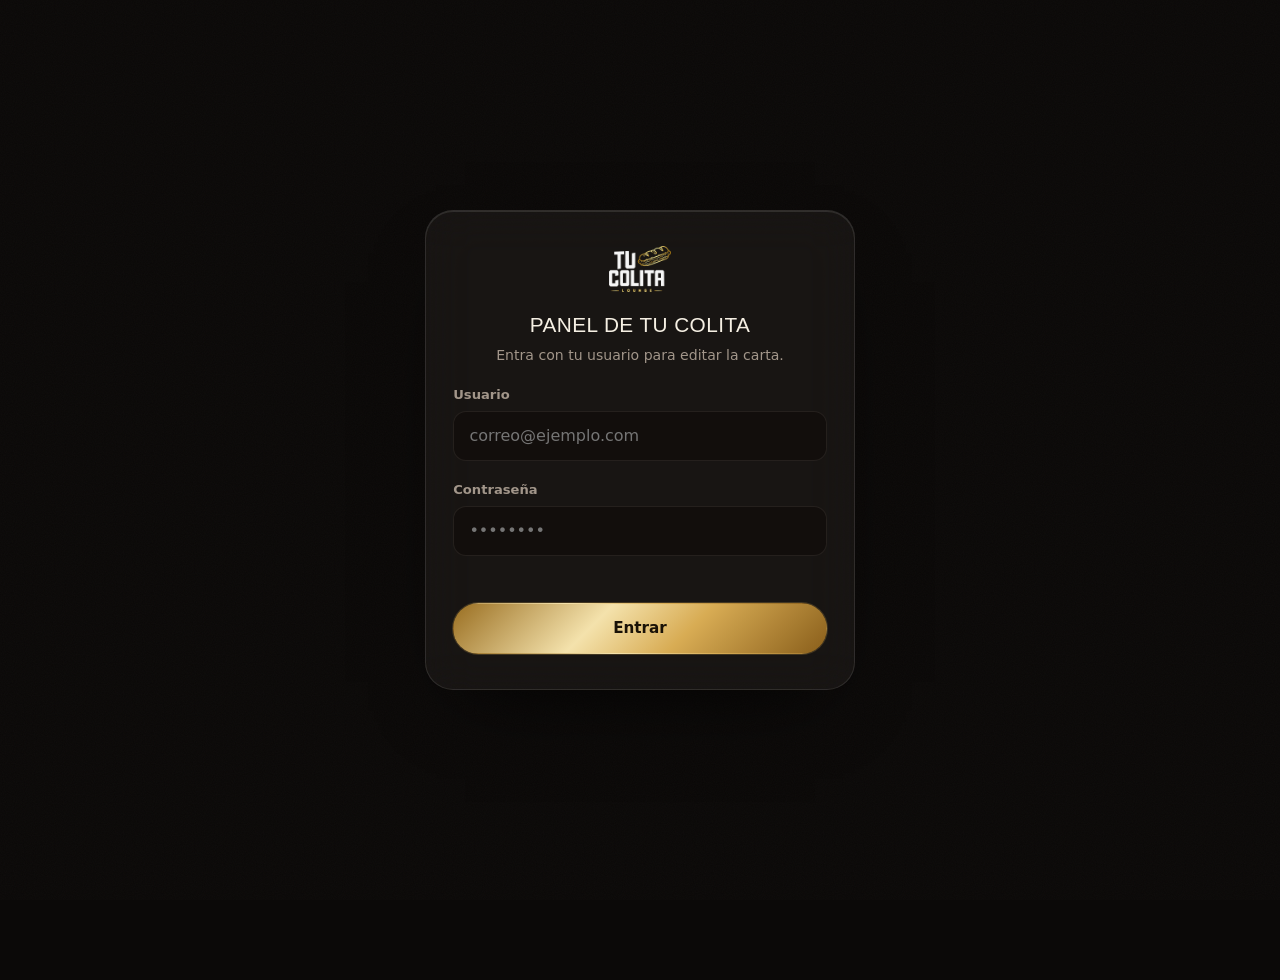
==== commit 8fdb5d1c: "Ingreso con usuario y contraseña, pie nuevo e ícono sin marco Ingreso - Usuario y contraseña en vez " ====
--- a/admin.html
+++ b/admin.html
@@ -21,6 +21,7 @@
     object-src 'none'">
 
   <link rel="icon" type="image/png" sizes="32x32" href="imagenes/favicon-32.png">
+  <link rel="icon" type="image/png" sizes="192x192" href="imagenes/favicon-192.png">
   <link rel="apple-touch-icon" href="imagenes/apple-touch-icon.png">
 
   <link rel="preconnect" href="https://fonts.googleapis.com">
@@ -35,10 +36,15 @@
     <div class="adm-entrada__caja">
       <img src="imagenes/marca-chica.webp" alt="Tu Colita Lounge" width="300" height="220">
       <h1>Panel de Tu Colita</h1>
-      <p class="adm-sub">Entra con tu clave para editar la carta.</p>
+      <p class="adm-sub">Entra con tu usuario para editar la carta.</p>
       <form id="form-clave" novalidate>
         <div class="campo">
-          <label for="campo-clave">Clave</label>
+          <label for="campo-usuario">Usuario</label>
+          <input type="email" id="campo-usuario" autocomplete="username" inputmode="email"
+                 spellcheck="false" placeholder="correo@ejemplo.com">
+        </div>
+        <div class="campo">
+          <label for="campo-clave">Contraseña</label>
           <input type="password" id="campo-clave" autocomplete="current-password" placeholder="••••••••">
         </div>
         <p class="adm-error" id="error-clave" role="alert"></p>
@@ -47,17 +53,17 @@
     </div>
   </section>
 
-  <!-- CONECTAR (solo la primera vez en cada dispositivo) -->
+  <!-- CONFIGURACIÓN INICIAL (una sola vez para todo el sitio) -->
   <section class="adm-entrada" id="pantalla-conexion" hidden>
     <div class="adm-entrada__caja">
       <img src="imagenes/marca-chica.webp" alt="Tu Colita Lounge" width="300" height="220">
-      <h1>Conectar este celular</h1>
-      <p class="adm-sub">Solo se hace una vez. Después entras únicamente con tu clave.</p>
+      <h1>Configuración inicial</h1>
+      <p class="adm-sub">Se hace una sola vez para todo el sitio. Después, en cualquier celular, se entra solo con usuario y contraseña.</p>
       <form id="form-conexion" novalidate>
         <div class="campo">
           <label for="campo-codigo">Código de conexión</label>
           <input type="password" id="campo-codigo" autocomplete="off" spellcheck="false" placeholder="Pégalo aquí">
-          <span class="ayuda">Queda guardado y cifrado en este celular. No vuelve a pedirse.</span>
+          <span class="ayuda">Queda guardado cifrado con tu contraseña. No vuelve a pedirse.</span>
         </div>
         <p class="adm-error" id="error-conexion" role="alert"></p>
         <button class="btn btn--oro" type="submit" style="width:100%;margin-top:1rem">Conectar</button>
@@ -73,7 +79,7 @@
             <li><strong>Permissions → Repository permissions → Contents</strong> → <strong>Read and write</strong>. Nada más.</li>
             <li><strong>Generate token</strong>, copia el código y pégalo arriba. Solo se ve una vez.</li>
           </ol>
-          <p style="margin-top:.8rem">Cuando venza (al año), se repite esto y listo.</p>
+          <p style="margin-top:.8rem">Cuando venza (al año), el panel lo vuelve a pedir una vez.</p>
         </div>
       </details>
     </div>
@@ -220,7 +226,7 @@
           <summary>Si algo sale mal</summary>
           <div class="plegable__cuerpo">
             <ul class="adm-lista">
-              <li><strong>"El código de conexión no sirve":</strong> se venció. Genera uno nuevo con los pasos de la pantalla de conexión.</li>
+              <li><strong>"La conexión del sitio venció":</strong> pasó el año del código de GitHub. Quien administra el sitio genera uno nuevo y lo pega una vez.</li>
               <li><strong>"Alguien publicó desde otro lado":</strong> otro celular publicó mientras editabas. Elige recargar para ver lo último.</li>
               <li><strong>Se dañó la carta:</strong> usa "Restaurar respaldo" con el último archivo que descargaste.</li>
               <li><strong>La web no cambia:</strong> espera dos minutos y abre en una pestaña nueva.</li>
@@ -228,14 +234,18 @@
           </div>
         </details>
         <details class="plegable">
-          <summary>Cambiar la clave</summary>
+          <summary>Cambiar la contraseña</summary>
           <div class="plegable__cuerpo">
-            <p>Escribe la clave nueva y el panel te da el texto que hay que reemplazar en el archivo <code>datos/negocio.json</code>, en el campo <code>adminHash</code>.</p>
+            <p>Escribe el usuario y la contraseña nueva. Se guarda y se publica sola; la próxima vez entras con los datos nuevos.</p>
             <div class="campo">
-              <label for="clave-nueva">Clave nueva</label>
+              <label for="usuario-nuevo">Usuario (correo)</label>
+              <input type="email" id="usuario-nuevo" autocomplete="off" spellcheck="false">
+            </div>
+            <div class="campo">
+              <label for="clave-nueva">Contraseña nueva</label>
               <input type="text" id="clave-nueva" autocomplete="off">
             </div>
-            <button class="btn btn--vidrio" type="button" id="boton-hash">Generar</button>
+            <button class="btn btn--vidrio" type="button" id="boton-hash">Cambiar</button>
             <p class="adm-hash" id="resultado-hash"></p>
           </div>
         </details>
--- a/estilos.css
+++ b/estilos.css
@@ -815,55 +815,94 @@
 .horarios tr.hoy td{ color:var(--oro-texto); font-weight:700 }
 
 /* ------------------------------------------------------------
-   FOOTER
+   FOOTER — todo centrado en una sola columna: marca, lema,
+   horarios en dos tarjetas de vidrio, atajos y dirección.
    ------------------------------------------------------------ */
 .footer{
-  border-top:1px solid var(--linea);
-  padding:clamp(3rem,7vw,4.5rem) 0 2rem;
-  background:var(--fondo-2);
-}
-/* Tres columnas que comparten línea de base arriba. En angosto se
-   apilan y todo queda centrado. */
-.footer__rejilla{
-  display:grid;
-  grid-template-columns:1.4fr 1fr 1fr;
-  gap:clamp(2rem,5vw,3.5rem);
-  align-items:start;
-}
-.footer__titulo{
-  font-size:.68rem;
+  border-top:1px solid var(--linea-suave);
+  padding:clamp(3rem,7vw,4.2rem) 0 1.8rem;
+}
+.footer__interior{
+  display:flex;
+  flex-direction:column;
+  align-items:center;
+  text-align:center;
+}
+.footer__marca{ height:58px; width:auto }
+.footer__lema{
+  margin-top:.9rem;
+  font-size:.72rem;
   font-weight:700;
   letter-spacing:.24em;
   text-transform:uppercase;
+  color:var(--tinta-suave);
+}
+
+.footer__horarios{
+  display:flex;
+  flex-wrap:wrap;
+  justify-content:center;
+  gap:.7rem;
+  margin-top:1.8rem;
+  width:100%;
+}
+.footer__horario{
+  flex:0 1 260px;
+  padding:1rem 1.2rem;
+  border-radius:var(--radio);
+  background:var(--vidrio);
+  backdrop-filter:var(--desenfoque-sutil);
+  -webkit-backdrop-filter:var(--desenfoque-sutil);
+  border:1px solid var(--vidrio-borde);
+  box-shadow:var(--vidrio-brillo);
+  font-size:.88rem;
+  color:var(--tinta-suave);
+}
+.footer__dias{
+  font-size:.66rem;
+  font-weight:700;
+  letter-spacing:.2em;
+  text-transform:uppercase;
+  color:var(--oro-texto);
+  margin-bottom:.35rem;
+}
+
+.footer__atajos{
+  display:flex;
+  flex-wrap:wrap;
+  justify-content:center;
+  gap:.55rem;
+  margin-top:1.6rem;
+}
+/* Los dos atajos que venden van en oro; el resto en vidrio */
+.atajo--oro{
+  background:var(--oro-degradado);
+  border-color:transparent;
+  color:#1A1207;
+  font-weight:700;
+}
+.atajo--oro:hover{ color:#1A1207; border-color:transparent }
+
+.footer__direccion{
+  margin-top:1.4rem;
+  font-style:normal;
+  font-size:.82rem;
   color:var(--tinta-tenue);
-  margin-bottom:1rem;
-}
-.footer__marca img{ height:88px; width:auto; margin-bottom:1.2rem }
-.footer address{ font-style:normal; color:var(--tinta-suave); font-size:.9rem; line-height:1.75 }
-.footer__tel{
-  display:inline-flex; align-items:center; gap:.45rem;
-  min-height:42px;
-  margin-top:.5rem;
-  font-weight:700;
-  color:var(--oro-texto);
+  line-height:1.7;
+}
+.footer__direccion a{
+  display:inline-block;
+  padding-block:.6rem;
+  color:inherit;
   text-decoration:none;
-}
-.footer__tel:hover{ color:var(--oro) }
-
-.footer__enlaces{ list-style:none; display:grid; font-size:.9rem }
-.footer__enlaces a{
-  display:inline-flex; align-items:center;
-  min-height:42px;
-  color:var(--tinta-suave);
-  text-decoration:none;
-  transition:color var(--rapida);
-}
-.footer__enlaces a:hover{ color:var(--oro-claro) }
-
-.redes{ display:flex; gap:.7rem; flex-wrap:wrap }
+  white-space:nowrap;
+}
+.footer__direccion a:hover{ color:var(--oro-claro) }
+
+.redes{ display:flex; gap:.6rem; flex-wrap:wrap; justify-content:center }
 .redes a{
   display:grid; place-items:center;
-  width:46px; height:46px;
+  width:44px; height:44px;
   border-radius:50%;
   color:var(--tinta-suave);
   background:var(--vidrio);
@@ -876,53 +915,47 @@
 .redes a:hover{ color:var(--oro-claro); border-color:var(--oro); transform:translateY(-3px) }
 
 .footer__legal{
-  margin-top:clamp(2.2rem,5vw,3rem);
-  padding-top:1.5rem;
+  width:100%;
+  margin-top:2rem;
+  padding-top:1.3rem;
   border-top:1px solid var(--linea-suave);
-  font-size:.78rem;
+  font-size:.74rem;
   color:var(--tinta-tenue);
   display:grid;
-  gap:.9rem;
-}
-.footer__legal a{
-  color:inherit;
+  justify-items:center;
+  gap:.7rem;
+}
+.aviso-licor{ max-width:62ch; line-height:1.7 }
+.footer__cierre{
+  display:flex; flex-wrap:wrap;
+  gap:.4rem 1rem;
+  align-items:center; justify-content:center;
+}
+/* Crédito del estudio: presente, pero sin pedir atención */
+.footer__credito{
   display:inline-flex; align-items:center;
   min-height:38px;
-}
-.aviso-licor{ max-width:70ch; line-height:1.7 }
-
-.footer__cierre{
-  display:flex; flex-wrap:wrap; gap:.8rem 1.4rem;
-  align-items:center; justify-content:space-between;
-}
-.footer__cierre p{ margin:0 }
-
-@media (max-width:860px){
-  .footer__rejilla{ grid-template-columns:1fr 1fr; gap:2.4rem }
-  .footer__marca{ grid-column:1 / -1 }
-}
-@media (max-width:560px){
-  .footer{ text-align:center }
-  .footer__rejilla{ grid-template-columns:1fr; justify-items:center; gap:2.6rem }
-  .footer__marca img{ margin-inline:auto }
-  .footer__enlaces{ justify-items:center }
-  .footer__legal{ justify-items:center }
-  .footer__cierre{ justify-content:center; text-align:center }
-  .aviso-licor{ text-align:center }
-}
+  color:var(--tinta-tenue);
+  text-decoration:none;
+  opacity:.8;
+  transition:color var(--rapida), opacity var(--rapida);
+}
+.footer__credito:hover{ color:var(--oro-claro); opacity:1 }
+
 /* Botón de administración: discreto, al final del todo */
 .btn-admin{
-  display:inline-flex; align-items:center; gap:.45rem;
-  font-size:.74rem; font-weight:700;
+  display:inline-flex; align-items:center; gap:.4rem;
+  font-size:.66rem; font-weight:700;
   letter-spacing:.14em; text-transform:uppercase;
   color:var(--tinta-tenue);
-  padding:.55rem .95rem;
+  padding:.45rem .85rem;
   min-height:38px;
   border-radius:99px;
   border:1px solid var(--linea-suave);
-  transition:color var(--rapida), border-color var(--rapida);
-}
-.btn-admin:hover{ color:var(--oro-claro); border-color:var(--linea) }
+  opacity:.8;
+  transition:color var(--rapida), border-color var(--rapida), opacity var(--rapida);
+}
+.btn-admin:hover{ color:var(--oro-claro); border-color:var(--linea); opacity:1 }
 
 /* ------------------------------------------------------------
    MODAL GENÉRICO (clave de administración, plato al azar)
@@ -1518,6 +1551,12 @@
   gap:1rem;
   justify-items:center;
 }
+.puerta__pie > a{
+  display:inline-flex; align-items:center;
+  min-height:42px;
+  color:var(--tinta-suave);
+  text-decoration:none;
+}
 .puerta__pie a{ color:var(--tinta-suave); text-decoration:none }
 .puerta__pie a:hover{ color:var(--oro-claro) }
 
